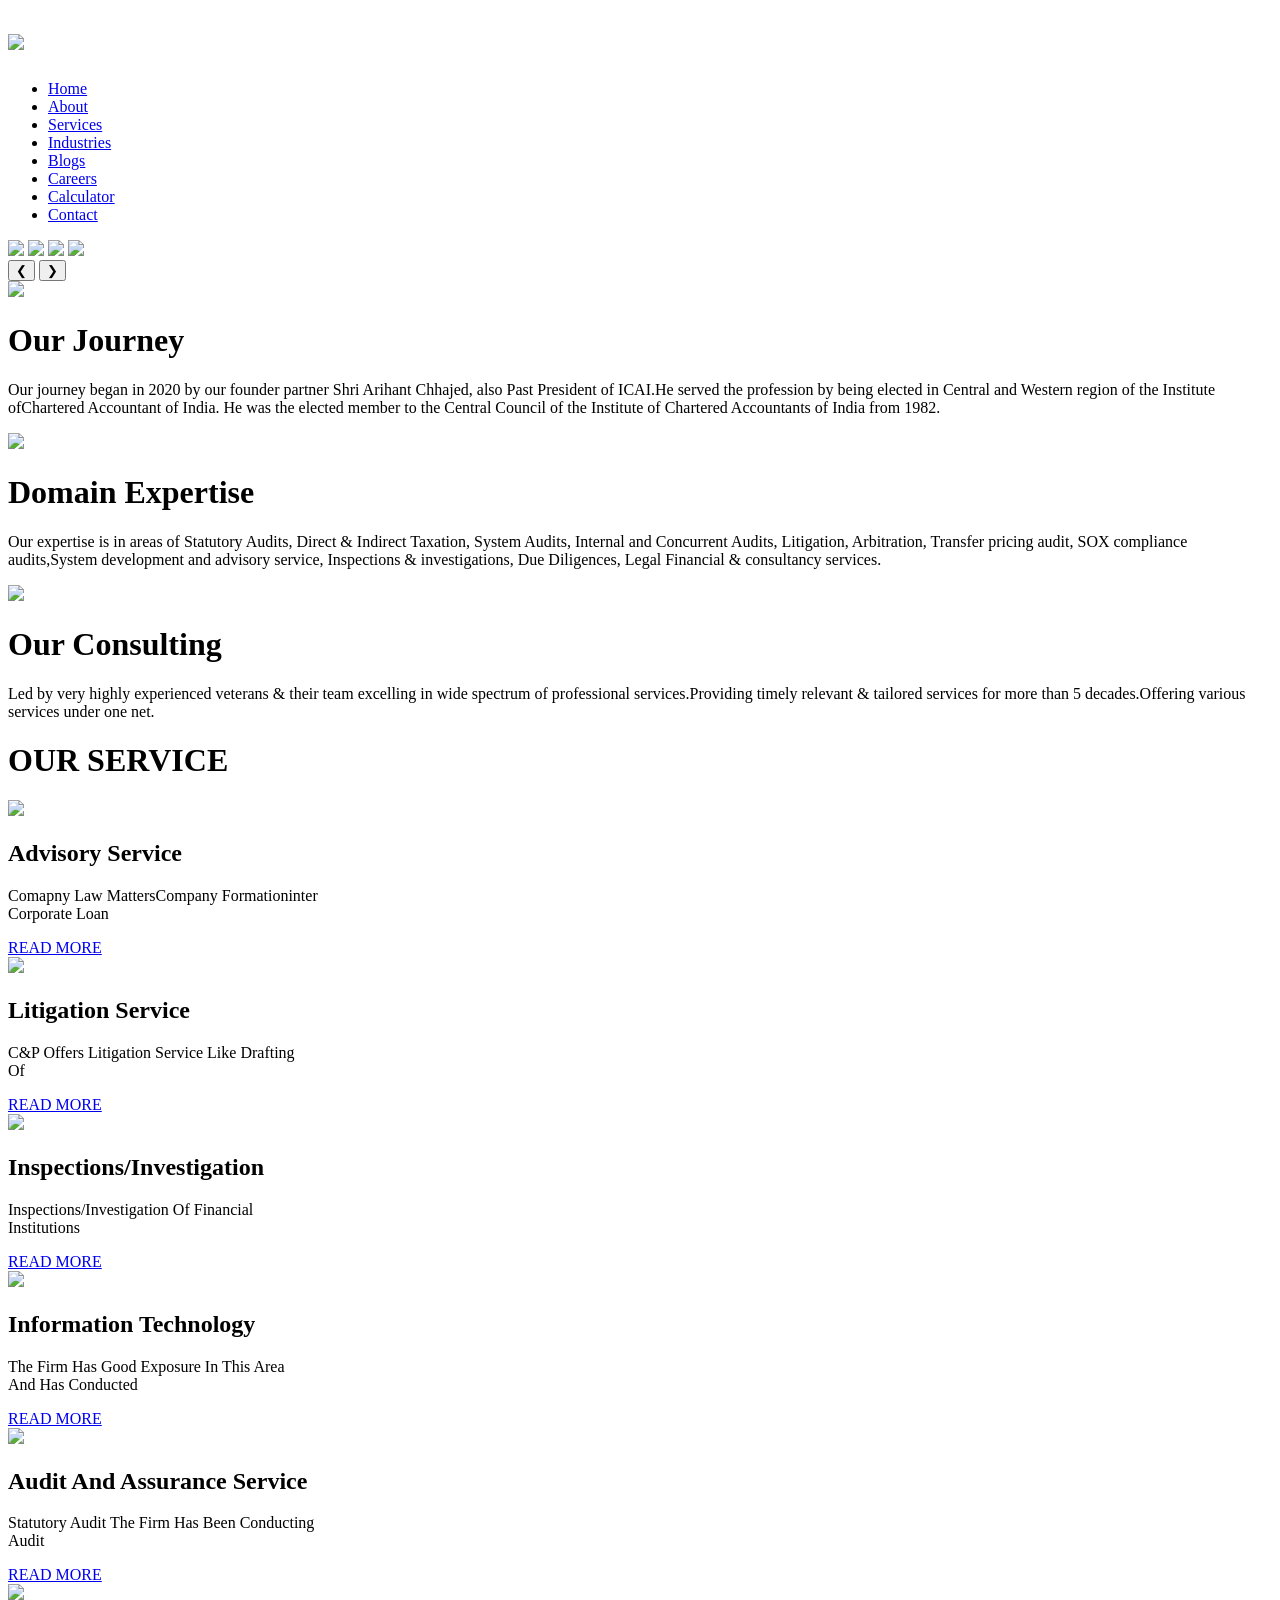
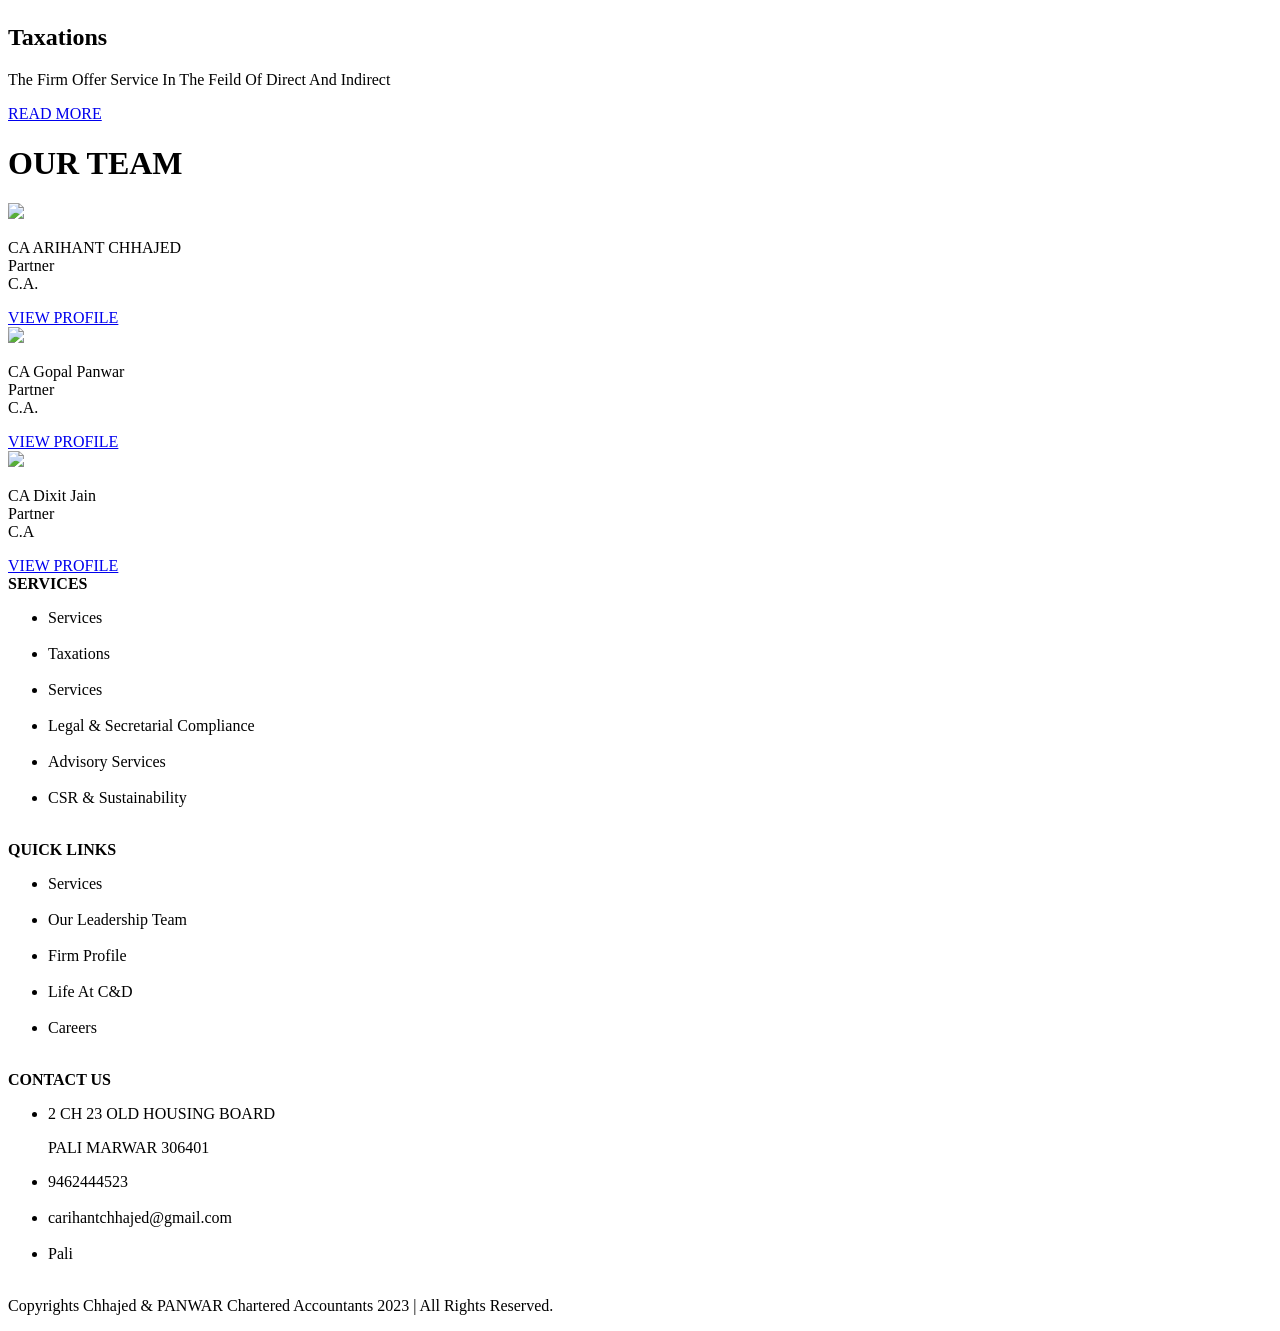
==== index.html @ 99d384ca "updated" ====
<!DOCTYPE html>
<html lang="en">

<head>
    <!-- Google Tag Manager -->
    <script>(function (w, d, s, l, i) {
            w[l] = w[l] || []; w[l].push({
                'gtm.start':
                    new Date().getTime(), event: 'gtm.js'
            }); var f = d.getElementsByTagName(s)[0],
                j = d.createElement(s), dl = l != 'dataLayer' ? '&l=' + l : ''; j.async = true; j.src =
                    'https://www.googletagmanager.com/gtm.js?id=' + i + dl; f.parentNode.insertBefore(j, f);
        })(window, document, 'script', 'dataLayer', 'GTM-W5WLTXLK');</script>
    <!-- End Google Tag Manager -->
    <meta charset="UTF-8">
    <meta http-equiv="X-UA-Compatible" content="IE=edge">
    <meta name="viewport" content="width=device-width, initial-scale=1.0">
    <link rel="stylesheet" href="index.css">
    <title>CHHAJED AND PANWAR</title>
</head>

<!-- Google tag (gtag.js) -->
<script async src="https://www.googletagmanager.com/gtag/js?id=G-MYN3XR6TM4"></script>
<script>
    window.dataLayer = window.dataLayer || [];
    function gtag() { dataLayer.push(arguments); }
    gtag('js', new Date());

    gtag('config', 'G-MYN3XR6TM4');
</script>

<body>
    <!-- Google Tag Manager (noscript) -->
    <noscript><iframe src="https://www.googletagmanager.com/ns.html?id=GTM-W5WLTXLK" height="0" width="0"
            style="display:none;visibility:hidden"></iframe></noscript>
    <!-- End Google Tag Manager (noscript) -->
    <div class="heading h-nav-resp">
        <h1 class="tag"> <img src="IMG-20210223-WA0020.jpg" id="t1"> </h1>
        <ul class="nav v-class-resp">
            <li><a href="index.html">Home</a></li>
            <li><a href="#contain">About </a></li>
            <li><a href="#our">Services</a></li>
            <li><a href="#">Industries</a></li>
            <li><a href="#">Blogs</a></li>
            <li><a href="#">Careers</a></li>
            <li><a href="#">Calculator</a></li>
            <li><a href="#footer">Contact </a> </li>
        </ul>
        <div class="burger">
            <div class="line"></div>
            <div class="line"></div>
            <div class="line"></div>
        </div>
    </div>
    <div class="mp">
        <img src="gst.webp" class="mp1">
        <img src="income.jpg" class="mp1">
        <img src="Types-of-GST-in-India-CGST-SGST-IGST.jpg" class="mp1"></img>
        <img src="What-is-AUDIT.jpg" class="mp1"></img>
    </div>
    <button class="left" onclick="plusDivs(-1)">&#10094;</button>
    <button class="right" onclick="plusDivs(1)">&#10095;</button>


    <div id="contain">
        <div class="c1">
            <img src="download.jpg">
            <h1 class="ch">Our Journey</h1>
            <p class="cp">Our journey began in 2020 by our founder partner Shri Arihant Chhajed, also Past President of
                ICAI.He served the profession by being elected in Central and Western region of the Institute
                ofChartered Accountant of India. He was the elected member to the Central Council of the Institute of
                Chartered Accountants of India from 1982.
            </p>
        </div>
        <div class="c2"> <img src="download (3).jpg">
            <h1 class="ch">Domain Expertise</h1>
            <p class="cp">Our expertise is in areas of Statutory Audits, Direct & Indirect Taxation, System
                Audits, Internal and Concurrent Audits, Litigation, Arbitration, Transfer pricing audit, SOX compliance
                audits,System development and advisory service, Inspections & investigations, Due Diligences, Legal
                Financial & consultancy services.</p>
        </div>
        <div class="c3">
            <img src="download (2).jpg">
            <h1 class="ch">Our Consulting</h1>
            <p class="cp">Led by very highly experienced veterans & their team excelling in wide spectrum of
                professional services.Providing timely relevant & tailored services for more than 5 decades.Offering
                various services under one net.</p>
        </div>
    </div>
    <div id="our">
        <h1>OUR SERVICE</h1>
    </div>
    <div class="service">
        <div class="ad">
            <img src="adversory (3).jpg">
            <h2 class="as">Advisory Service</h2>
            <p class="p">Comapny Law MattersCompany Formationinter<br> Corporate Loan</p>
            <a href="#" class="rm">READ MORE</a>
        </div>
        <div class="ad">
            <img src="litigation (1) (8).jpg">
            <h2 class="as">Litigation Service</h2>
            <p class="p">C&P Offers Litigation Service Like Drafting <br>Of </p>
            <a href="#" class="rm">READ MORE</a>
        </div>
        <div class="ad">
            <img src="inspection (1).jpg">
            <h2 class="as1">Inspections/Investigation</h2>
            <p class="p">Inspections/Investigation Of Financial <br>Institutions</p>
            <a href="#" class="rm">READ MORE</a>
        </div>
    </div>
    <div class="service">
        <div class="ad1">
            <img src="it (1).jpg">
            <h2 class="as2">Information Technology</h2>
            <p class="p">The Firm Has Good Exposure In This Area<br> And Has Conducted </p>
            <a href="#" class="rm">READ MORE</a>
        </div>
        <div class="ad">
            <img src="audit.jpg">
            <h2 class="as3">Audit And Assurance Service</h2>
            <p class="p1">Statutory Audit The Firm Has Been Conducting <br>Audit </p>
            <a href="#" class="rm">READ MORE</a>
        </div>
        <div class="ad">
            <img src="tax.jpg">
            <h2 class="as3">Taxations</h2>
            <p class="p2">The Firm Offer Service In The Feild Of Direct And Indirect </p>
            <a href="#" class="rm">READ MORE</a>
        </div>
    </div>
    <h1 class="team">OUR TEAM</h1>
    <div class="t1">
        <div class="ac">
            <img src="mudit (3).jpg" class="m1">
            <p class="cap">CA ARIHANT CHHAJED <BR>Partner<br>C.A.</p>
            <a href="#" class="cam">VIEW PROFILE</a>
        </div>
        <div class="ac">
            <img src="mudit (3).jpg" class="m1">
            <p class="cap">CA Gopal Panwar<BR>Partner<br>C.A.</p>
            <a href="#" class="cam">VIEW PROFILE</a>
        </div>
        <div class="ac">
            <img src="mudit (3).jpg" class="m1">
            <p class="cap">CA Dixit Jain<BR>Partner<br>C.A</p>
            <a href="#" class="cam">VIEW PROFILE</a>
        </div>
    </div>

    <div id="footer">
        <div class="fserv">
            <B class="lse">SERVICES </B>
            <P class="line1"></P>
            <ul>
                <li> Services</li><br>
                <li> Taxations</li><br>
                <li> Services</li><br>
                <li>Legal & Secretarial Compliance</li><br>
                <li> Advisory Services</li><br>
                <li>CSR & Sustainability</li><br>
            </ul>
        </div>
        <div class="ql">
            <B class="lse">QUICK LINKS</B>
            <P class="line1"></P>
            <ul>
                <li>Services</li><br>
                <li>Our Leadership Team</li><br>
                <li>Firm Profile</li><br>
                <li>Life At C&D</li><br>
                <li>Careers</li><br>
            </ul>
        </div>
        <div class="cus">
            <B class="lse">CONTACT US</B>
            <P class="line1"></P>
            <ul>
                <li>2 CH 23 OLD HOUSING BOARD</li>
                <p class="lj">PALI MARWAR 306401</p>
                <li>9462444523</li><br>
                <li>carihantchhajed@gmail.com</li><br>
                <li>Pali</li><br>
            </ul>
        </div>
    </div>
    <div class="copy">
        <p CLASS="eline"></p>
        <p class="cop">Copyrights Chhajed & PANWAR Chartered Accountants 2023 | All Rights Reserved.</p>
    </div>
    <script src="index.js"></script>

</body>

</html>
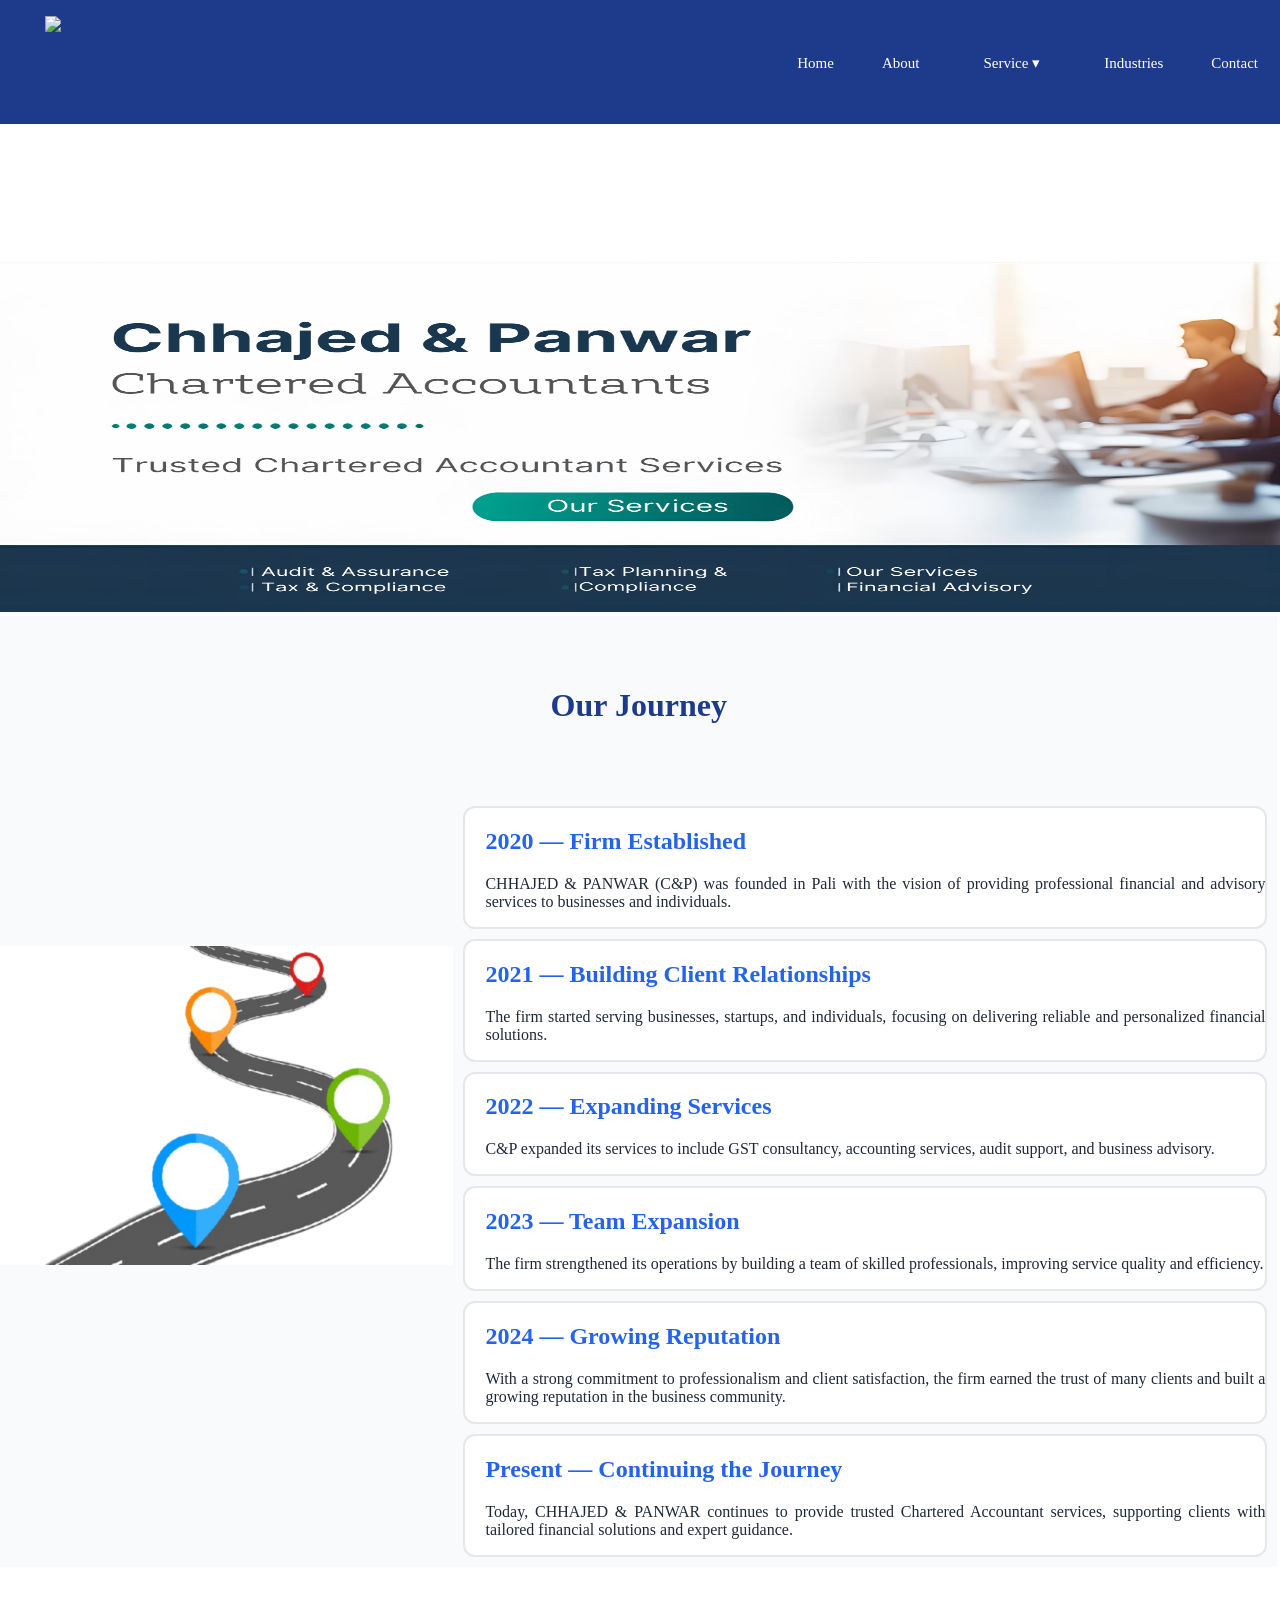
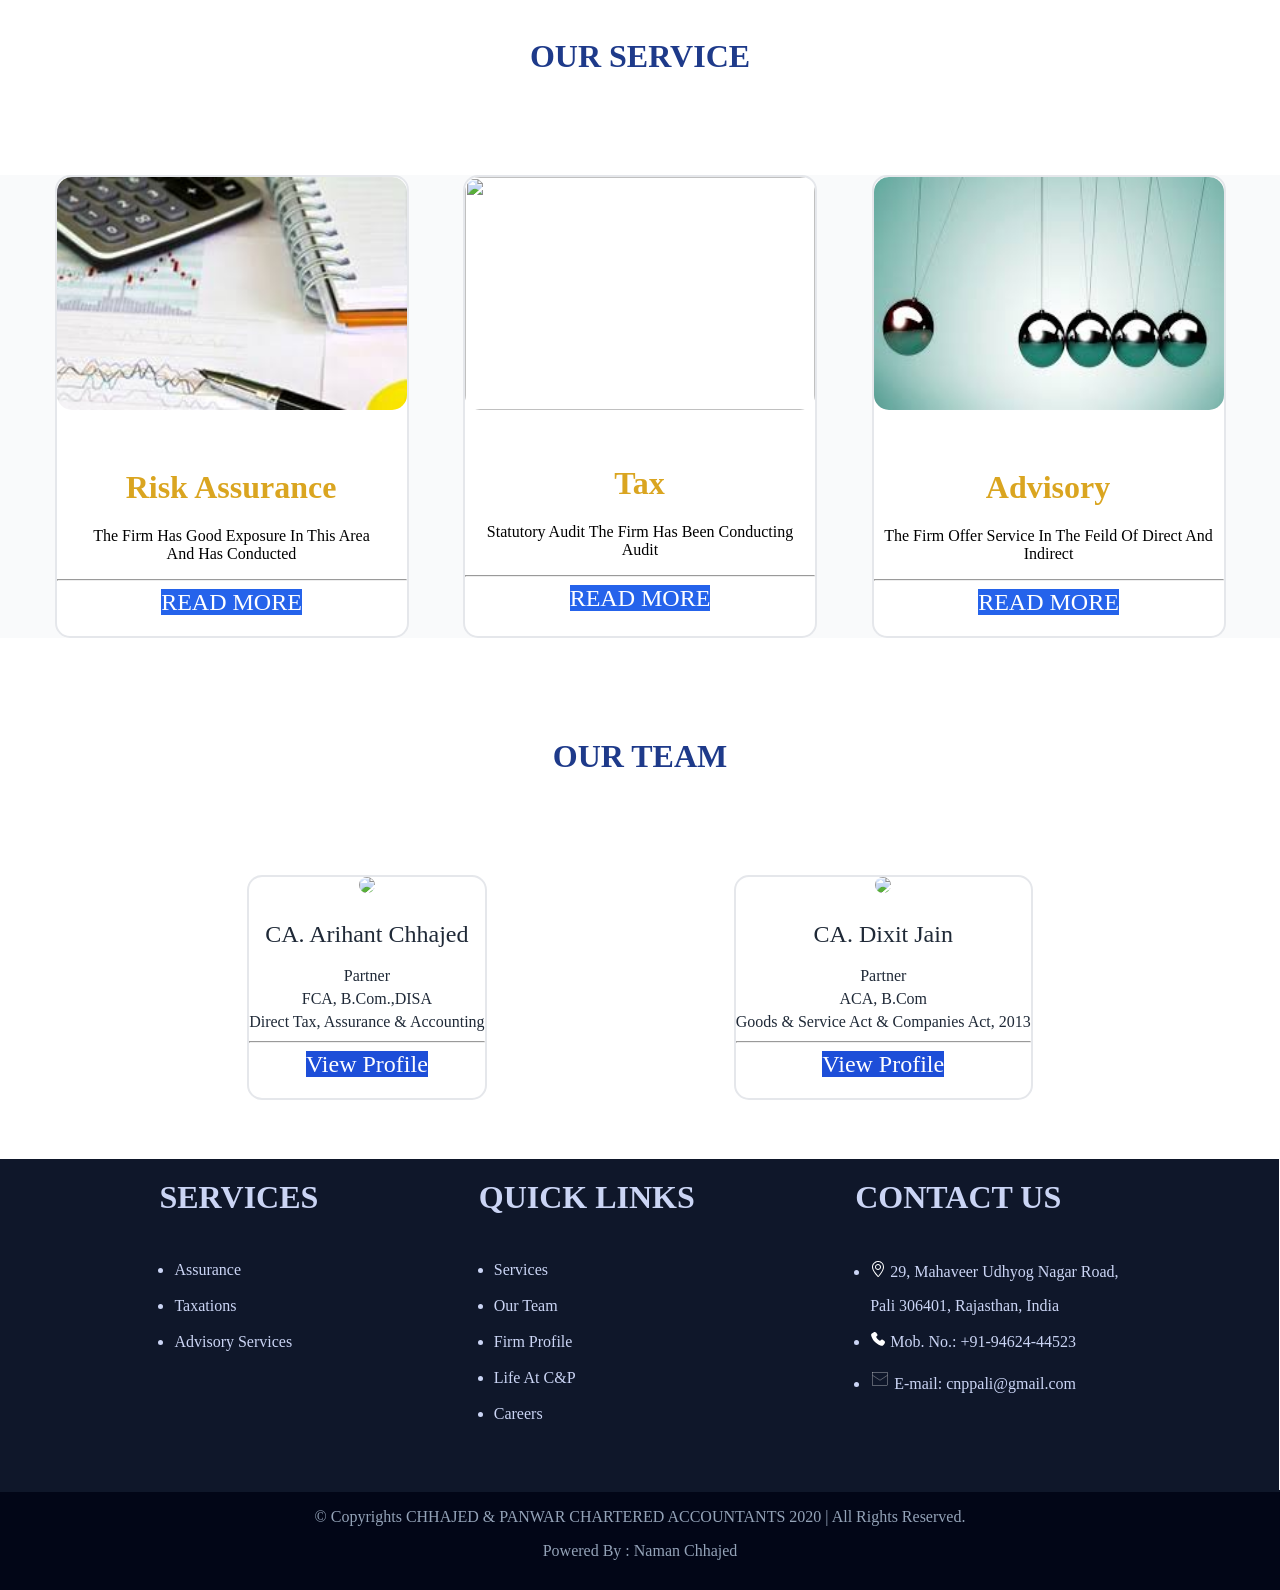
==== commit 54e52374: "Latesh updation" ====
--- a/index.html
+++ b/index.html
@@ -25,7 +25,6 @@
     window.dataLayer = window.dataLayer || [];
     function gtag() { dataLayer.push(arguments); }
     gtag('js', new Date());
-
     gtag('config', 'G-MYN3XR6TM4');
 </script>
 
@@ -34,163 +33,183 @@
     <noscript><iframe src="https://www.googletagmanager.com/ns.html?id=GTM-W5WLTXLK" height="0" width="0"
             style="display:none;visibility:hidden"></iframe></noscript>
     <!-- End Google Tag Manager (noscript) -->
+
     <div class="heading h-nav-resp">
         <h1 class="tag"> <img src="IMG-20210223-WA0020.jpg" id="t1"> </h1>
-        <ul class="nav v-class-resp">
+        <ul class="nav v-class-resp" id="nav-menu">
             <li><a href="index.html">Home</a></li>
-            <li><a href="#contain">About </a></li>
-            <li><a href="#our">Services</a></li>
-            <li><a href="#">Industries</a></li>
-            <li><a href="#">Blogs</a></li>
-            <li><a href="#">Careers</a></li>
-            <li><a href="#">Calculator</a></li>
-            <li><a href="#footer">Contact </a> </li>
+            <li><a href="about.html">About</a></li>
+            <li class="dropdown">
+                <a href="javascript:void(0)" class="dropbtn">Service ▾</a>
+                <div class="dropdown-content">
+                    <a href="assuranceService.html">Assurance</a>
+                    <a href="taxService.html">Tax</a>
+                    <a href="advisoryService.html">Advisory</a>
+                </div>
+            </li>
+            <li><a href="industries.html">Industries</a></li>
+            <li><a href="#footer">Contact</a></li>
         </ul>
-        <div class="burger">
+        <div class="burger" id="burger-btn">
             <div class="line"></div>
             <div class="line"></div>
             <div class="line"></div>
         </div>
     </div>
-    <div class="mp">
-        <img src="gst.webp" class="mp1">
-        <img src="income.jpg" class="mp1">
-        <img src="Types-of-GST-in-India-CGST-SGST-IGST.jpg" class="mp1"></img>
-        <img src="What-is-AUDIT.jpg" class="mp1"></img>
-    </div>
-    <button class="left" onclick="plusDivs(-1)">&#10094;</button>
-    <button class="right" onclick="plusDivs(1)">&#10095;</button>
-
-
-    <div id="contain">
-        <div class="c1">
-            <img src="download.jpg">
-            <h1 class="ch">Our Journey</h1>
-            <p class="cp">Our journey began in 2020 by our founder partner Shri Arihant Chhajed, also Past President of
-                ICAI.He served the profession by being elected in Central and Western region of the Institute
-                ofChartered Accountant of India. He was the elected member to the Central Council of the Institute of
-                Chartered Accountants of India from 1982.
-            </p>
-        </div>
-        <div class="c2"> <img src="download (3).jpg">
-            <h1 class="ch">Domain Expertise</h1>
-            <p class="cp">Our expertise is in areas of Statutory Audits, Direct & Indirect Taxation, System
-                Audits, Internal and Concurrent Audits, Litigation, Arbitration, Transfer pricing audit, SOX compliance
-                audits,System development and advisory service, Inspections & investigations, Due Diligences, Legal
-                Financial & consultancy services.</p>
-        </div>
-        <div class="c3">
-            <img src="download (2).jpg">
-            <h1 class="ch">Our Consulting</h1>
-            <p class="cp">Led by very highly experienced veterans & their team excelling in wide spectrum of
-                professional services.Providing timely relevant & tailored services for more than 5 decades.Offering
-                various services under one net.</p>
-        </div>
-    </div>
+
+    <!-- FIX 1: Added id="hero-banner" so JS can push it below the navbar dynamically -->
+    <div class="mp" id="hero-banner">
+        <img src="Crisp Corporate Banner for Chhajed & Panwar.png" class="mp1" width="100%">
+    </div>
+
+    <div id="journey">
+        <h1 class="ch">Our Journey</h1>
+        <div id="journey-tabular">
+            <div>
+                <img src="Untitled design.png" alt="Journey" width="100%">
+            </div>
+            <div id="c1">
+                <div class="card">
+                    <h2>2020 — Firm Established</h2>
+                    <p class="cpa">
+                        CHHAJED & PANWAR (C&P) was founded in Pali with the vision of providing professional financial and
+                        advisory services to businesses and individuals.
+                    </p>
+                </div>
+                <div class="card">
+                    <h2>2021 — Building Client Relationships</h2>
+                    <p class="cpa">
+                        The firm started serving businesses, startups, and individuals, focusing on delivering reliable and
+                        personalized financial solutions.
+                    </p>
+                </div>
+                <div class="card">
+                    <h2>2022 — Expanding Services</h2>
+                    <p class="cpa">
+                        C&P expanded its services to include GST consultancy, accounting services, audit support, and
+                        business advisory.
+                    </p>
+                </div>
+                <div class="card">
+                    <h2>2023 — Team Expansion</h2>
+                    <p class="cpa">
+                        The firm strengthened its operations by building a team of skilled professionals, improving service
+                        quality and efficiency.
+                    </p>
+                </div>
+                <div class="card">
+                    <h2>2024 — Growing Reputation</h2>
+                    <p class="cpa">
+                        With a strong commitment to professionalism and client satisfaction, the firm earned the trust of
+                        many clients and built a growing reputation in the business community.
+                    </p>
+                </div>
+                <div class="card">
+                    <h2>Present — Continuing the Journey</h2>
+                    <p class="cpa">
+                        Today, CHHAJED & PANWAR continues to provide trusted Chartered Accountant services, supporting
+                        clients with tailored financial solutions and expert guidance.
+                    </p>
+                </div>
+            </div>
+        </div>
+    </div>
+
     <div id="our">
         <h1>OUR SERVICE</h1>
     </div>
     <div class="service">
         <div class="ad">
-            <img src="adversory (3).jpg">
-            <h2 class="as">Advisory Service</h2>
-            <p class="p">Comapny Law MattersCompany Formationinter<br> Corporate Loan</p>
-            <a href="#" class="rm">READ MORE</a>
+            <img src="Risk.jpeg">
+            <h1 class="as3">Risk Assurance</h1>
+            <p class="p">The Firm Has Good Exposure In This Area<br> And Has Conducted</p><hr>
+            <a href="assuranceService.html" class="rm">READ MORE</a>
         </div>
         <div class="ad">
-            <img src="litigation (1) (8).jpg">
-            <h2 class="as">Litigation Service</h2>
-            <p class="p">C&P Offers Litigation Service Like Drafting <br>Of </p>
-            <a href="#" class="rm">READ MORE</a>
+            <img src="tax.jpg" height="232.4px">
+            <h1 class="as3">Tax</h1>
+            <p class="p">Statutory Audit The Firm Has Been Conducting <br>Audit</p><hr>
+            <a href="taxService.html" class="rm">READ MORE</a>
         </div>
         <div class="ad">
-            <img src="inspection (1).jpg">
-            <h2 class="as1">Inspections/Investigation</h2>
-            <p class="p">Inspections/Investigation Of Financial <br>Institutions</p>
-            <a href="#" class="rm">READ MORE</a>
-        </div>
-    </div>
-    <div class="service">
-        <div class="ad1">
-            <img src="it (1).jpg">
-            <h2 class="as2">Information Technology</h2>
-            <p class="p">The Firm Has Good Exposure In This Area<br> And Has Conducted </p>
-            <a href="#" class="rm">READ MORE</a>
-        </div>
-        <div class="ad">
-            <img src="audit.jpg">
-            <h2 class="as3">Audit And Assurance Service</h2>
-            <p class="p1">Statutory Audit The Firm Has Been Conducting <br>Audit </p>
-            <a href="#" class="rm">READ MORE</a>
-        </div>
-        <div class="ad">
-            <img src="tax.jpg">
-            <h2 class="as3">Taxations</h2>
-            <p class="p2">The Firm Offer Service In The Feild Of Direct And Indirect </p>
-            <a href="#" class="rm">READ MORE</a>
-        </div>
-    </div>
+            <img src="adversory.jpeg" height="232.4px">
+            <h1 class="as3">Advisory</h1>
+            <p class="p">The Firm Offer Service In The Feild Of Direct And Indirect</p><hr>
+            <a href="advisoryService.html" class="rm">READ MORE</a>
+        </div>
+    </div>
+
     <h1 class="team">OUR TEAM</h1>
     <div class="t1">
         <div class="ac">
             <img src="mudit (3).jpg" class="m1">
-            <p class="cap">CA ARIHANT CHHAJED <BR>Partner<br>C.A.</p>
-            <a href="#" class="cam">VIEW PROFILE</a>
+            <p class="cap">CA. Arihant Chhajed</p>
+            <p class="cap-d">Partner</p>
+            <p class="cap-d">FCA, B.Com.,DISA</p>
+            <p class="cap-d">Direct Tax, Assurance & Accounting</p>
+            <hr>
+            <a href="arihant.html" class="cam">View Profile</a>
         </div>
         <div class="ac">
             <img src="mudit (3).jpg" class="m1">
-            <p class="cap">CA Gopal Panwar<BR>Partner<br>C.A.</p>
-            <a href="#" class="cam">VIEW PROFILE</a>
-        </div>
-        <div class="ac">
-            <img src="mudit (3).jpg" class="m1">
-            <p class="cap">CA Dixit Jain<BR>Partner<br>C.A</p>
-            <a href="#" class="cam">VIEW PROFILE</a>
+            <p class="cap">CA. Dixit Jain</p>
+            <p class="cap-d">Partner</p>
+            <p class="cap-d">ACA, B.Com</p>
+            <p class="cap-d">Goods & Service Act & Companies Act, 2013</p>
+            <hr>
+            <a href="shubham.html" class="cam">View Profile</a>
         </div>
     </div>
 
     <div id="footer">
         <div class="fserv">
-            <B class="lse">SERVICES </B>
-            <P class="line1"></P>
+            <b class="lse">SERVICES</b>
+            <p class="line1"></p>
             <ul>
-                <li> Services</li><br>
-                <li> Taxations</li><br>
-                <li> Services</li><br>
-                <li>Legal & Secretarial Compliance</li><br>
-                <li> Advisory Services</li><br>
-                <li>CSR & Sustainability</li><br>
+                <li>Assurance</li><br>
+                <li>Taxations</li><br>
+                <li>Advisory Services</li><br>
             </ul>
         </div>
         <div class="ql">
-            <B class="lse">QUICK LINKS</B>
-            <P class="line1"></P>
+            <b class="lse">QUICK LINKS</b>
+            <p class="line1"></p>
             <ul>
                 <li>Services</li><br>
-                <li>Our Leadership Team</li><br>
+                <li>Our Team</li><br>
                 <li>Firm Profile</li><br>
-                <li>Life At C&D</li><br>
+                <li>Life At C&P</li><br>
                 <li>Careers</li><br>
             </ul>
         </div>
         <div class="cus">
-            <B class="lse">CONTACT US</B>
-            <P class="line1"></P>
+            <b class="lse">CONTACT US</b>
+            <p class="line1"></p>
             <ul>
-                <li>2 CH 23 OLD HOUSING BOARD</li>
-                <p class="lj">PALI MARWAR 306401</p>
-                <li>9462444523</li><br>
-                <li>carihantchhajed@gmail.com</li><br>
-                <li>Pali</li><br>
+                <li>
+                    <svg fill="#ffffff" width="16px" height="16px" viewBox="0 0 1024 1024" xmlns="http://www.w3.org/2000/svg"><path d="M515.664-.368C305.76-.368 128 178.4 128 390.176c0 221.76 206.032 448.544 344.624 607.936.528.64 22.929 25.52 50.528 25.52h2.449c27.6 0 49.84-24.88 50.399-25.52 130.064-149.52 320-396.048 320-607.936C896 178.4 757.344-.368 515.664-.368zm12.832 955.552c-1.12 1.12-2.753 2.369-4.193 3.409-1.472-1.008-3.072-2.288-4.255-3.408l-16.737-19.248C371.92 785.2 192 578.785 192 390.176c0-177.008 148.224-326.56 323.664-326.56 218.528 0 316.336 164 316.336 326.56 0 143.184-102.128 333.296-303.504 565.008zm-15.377-761.776c-106.032 0-192 85.968-192 192s85.968 192 192 192 192-85.968 192-192-85.968-192-192-192zm0 320c-70.576 0-129.473-58.816-129.473-129.408 0-70.576 57.424-128 128-128 70.624 0 128 57.424 128 128 .032 70.592-55.903 129.408-126.527 129.408z"></path></svg>
+                    29, Mahaveer Udhyog Nagar Road,
+                </li>
+                <p class="lj">Pali 306401, Rajasthan, India</p>
+                <li>
+                    <svg fill="#ffffff" width="16px" height="16px" viewBox="0 0 24 24" xmlns="http://www.w3.org/2000/svg"><path fill-rule="evenodd" clip-rule="evenodd" d="M17.3545 22.2323C15.3344 21.7262 11.1989 20.2993 7.44976 16.5502C3.70065 12.8011 2.2738 8.66559 1.76767 6.6455C1.47681 5.48459 2.00058 4.36434 2.88869 3.72997L5.21694 2.06693C6.57922 1.09388 8.47432 1.42407 9.42724 2.80051L10.893 4.91776C11.5152 5.8165 11.3006 7.0483 10.4111 7.68365L9.24234 8.51849C9.41923 9.1951 9.96939 10.5846 11.6924 12.3076C13.4154 14.0306 14.8049 14.5807 15.4815 14.7576L16.3163 13.5888C16.9517 12.6994 18.1835 12.4847 19.0822 13.1069L21.1995 14.5727C22.5759 15.5257 22.9061 17.4207 21.933 18.783L20.27 21.1113C19.6356 21.9994 18.5154 22.5232 17.3545 22.2323Z" fill="#ffffff"></path></svg>
+                    Mob. No.: +91-94624-44523
+                </li><br>
+                <li>
+                    <svg width="20px" height="20px" viewBox="0 0 64 64" xmlns="http://www.w3.org/2000/svg" fill="none" stroke="#ffffff"><rect x="8" y="12" width="48" height="40"></rect><polyline points="56 20 32 36 8 20"></polyline></svg>
+                    E-mail: cnppali@gmail.com
+                </li><br>
             </ul>
         </div>
     </div>
+
     <div class="copy">
-        <p CLASS="eline"></p>
-        <p class="cop">Copyrights Chhajed & PANWAR Chartered Accountants 2023 | All Rights Reserved.</p>
-    </div>
+        <p class="eline"></p>
+        <p class="cop">&copy; Copyrights CHHAJED & PANWAR CHARTERED ACCOUNTANTS 2020 | All Rights Reserved.</p>
+        <p class="cop">Powered By : Naman Chhajed</p>
+    </div>
+
     <script src="index.js"></script>
-
 </body>
 
 </html>
--- a/index.css
+++ b/index.css
@@ -0,0 +1,901 @@
+body {
+    margin: 0;
+    padding: 0;
+    width: 100%;
+}
+
+.tag {
+    /* margin: 35px; */
+    margin-left: 45px;
+    /* padding: 57px; */
+}
+
+.heading {
+    position: fixed;
+    z-index: 1;
+
+    width: 100%;
+
+    margin-top: -160px;
+    padding: 0px;
+    justify-content: space-between;
+    display: flex;
+    background-color: #1E3A8A;
+    text-decoration: none;
+
+    /* border: 2PX SOLID black; */
+}
+
+.heading ul li {
+    position: relative;
+    display: inline-block;
+    margin: 0px;
+    font-size: 15px;
+    padding: 22px;
+    margin-top: 20px;
+
+    /* user-select: none; */
+
+}
+
+.heading ul li::after {
+    width: 0;
+    transition: 0.5s;
+    height: 3px;
+    content: " ";
+    position: absolute;
+    left: 0;
+    bottom: -10px;
+}
+
+.heading ul li a {
+    color: #FFFFFF;
+    text-decoration: none;
+
+}
+
+.heading li:hover::after {
+    background-color: brown;
+    width: 100%;
+}
+
+.navbar li a, .dropbtn {
+        display: inline-block;
+        color: black;
+        text-align: center;
+        padding: 14px 16px;
+        text-decoration: none; /* Removes underlines from links */
+    }
+
+    heading li a:hover, .dropdown:hover .dropbtn {
+        background-color: red; /* Hover effect for links and button */
+    }
+
+    /* Dropdown specific styling */
+    li.dropdown {
+        display: inline-block;
+    }
+
+    .dropdown-content {
+        display: none; /* Hides the dropdown content by default */
+        position: absolute; /* Positions dropdown relative to the parent dropdown item */
+        background-color: black;
+        min-width: 160px;
+        box-shadow: 0px 8px 16px 0px rgba(0,0,0,0.2);
+        z-index: 1; /* Ensures dropdown appears above other elements */
+    }
+
+    .dropdown-content a {
+        color: white;
+        padding: 12px 16px;
+        text-decoration: none;
+        display: block; /* Makes links take the full width of the dropdown container */
+        text-align: left;
+    }
+
+    .dropdown-content a:hover {
+        background-color: #f1f1f1; /* Hover effect for dropdown links */
+        color: black;
+    }
+
+    /* Shows the dropdown menu on hover */
+    .dropdown:hover .dropdown-content {
+        display: block;
+    }
+.mp1 {
+    /* border: 2px solid black; */
+    height: 350px;
+    background-color: black;
+    margin-top: 120px;
+    width: 100%;
+}
+
+#journey {
+    /* border: 2px solid black; */
+    color: blue;
+    width: 99.8%;
+    padding-top: 50px;
+    background-color: #F8FAFC;
+
+}
+
+#journey img {
+    padding-top: 150px;
+    padding-bottom: 150px;
+}
+
+#journey-tabular {
+    display: flex;
+    justify-content: space-evenly;
+    padding-top: 50px;
+
+}
+
+.ch {
+    color: #1E3A8A;
+    text-align: center;
+}
+
+.cpa {
+    /* font-size: x-large; */
+    margin-left: 20px;
+    text-align: justify;
+    color: #1F2937;
+}
+
+.card {
+    border: 2px solid #E5E7EB;
+    width: 800px;
+    border-radius: 12px;
+    background-color: #FFFFFF;
+    color: #1F2937;
+    margin: 10px;
+}
+
+#c1 h2 {
+    padding-left: 20px;
+    color: #2563EB;
+}
+
+.service {
+    width: 100%;
+    margin-top: 100px;
+    justify-content: space-evenly;
+    display: flex;
+    background-color: #F9FAFB;
+    /* border: 2px solid black; */
+}
+
+.service img {
+    margin-bottom: 180px;
+    width: 350px;
+    position: relative;
+    display: inline-block;
+    border-radius: 15px;
+}
+
+.ad {
+    border: 2px solid #E5E7EB;
+    border-radius: 15px;
+    background-color: #FFFFFF;
+
+    color: #1F2937;
+    padding-bottom: 20px;
+    height: auto;
+    text-align: center;
+}
+
+
+.as3 {
+    width: 349px;
+
+    color: goldenrod;
+    margin-top: -125px;
+}
+
+.rm {
+
+    font-size: x-large;
+    color: #FFFFFF;
+    background-color: #2563EB;
+    text-decoration: none;
+}
+
+.rm:hover {
+    background-color: #1D4ED8;
+}
+
+.p {
+    width: 350px;
+    color: black;
+}
+
+#our {
+
+    width: 100%;
+    padding-top: 50px;
+    text-align: center;
+    color: #1E3A8A;
+}
+
+.team {
+    padding-top: 50px;
+    width: 100%;
+    margin-top: 50px;
+    color: #1E3A8A;
+    text-align: center;
+}
+
+.t1 {
+    width: 100%;
+    margin-top: 100px;
+    justify-content: space-evenly;
+    display: flex;
+    align-items: center;
+    margin-bottom: 60px;
+    background-color: #FFFFFF;
+    /* border: 2px solid black; */
+}
+
+.t1 img {
+    margin-bottom: 180px;
+    position: relative;
+    display: inline-block;
+    margin: 0 35px;
+}
+
+.ac {
+    border: 2px solid #E5E7EB;
+    border-radius: 15px;
+    background-color: #FFFFFF;
+    color: #1F2937;
+    height: auto;
+    text-align: center;
+    padding-bottom: 20px;
+
+}
+
+
+.m1 {
+    border-radius: 250px;
+}
+
+.cap {
+    text-align: center;
+    font-size: x-large;
+    color: #1F2937;
+}
+
+.cap-d {
+    line-height: 7px;
+
+}
+
+.cam {
+    /* margin-left: 80px; */
+    font-size: x-large;
+    color: #0f294a;
+    text-decoration: none;
+    background-color: #2563EB;
+    color: #FFFFFF;
+}
+
+.cam {
+    background-color: #1D4ED8;
+}
+
+#aboutus{
+    /* border:2px solid #E5E7EB; */
+    border-radius: 10px;
+    margin:40px;
+    padding: 20px;
+    background-color: #FFFFFF;
+    
+}
+#aboutus h1{
+    text-align: center;
+    color: #1E3A8A;
+}
+#aboutus h2{
+    color: #1E3A8A;
+}
+#synopsis{
+    border: 2px solid #E5E7EB;
+    border-radius: 15px;
+    padding: 20px;    
+    background-color: #F8FAFC;
+}
+#ourValues{
+    border: 2px solid #E5E7EB;
+    border-radius: 15px;
+    padding: 20px;
+    margin-top: 30px;
+}
+#values{
+    display:flex;
+    justify-content: space-evenly;
+}
+#partnership{
+    border: 2px solid #E5E7EB;
+    border-radius: 15px;
+    padding: 20px;
+    width: 50%;
+    margin: 20px;
+    background-color: #F8FAFC;
+}
+#integrity{
+    border: 2px solid #E5E7EB;
+    border-radius: 15px;
+    padding: 20px;
+    width:50%;
+    margin: 20px;
+    background-color: #F8FAFC;
+}
+#passion{
+    border: 2px solid #E5E7EB;
+    border-radius: 15px;
+    padding: 20px;
+    width:50%;
+    margin: 20px;
+    background-color: #F8FAFC;
+}
+#excellence{
+    border: 2px solid #E5E7EB;
+    border-radius: 15px;
+    padding: 20px;
+    width:50%;
+    margin: 20px;
+    background-color: #F8FAFC;
+}
+
+#assurance{
+    border:2px solid #E5E7EB;
+    background-color:#F8FAFC;
+    border-radius:15px;
+    margin:40px 20px;
+    padding: 20px;
+}
+#assurance h1{
+    text-align:center;
+}
+
+#partner{
+    border: 2px solid #E5E7EB;
+    border-radius: 15px;
+    padding: 20px;
+    margin: 50px;
+}
+#m1{
+    display: flex;
+}
+.detail{
+    /* border:2px solid #E5E7EB; */
+    border-radius:15px;
+    margin-left:40px;
+    padding-left: 30px;
+    padding-top:100px;
+    width:1200px;
+    
+}
+#footer {
+    height: 300px;
+    width: 100%;
+    margin: -1px;
+    padding: 20px 0;
+    justify-content: space-evenly;
+    display: flex;
+    background-color: #0F172A;
+    color: #CBD5F5;
+    /* border: 2px solid black; */
+
+}
+
+
+#footer li {
+    color: #CBD5F5;
+
+}
+
+.lse {
+    font-size: xx-large;
+    margin-top: 250px;
+    margin-left: 25px;
+}
+
+.line1 {
+    border: 2px solid #0F172A;
+    margin-top: 25px;
+    margin-left: 30px;
+
+}
+
+.cus {
+    margin-right: 25px;
+}
+
+.lj {
+    color: #CBD5F5;
+}
+
+.eline {
+    border: 1px solid #0F172A;
+    /* width: 100%; */
+}
+
+.copy {
+    margin-top: -25px;
+    height: 100px;
+    background-color: #020617;
+    width: 100%;
+}
+
+.cop {
+    color: #94A3B8;
+    /* margin-left: 120px; */
+    text-align: center;
+}
+
+.burger {
+    display: none;
+    position: absolute;
+    cursor: pointer;
+    right: 1%;
+    top: 45px;
+}
+
+.line {
+    width: 33px;
+    /* background-color: black; */
+    border-color: black;
+
+    height: 4px;
+    margin: 5px 3px;
+}
+
+
+/* ============================================================
+   BURGER ACTIVE STATE — animated X icon
+   ============================================================ */
+.burger .line {
+    background-color: #FFFFFF;
+    border-radius: 3px;
+    transition: transform 0.3s ease, opacity 0.3s ease;
+}
+
+.burger.active .line:nth-child(1) {
+    transform: translateY(9px) rotate(45deg);
+}
+
+.burger.active .line:nth-child(2) {
+    opacity: 0;
+}
+
+.burger.active .line:nth-child(3) {
+    transform: translateY(-9px) rotate(-45deg);
+}
+
+
+/* ============================================================
+   MEDIA QUERIES — RESPONSIVE DESIGN
+   ============================================================ */
+
+/* ---------- Large Tablets & Small Laptops (max-width: 1024px) ---------- */
+@media (max-width: 1024px) {
+
+    .card {
+        width: 90%;
+    }
+
+    .service {
+        flex-wrap: wrap;
+        margin-top: 60px;
+    }
+
+    .service img {
+        width: 280px;
+        margin-bottom: 120px;
+    }
+
+    .as3 {
+        width: 279px;
+    }
+
+    .p {
+        width: 280px;
+    }
+
+    .t1 {
+        flex-wrap: wrap;
+        margin-top: 60px;
+    }
+
+    .detail {
+        width: 90%;
+        padding-top: 60px;
+        margin-left: 20px;
+        padding-left: 15px;
+    }
+
+    #journey-tabular {
+        flex-wrap: wrap;
+    }
+
+    #values {
+        flex-wrap: wrap;
+    }
+
+    #partnership,
+    #integrity,
+    #passion,
+    #excellence {
+        width: 80%;
+        margin: 15px auto;
+    }
+
+    #partner {
+        margin: 30px;
+    }
+
+    #m1 {
+        flex-direction: column;
+    }
+
+    #footer {
+        flex-wrap: wrap;
+        height: auto;
+        padding: 30px 10px;
+    }
+
+    .lse {
+        margin-top: 30px;
+        font-size: x-large;
+    }
+}
+
+
+/* ---------- Tablets (max-width: 768px) ---------- */
+@media (max-width: 768px) {
+
+    /* Navbar — show burger, hide links */
+    .heading {
+        flex-direction: row;
+        flex-wrap: wrap;
+        margin-top: 0;
+        position: fixed;
+        top: 0;
+        left: 0;
+    }
+
+    /* Hero image — JS sets margin-top dynamically,
+       but this is a safe fallback */
+    .mp1 {
+        margin-top: 0 !important;
+        height: auto;
+    }
+
+    .heading ul {
+        display: none;
+        flex-direction: column;
+        padding: 0;
+        margin: 0;
+        width: 100%;
+        background-color: #1E3A8A;
+        list-style: none;
+    }
+
+    /* JS adds .open to show the menu */
+    .heading ul.open {
+        display: flex;
+    }
+
+    .heading ul li {
+        display: block;
+        padding: 15px 20px;
+        margin-top: 0;
+        border-bottom: 1px solid rgba(255, 255, 255, 0.1);
+    }
+
+    .burger {
+        display: block;
+        position: relative;
+        top: auto;
+        right: auto;
+        margin: auto 15px auto auto;
+        align-self: center;
+    }
+
+    /* Dropdown on mobile — static positioning */
+    .dropdown-content {
+        position: static;
+        box-shadow: none;
+        min-width: 100%;
+        background-color: #162d6e;
+    }
+
+    li.dropdown {
+        display: block;
+    }
+
+    /* Journey section */
+    #journey {
+        width: 100%;
+        padding-top: 30px;
+    }
+
+    #journey img {
+        width: 100%;
+        padding-top: 40px;
+        padding-bottom: 40px;
+    }
+
+    #journey-tabular {
+        flex-direction: column;
+        align-items: center;
+        padding-top: 20px;
+    }
+
+    /* Cards */
+    .card {
+        width: 95%;
+        margin: 10px auto;
+    }
+
+    /* Services */
+    .service {
+        flex-direction: column;
+        align-items: center;
+        margin-top: 40px;
+    }
+
+    .service img {
+        width: 90%;
+        margin-bottom: 0;
+    }
+
+    .ad {
+        width: 90%;
+        margin: 0 auto 30px;
+    }
+
+    .as3 {
+        width: 90%;
+        margin-top: 0;
+    }
+
+    .p {
+        width: 90%;
+    }
+
+    /* Team */
+    .t1 {
+        flex-direction: column;
+        align-items: center;
+        margin-top: 40px;
+        margin-bottom: 30px;
+    }
+
+    .t1 img {
+        margin: 20px auto;
+    }
+
+    .ac {
+        width: 80%;
+        margin: 10px auto;
+    }
+
+    /* About us */
+    #aboutus {
+        margin: 20px;
+        padding: 15px;
+    }
+
+    #values {
+        flex-direction: column;
+        align-items: center;
+    }
+
+    #partnership,
+    #integrity,
+    #passion,
+    #excellence {
+        width: 90%;
+        margin: 10px auto;
+    }
+
+    #assurance {
+        margin: 20px 10px;
+    }
+
+    #partner {
+        margin: 20px;
+    }
+
+    /* Partner / detail section */
+    #m1 {
+        flex-direction: column;
+    }
+
+    .detail {
+        width: 90%;
+        margin-left: 0;
+        padding-left: 15px;
+        padding-top: 30px;
+    }
+
+    /* Footer */
+    #footer {
+        flex-direction: column;
+        height: auto;
+        align-items: flex-start;
+        padding: 20px;
+    }
+
+    .lse {
+        margin-top: 20px;
+        font-size: large;
+        margin-left: 10px;
+    }
+
+    .line1 {
+        margin-left: 10px;
+    }
+
+    .cus {
+        margin-right: 0;
+    }
+
+    .copy {
+        height: auto;
+        padding: 15px 0;
+    }
+
+    .tag {
+        margin-left: 15px;
+    }
+}
+
+
+/* ---------- Mobile Phones (max-width: 480px) ---------- */
+@media (max-width: 480px) {
+
+    .heading ul li {
+        font-size: 13px;
+        padding: 12px 15px;
+    }
+
+    .ch {
+        font-size: 1.2rem;
+    }
+
+    .cpa {
+        margin-left: 10px;
+        font-size: 0.95rem;
+    }
+
+    .card {
+        width: 95%;
+        margin: 8px auto;
+    }
+
+    .service img {
+        width: 95%;
+    }
+
+    .as3 {
+        width: 95%;
+    }
+
+    .p {
+        width: 95%;
+    }
+
+    .rm {
+        font-size: large;
+    }
+
+    .cam {
+        font-size: large;
+    }
+
+    .ac {
+        width: 90%;
+    }
+
+    .cap {
+        font-size: large;
+    }
+
+    #aboutus {
+        margin: 10px;
+        padding: 10px;
+    }
+
+    #partnership,
+    #integrity,
+    #passion,
+    #excellence {
+        width: 95%;
+        margin: 8px auto;
+    }
+
+    #assurance {
+        margin: 10px 5px;
+        padding: 15px;
+    }
+
+    #partner {
+        margin: 10px;
+        padding: 15px;
+    }
+
+    .detail {
+        width: 95%;
+        padding-left: 10px;
+        padding-top: 20px;
+        margin-left: 0;
+    }
+
+    #footer {
+        padding: 15px 10px;
+    }
+
+    #footer li {
+        font-size: 0.9rem;
+    }
+
+    .lse {
+        font-size: medium;
+        margin-left: 5px;
+    }
+
+    .cop {
+        font-size: 0.85rem;
+        padding: 0 10px;
+    }
+
+    .burger {
+        margin-right: 10px;
+    }
+
+    .tag {
+        margin-left: 8px;
+    }
+
+    .t1 img {
+        width: 80%;
+        max-width: 250px;
+    }
+}
+
+
+/* ---------- Very Small Phones (max-width: 360px) ---------- */
+@media (max-width: 360px) {
+
+    .heading ul li {
+        font-size: 12px;
+        padding: 10px 12px;
+    }
+
+    .card {
+        width: 98%;
+    }
+
+    .service img,
+    .as3,
+    .p {
+        width: 98%;
+    }
+
+    #partnership,
+    #integrity,
+    #passion,
+    #excellence {
+        width: 98%;
+        margin: 6px auto;
+    }
+
+    .detail {
+        width: 98%;
+        padding-left: 8px;
+    }
+}
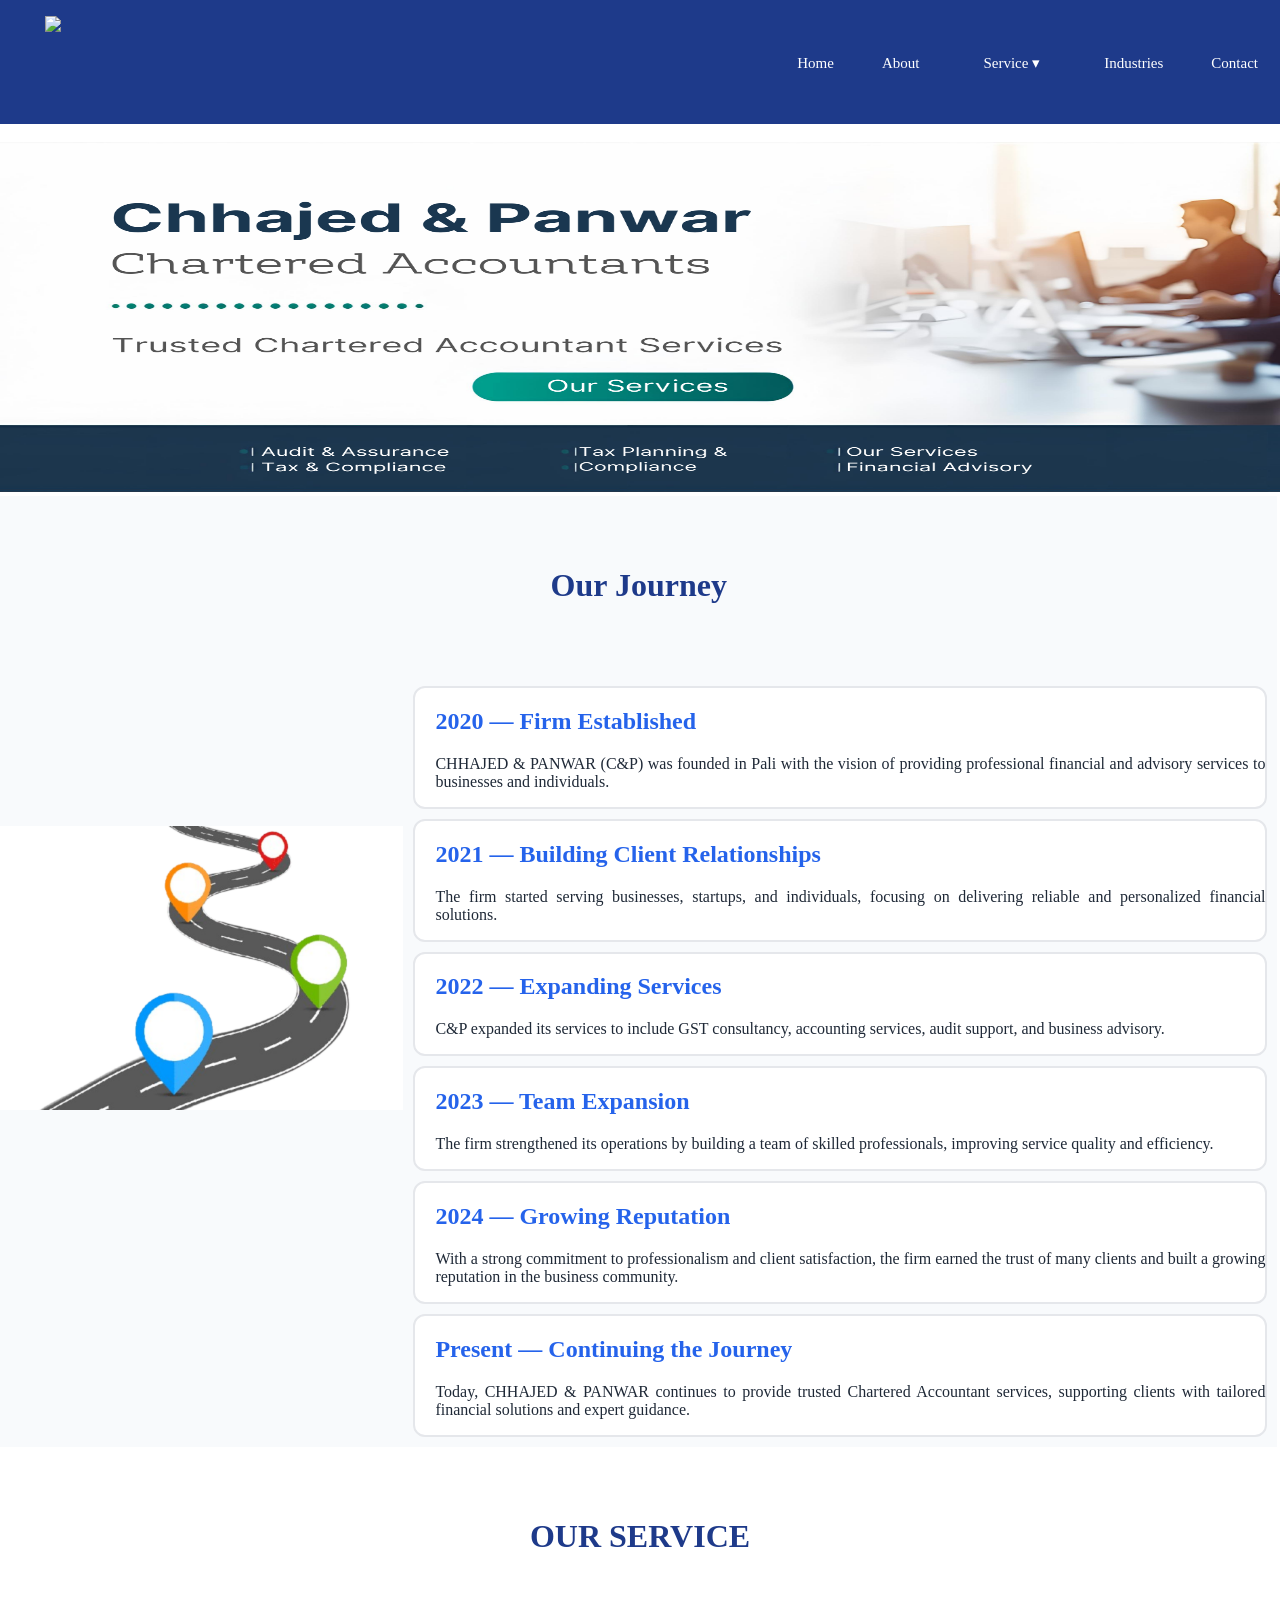
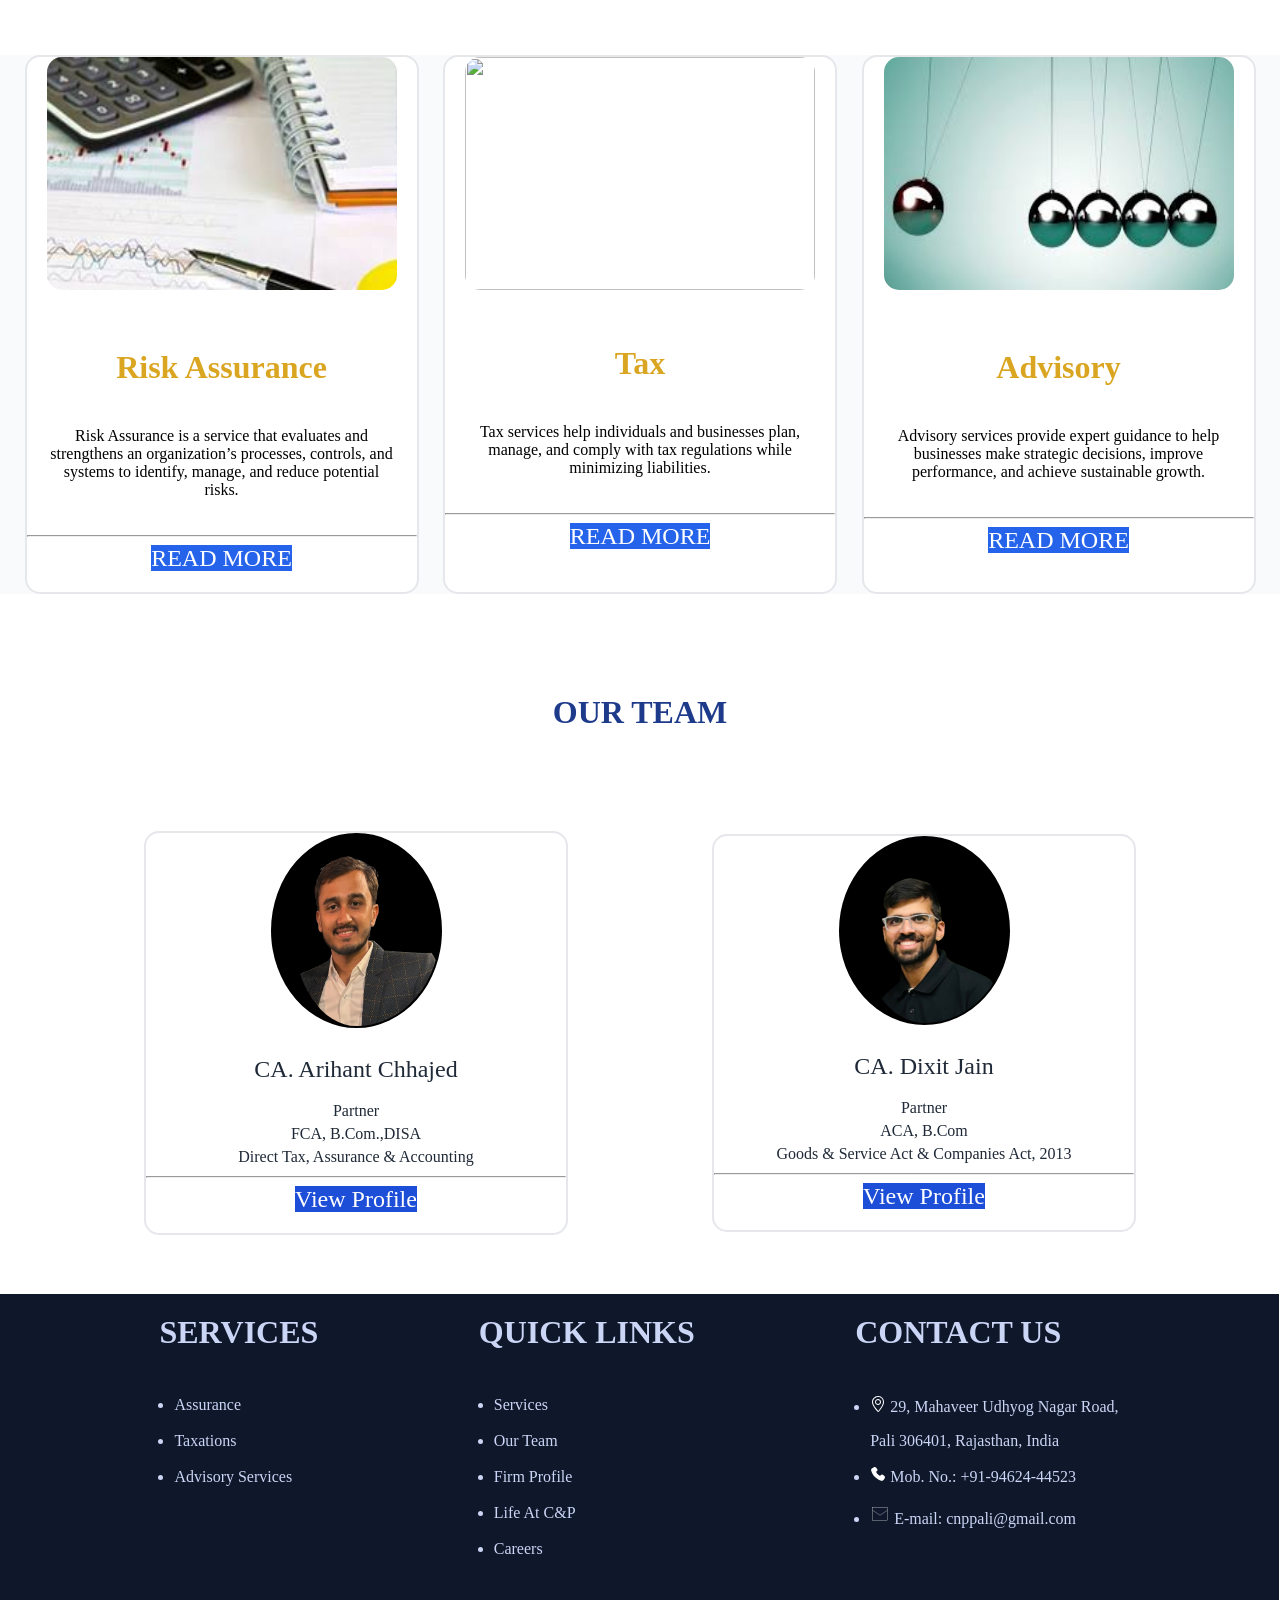
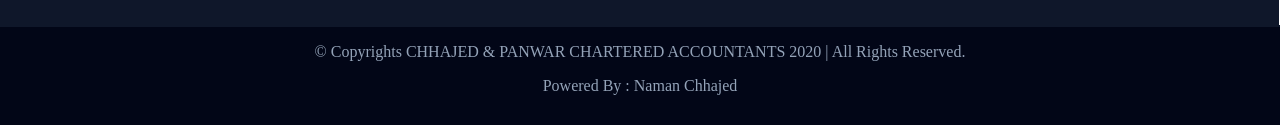
==== commit 472bba67: "final update" ====
--- a/index.html
+++ b/index.html
@@ -72,14 +72,16 @@
                 <div class="card">
                     <h2>2020 — Firm Established</h2>
                     <p class="cpa">
-                        CHHAJED & PANWAR (C&P) was founded in Pali with the vision of providing professional financial and
+                        CHHAJED & PANWAR (C&P) was founded in Pali with the vision of providing professional financial
+                        and
                         advisory services to businesses and individuals.
                     </p>
                 </div>
                 <div class="card">
                     <h2>2021 — Building Client Relationships</h2>
                     <p class="cpa">
-                        The firm started serving businesses, startups, and individuals, focusing on delivering reliable and
+                        The firm started serving businesses, startups, and individuals, focusing on delivering reliable
+                        and
                         personalized financial solutions.
                     </p>
                 </div>
@@ -93,14 +95,16 @@
                 <div class="card">
                     <h2>2023 — Team Expansion</h2>
                     <p class="cpa">
-                        The firm strengthened its operations by building a team of skilled professionals, improving service
+                        The firm strengthened its operations by building a team of skilled professionals, improving
+                        service
                         quality and efficiency.
                     </p>
                 </div>
                 <div class="card">
                     <h2>2024 — Growing Reputation</h2>
                     <p class="cpa">
-                        With a strong commitment to professionalism and client satisfaction, the firm earned the trust of
+                        With a strong commitment to professionalism and client satisfaction, the firm earned the trust
+                        of
                         many clients and built a growing reputation in the business community.
                     </p>
                 </div>
@@ -122,19 +126,25 @@
         <div class="ad">
             <img src="Risk.jpeg">
             <h1 class="as3">Risk Assurance</h1>
-            <p class="p">The Firm Has Good Exposure In This Area<br> And Has Conducted</p><hr>
+            <p class="servicep">Risk Assurance is a service that evaluates and strengthens an organization’s processes,
+                controls, and systems to identify, manage, and reduce potential risks.</p>
+            <hr>
             <a href="assuranceService.html" class="rm">READ MORE</a>
         </div>
         <div class="ad">
             <img src="tax.jpg" height="232.4px">
             <h1 class="as3">Tax</h1>
-            <p class="p">Statutory Audit The Firm Has Been Conducting <br>Audit</p><hr>
+            <p class="servicep">Tax services help individuals and businesses plan, manage, and comply with tax regulations
+                while minimizing liabilities.</p>
+            <hr>
             <a href="taxService.html" class="rm">READ MORE</a>
         </div>
         <div class="ad">
             <img src="adversory.jpeg" height="232.4px">
             <h1 class="as3">Advisory</h1>
-            <p class="p">The Firm Offer Service In The Feild Of Direct And Indirect</p><hr>
+            <p class="servicep">Advisory services provide expert guidance to help businesses make strategic decisions, improve
+                performance, and achieve sustainable growth.</p>
+            <hr>
             <a href="advisoryService.html" class="rm">READ MORE</a>
         </div>
     </div>
@@ -142,7 +152,7 @@
     <h1 class="team">OUR TEAM</h1>
     <div class="t1">
         <div class="ac">
-            <img src="mudit (3).jpg" class="m1">
+            <img src="arihant-removebg-preview.png" class="m1" width="35%" height="35%">
             <p class="cap">CA. Arihant Chhajed</p>
             <p class="cap-d">Partner</p>
             <p class="cap-d">FCA, B.Com.,DISA</p>
@@ -151,7 +161,7 @@
             <a href="arihant.html" class="cam">View Profile</a>
         </div>
         <div class="ac">
-            <img src="mudit (3).jpg" class="m1">
+            <img src="shubham-removebg-preview.png" class="m1" width="35%" height="35%">
             <p class="cap">CA. Dixit Jain</p>
             <p class="cap-d">Partner</p>
             <p class="cap-d">ACA, B.Com</p>
@@ -187,16 +197,30 @@
             <p class="line1"></p>
             <ul>
                 <li>
-                    <svg fill="#ffffff" width="16px" height="16px" viewBox="0 0 1024 1024" xmlns="http://www.w3.org/2000/svg"><path d="M515.664-.368C305.76-.368 128 178.4 128 390.176c0 221.76 206.032 448.544 344.624 607.936.528.64 22.929 25.52 50.528 25.52h2.449c27.6 0 49.84-24.88 50.399-25.52 130.064-149.52 320-396.048 320-607.936C896 178.4 757.344-.368 515.664-.368zm12.832 955.552c-1.12 1.12-2.753 2.369-4.193 3.409-1.472-1.008-3.072-2.288-4.255-3.408l-16.737-19.248C371.92 785.2 192 578.785 192 390.176c0-177.008 148.224-326.56 323.664-326.56 218.528 0 316.336 164 316.336 326.56 0 143.184-102.128 333.296-303.504 565.008zm-15.377-761.776c-106.032 0-192 85.968-192 192s85.968 192 192 192 192-85.968 192-192-85.968-192-192-192zm0 320c-70.576 0-129.473-58.816-129.473-129.408 0-70.576 57.424-128 128-128 70.624 0 128 57.424 128 128 .032 70.592-55.903 129.408-126.527 129.408z"></path></svg>
+                    <svg fill="#ffffff" width="16px" height="16px" viewBox="0 0 1024 1024"
+                        xmlns="http://www.w3.org/2000/svg">
+                        <path
+                            d="M515.664-.368C305.76-.368 128 178.4 128 390.176c0 221.76 206.032 448.544 344.624 607.936.528.64 22.929 25.52 50.528 25.52h2.449c27.6 0 49.84-24.88 50.399-25.52 130.064-149.52 320-396.048 320-607.936C896 178.4 757.344-.368 515.664-.368zm12.832 955.552c-1.12 1.12-2.753 2.369-4.193 3.409-1.472-1.008-3.072-2.288-4.255-3.408l-16.737-19.248C371.92 785.2 192 578.785 192 390.176c0-177.008 148.224-326.56 323.664-326.56 218.528 0 316.336 164 316.336 326.56 0 143.184-102.128 333.296-303.504 565.008zm-15.377-761.776c-106.032 0-192 85.968-192 192s85.968 192 192 192 192-85.968 192-192-85.968-192-192-192zm0 320c-70.576 0-129.473-58.816-129.473-129.408 0-70.576 57.424-128 128-128 70.624 0 128 57.424 128 128 .032 70.592-55.903 129.408-126.527 129.408z">
+                        </path>
+                    </svg>
                     29, Mahaveer Udhyog Nagar Road,
                 </li>
                 <p class="lj">Pali 306401, Rajasthan, India</p>
                 <li>
-                    <svg fill="#ffffff" width="16px" height="16px" viewBox="0 0 24 24" xmlns="http://www.w3.org/2000/svg"><path fill-rule="evenodd" clip-rule="evenodd" d="M17.3545 22.2323C15.3344 21.7262 11.1989 20.2993 7.44976 16.5502C3.70065 12.8011 2.2738 8.66559 1.76767 6.6455C1.47681 5.48459 2.00058 4.36434 2.88869 3.72997L5.21694 2.06693C6.57922 1.09388 8.47432 1.42407 9.42724 2.80051L10.893 4.91776C11.5152 5.8165 11.3006 7.0483 10.4111 7.68365L9.24234 8.51849C9.41923 9.1951 9.96939 10.5846 11.6924 12.3076C13.4154 14.0306 14.8049 14.5807 15.4815 14.7576L16.3163 13.5888C16.9517 12.6994 18.1835 12.4847 19.0822 13.1069L21.1995 14.5727C22.5759 15.5257 22.9061 17.4207 21.933 18.783L20.27 21.1113C19.6356 21.9994 18.5154 22.5232 17.3545 22.2323Z" fill="#ffffff"></path></svg>
+                    <svg fill="#ffffff" width="16px" height="16px" viewBox="0 0 24 24"
+                        xmlns="http://www.w3.org/2000/svg">
+                        <path fill-rule="evenodd" clip-rule="evenodd"
+                            d="M17.3545 22.2323C15.3344 21.7262 11.1989 20.2993 7.44976 16.5502C3.70065 12.8011 2.2738 8.66559 1.76767 6.6455C1.47681 5.48459 2.00058 4.36434 2.88869 3.72997L5.21694 2.06693C6.57922 1.09388 8.47432 1.42407 9.42724 2.80051L10.893 4.91776C11.5152 5.8165 11.3006 7.0483 10.4111 7.68365L9.24234 8.51849C9.41923 9.1951 9.96939 10.5846 11.6924 12.3076C13.4154 14.0306 14.8049 14.5807 15.4815 14.7576L16.3163 13.5888C16.9517 12.6994 18.1835 12.4847 19.0822 13.1069L21.1995 14.5727C22.5759 15.5257 22.9061 17.4207 21.933 18.783L20.27 21.1113C19.6356 21.9994 18.5154 22.5232 17.3545 22.2323Z"
+                            fill="#ffffff"></path>
+                    </svg>
                     Mob. No.: +91-94624-44523
                 </li><br>
                 <li>
-                    <svg width="20px" height="20px" viewBox="0 0 64 64" xmlns="http://www.w3.org/2000/svg" fill="none" stroke="#ffffff"><rect x="8" y="12" width="48" height="40"></rect><polyline points="56 20 32 36 8 20"></polyline></svg>
+                    <svg width="20px" height="20px" viewBox="0 0 64 64" xmlns="http://www.w3.org/2000/svg" fill="none"
+                        stroke="#ffffff">
+                        <rect x="8" y="12" width="48" height="40"></rect>
+                        <polyline points="56 20 32 36 8 20"></polyline>
+                    </svg>
                     E-mail: cnppali@gmail.com
                 </li><br>
             </ul>
--- a/index.css
+++ b/index.css
@@ -106,7 +106,7 @@
     /* border: 2px solid black; */
     height: 350px;
     background-color: black;
-    margin-top: 120px;
+    /* margin-top: 20px; */
     width: 100%;
 }
 
@@ -187,8 +187,8 @@
 
 
 .as3 {
-    width: 349px;
-
+    /* width: 350px; */
+    /* text-align: center; */
     color: goldenrod;
     margin-top: -125px;
 }
@@ -205,9 +205,10 @@
     background-color: #1D4ED8;
 }
 
-.p {
+.servicep {
     width: 350px;
     color: black;
+    padding: 20px;
 }
 
 #our {
@@ -242,6 +243,7 @@
     position: relative;
     display: inline-block;
     margin: 0 35px;
+    border: 2px solid black;
 }
 
 .ac {
@@ -250,14 +252,19 @@
     background-color: #FFFFFF;
     color: #1F2937;
     height: auto;
+    width: 400px;
     text-align: center;
+
     padding-bottom: 20px;
 
 }
 
 
 .m1 {
-    border-radius: 250px;
+    border-radius: 100%;
+    padding-left: 20px;
+    padding-top: 20px;
+    background-color: black;
 }
 
 .cap {
@@ -373,9 +380,43 @@
     border-radius:15px;
     margin-left:40px;
     padding-left: 30px;
-    padding-top:100px;
+    padding-top:50px;
     width:1200px;
     
+}
+.p{
+    /* border-radius: 100%; */
+    padding-left: 20px;
+    padding-top: 20px;
+    background-color: black;
+    height: 250px;
+}
+
+#industries{
+    border:2px solid #E5E7EB;
+    border-radius: 15px;
+    margin:40px;
+    padding:20px;
+
+}
+.ind{
+    text-align: center;
+    color: #1E3A8A;
+}
+.ind1{
+    display: flex;
+    justify-content: space-evenly;
+    padding-top: 10px;
+}
+.ind2{
+    border: 2px solid #E5E7EB;
+    border-radius: 15px;
+    padding: 20px;
+}
+.ind4{
+    font-size: large;
+    text-align: center;
+    font-weight: bold;
 }
 #footer {
     height: 300px;
@@ -479,6 +520,143 @@
    MEDIA QUERIES — RESPONSIVE DESIGN
    ============================================================ */
 
+/* ---------- Extra Large Desktops (min-width: 1920px) ---------- */
+@media (min-width: 1920px) {
+
+    .card {
+        width: 1000px;
+    }
+
+    .service img {
+        width: 420px;
+    }
+
+    .servicep {
+        width: 420px;
+    }
+
+    .as3 {
+        width: 420px;
+    }
+
+    .detail {
+        width: 1400px;
+    }
+
+    .heading ul li {
+        font-size: 17px;
+        padding: 25px 28px;
+    }
+
+    .ch {
+        font-size: 2rem;
+    }
+
+    .cpa {
+        font-size: 1.1rem;
+    }
+
+    .ac {
+        width: 500px;
+    }
+
+    #footer {
+        height: 350px;
+    }
+
+    .lse {
+        margin-top: 300px;
+        font-size: 3rem;
+    }
+
+    #industries {
+        margin: 60px;
+        padding: 30px;
+    }
+
+    .ind4 {
+        font-size: x-large;
+    }
+
+    .ind2 {
+        padding: 30px;
+    }
+}
+
+
+/* ---------- Large Desktops (min-width: 1440px) ---------- */
+@media (min-width: 1440px) and (max-width: 1919px) {
+
+    .card {
+        width: 900px;
+    }
+
+    .service img {
+        width: 380px;
+    }
+
+    .servicep {
+        width: 380px;
+    }
+
+    .as3 {
+        width: 380px;
+    }
+
+    .detail {
+        width: 1300px;
+    }
+
+    .heading ul li {
+        font-size: 16px;
+        padding: 24px 26px;
+    }
+
+    .ac {
+        width: 450px;
+    }
+
+    #footer {
+        height: 320px;
+    }
+
+    .lse {
+        margin-top: 270px;
+    }
+
+    #industries {
+        margin: 50px;
+        padding: 25px;
+    }
+
+    .ind4 {
+        font-size: large;
+    }
+}
+
+
+/* ---------- Standard Desktops / Large Laptops (min-width: 1200px, max-width: 1439px) ---------- */
+@media (min-width: 1200px) and (max-width: 1439px) {
+
+    .card {
+        width: 850px;
+    }
+
+    .detail {
+        width: 1100px;
+    }
+
+    .ac {
+        width: 420px;
+    }
+
+    #industries {
+        margin: 40px;
+        padding: 20px;
+    }
+}
+
+
 /* ---------- Large Tablets & Small Laptops (max-width: 1024px) ---------- */
 @media (max-width: 1024px) {
 
@@ -549,6 +727,72 @@
     .lse {
         margin-top: 30px;
         font-size: x-large;
+    }
+
+    #industries {
+        margin: 25px;
+        padding: 15px;
+    }
+
+    .ind1 {
+        flex-wrap: wrap;
+        gap: 10px;
+    }
+
+    .ind2 {
+        flex: 1 1 45%;
+    }
+}
+
+
+/* ---------- Landscape Tablets & Large Phones (max-width: 900px) ---------- */
+@media (max-width: 900px) {
+
+    .card {
+        width: 92%;
+    }
+
+    .service img {
+        width: 260px;
+    }
+
+    .as3 {
+        width: 260px;
+    }
+
+    .p {
+        width: 260px;
+    }
+
+    .ac {
+        width: 320px;
+    }
+
+    #partnership,
+    #integrity,
+    #passion,
+    #excellence {
+        width: 85%;
+        margin: 12px auto;
+    }
+
+    .detail {
+        width: 92%;
+        margin-left: 10px;
+    }
+
+    #industries {
+        margin: 20px;
+        padding: 15px;
+    }
+
+    .ind1 {
+        flex-wrap: wrap;
+        gap: 10px;
+    }
+
+    .ind2 {
+        flex: 1 1 45%;
     }
 }
 
@@ -752,6 +996,120 @@
     .tag {
         margin-left: 15px;
     }
+
+    #industries {
+        margin: 15px;
+        padding: 15px;
+    }
+
+    .ind1 {
+        flex-direction: column;
+        align-items: center;
+    }
+
+    .ind2 {
+        width: 90%;
+        margin: 8px auto;
+    }
+
+    .ind4 {
+        font-size: medium;
+    }
+}
+
+
+/* ---------- Landscape Mobile Phones (max-width: 600px) ---------- */
+@media (max-width: 600px) {
+
+    .heading ul li {
+        font-size: 14px;
+        padding: 13px 18px;
+    }
+
+    .card {
+        width: 95%;
+        margin: 8px auto;
+    }
+
+    .service img {
+        width: 92%;
+    }
+
+    .as3 {
+        width: 92%;
+    }
+
+    .p {
+        width: 92%;
+    }
+
+    .ac {
+        width: 85%;
+    }
+
+    .ch {
+        font-size: 1.3rem;
+    }
+
+    .cpa {
+        font-size: 0.97rem;
+        margin-left: 12px;
+    }
+
+    #aboutus {
+        margin: 15px;
+        padding: 12px;
+    }
+
+    #partnership,
+    #integrity,
+    #passion,
+    #excellence {
+        width: 92%;
+        margin: 9px auto;
+    }
+
+    #partner {
+        margin: 15px;
+    }
+
+    .detail {
+        width: 92%;
+        padding-left: 12px;
+        padding-top: 25px;
+    }
+
+    #footer {
+        padding: 18px 12px;
+    }
+
+    .lse {
+        font-size: large;
+        margin-left: 8px;
+    }
+
+    .tag {
+        margin-left: 12px;
+    }
+
+    #industries {
+        margin: 12px;
+        padding: 12px;
+    }
+
+    .ind1 {
+        flex-direction: column;
+        align-items: center;
+    }
+
+    .ind2 {
+        width: 92%;
+        margin: 7px auto;
+    }
+
+    .ind4 {
+        font-size: medium;
+    }
 }
 
 
@@ -865,6 +1223,25 @@
         width: 80%;
         max-width: 250px;
     }
+
+    #industries {
+        margin: 10px;
+        padding: 12px;
+    }
+
+    .ind1 {
+        flex-direction: column;
+        align-items: center;
+    }
+
+    .ind2 {
+        width: 95%;
+        margin: 6px auto;
+    }
+
+    .ind4 {
+        font-size: medium;
+    }
 }
 
 
@@ -898,4 +1275,140 @@
         width: 98%;
         padding-left: 8px;
     }
+
+    #industries {
+        margin: 8px;
+        padding: 10px;
+    }
+
+    .ind1 {
+        flex-direction: column;
+        align-items: center;
+    }
+
+    .ind2 {
+        width: 98%;
+        margin: 5px auto;
+    }
+
+    .ind4 {
+        font-size: small;
+    }
+}
+
+
+/* ---------- Ultra Small Devices (max-width: 320px) ---------- */
+@media (max-width: 320px) {
+
+    .heading ul li {
+        font-size: 11px;
+        padding: 9px 10px;
+    }
+
+    .ch {
+        font-size: 1rem;
+    }
+
+    .cpa {
+        font-size: 0.88rem;
+        margin-left: 6px;
+    }
+
+    .card {
+        width: 99%;
+        margin: 5px auto;
+    }
+
+    .service img,
+    .as3,
+    .p {
+        width: 99%;
+    }
+
+    .ac {
+        width: 95%;
+    }
+
+    .cap {
+        font-size: medium;
+    }
+
+    .rm,
+    .cam {
+        font-size: medium;
+    }
+
+    #aboutus {
+        margin: 6px;
+        padding: 8px;
+    }
+
+    #partnership,
+    #integrity,
+    #passion,
+    #excellence {
+        width: 99%;
+        margin: 5px auto;
+    }
+
+    #assurance {
+        margin: 6px 3px;
+        padding: 10px;
+    }
+
+    #partner {
+        margin: 6px;
+        padding: 10px;
+    }
+
+    .detail {
+        width: 99%;
+        padding-left: 6px;
+        padding-top: 15px;
+    }
+
+    #footer {
+        padding: 10px 6px;
+    }
+
+    #footer li {
+        font-size: 0.82rem;
+    }
+
+    .lse {
+        font-size: small;
+        margin-left: 4px;
+    }
+
+    .cop {
+        font-size: 0.78rem;
+    }
+
+    .tag {
+        margin-left: 5px;
+    }
+
+    .t1 img {
+        width: 90%;
+        max-width: 200px;
+    }
+
+    .ind1 {
+        flex-direction: column;
+        align-items: center;
+    }
+
+    .ind2 {
+        width: 95%;
+        margin: 5px auto;
+    }
+
+    #industries {
+        margin: 6px;
+        padding: 8px;
+    }
+
+    .ind4 {
+        font-size: x-small;
+    }
 }
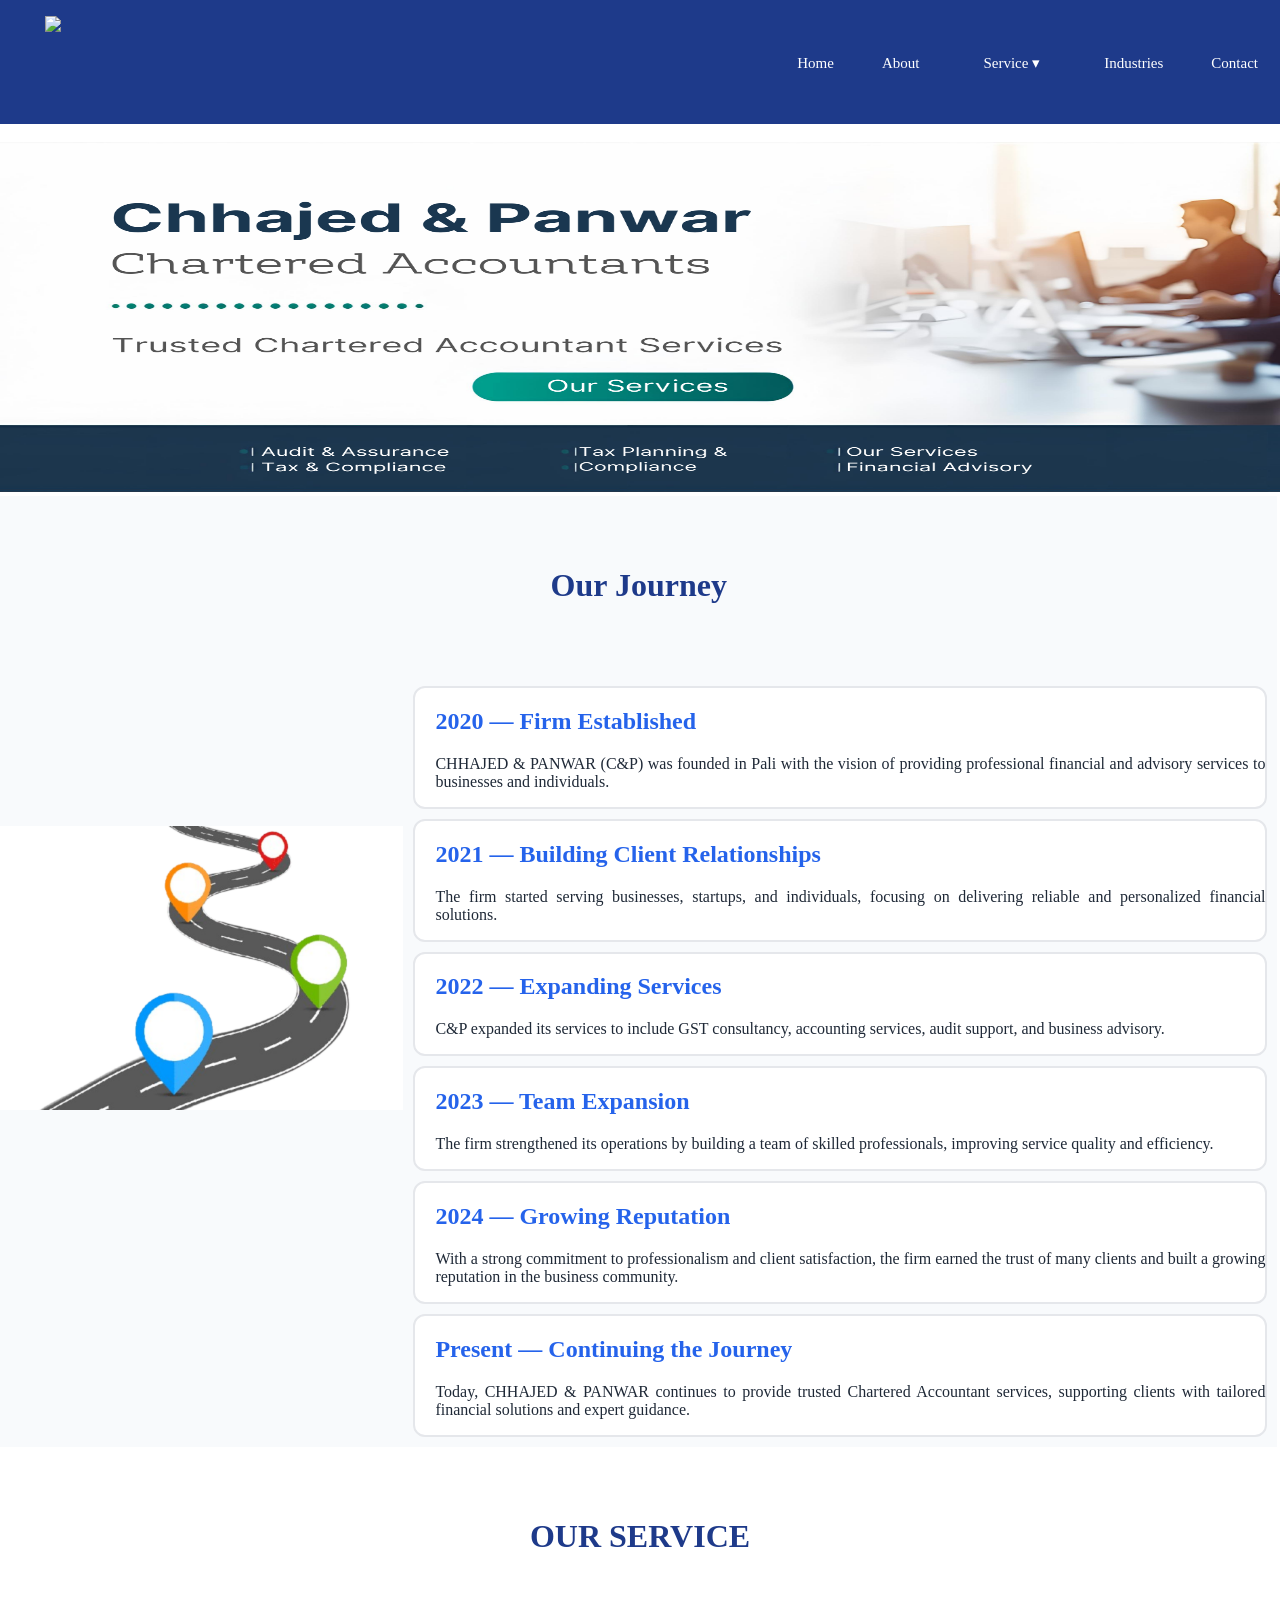
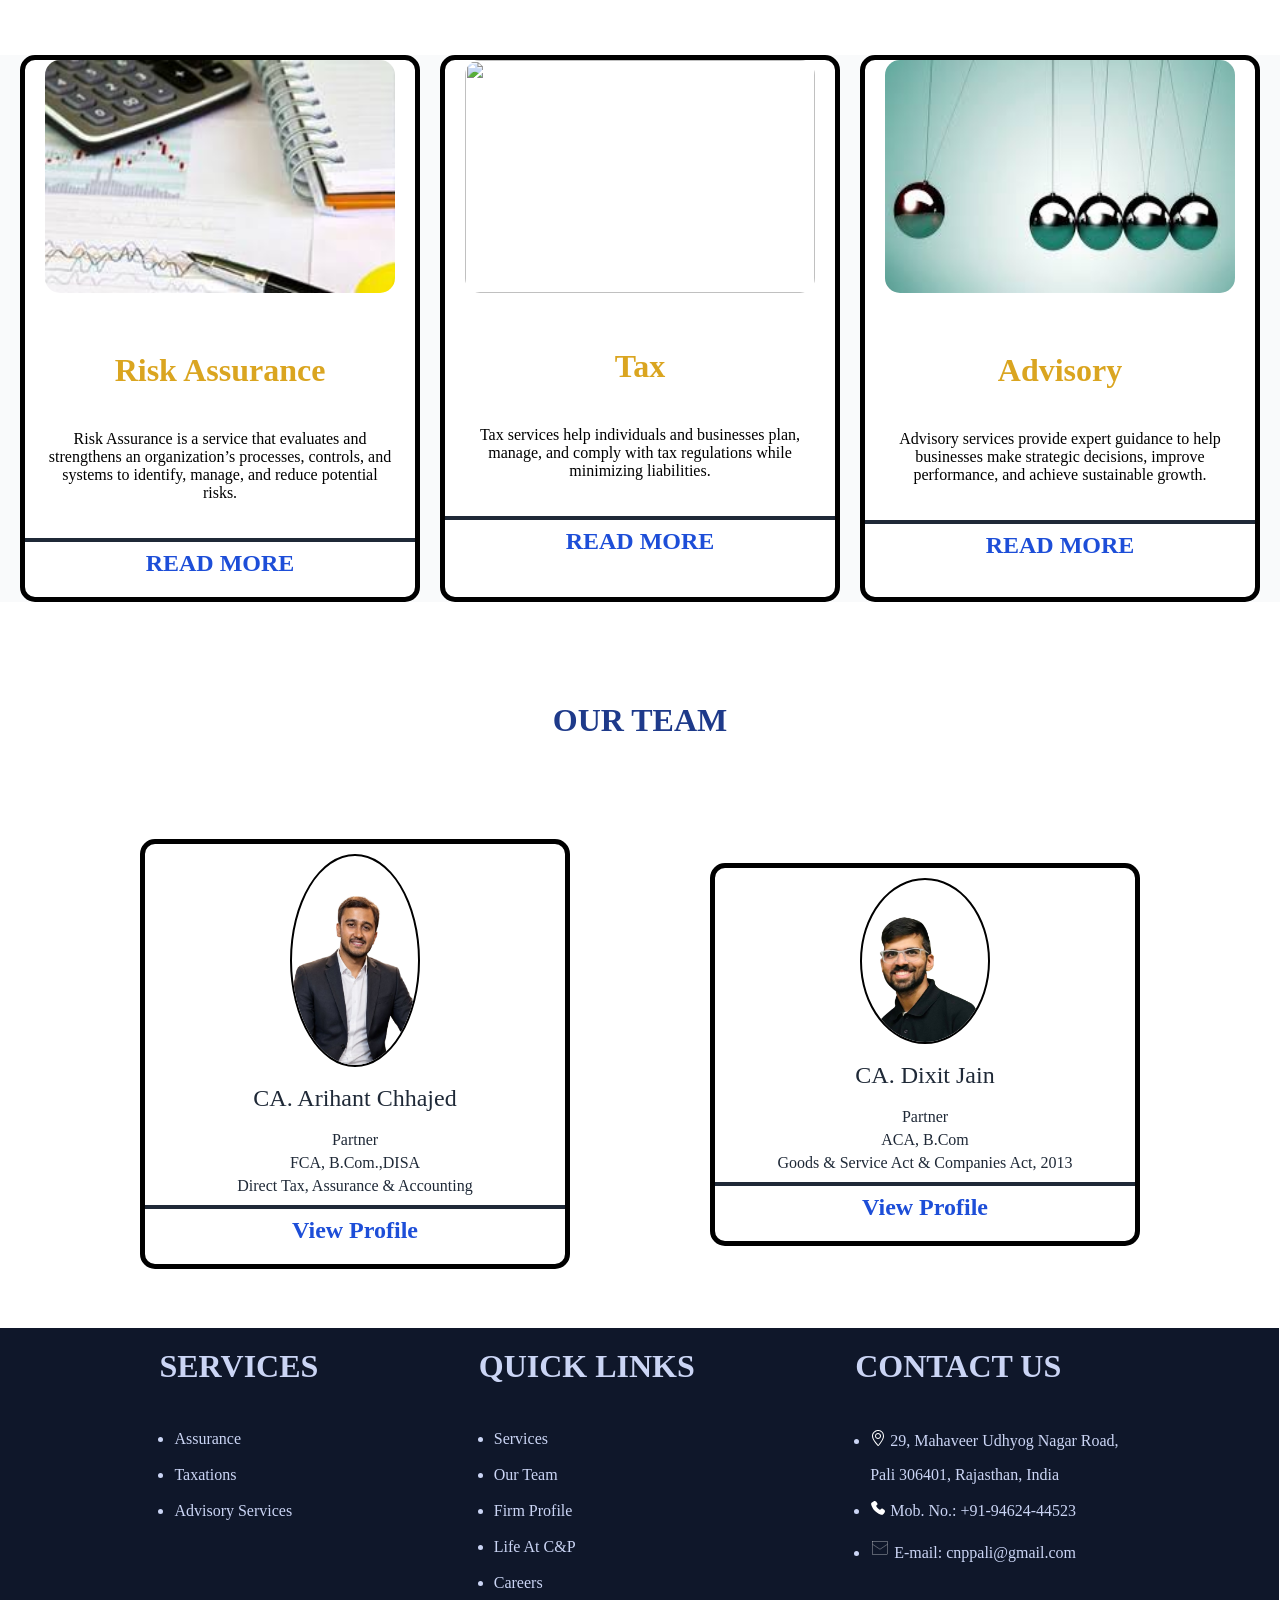
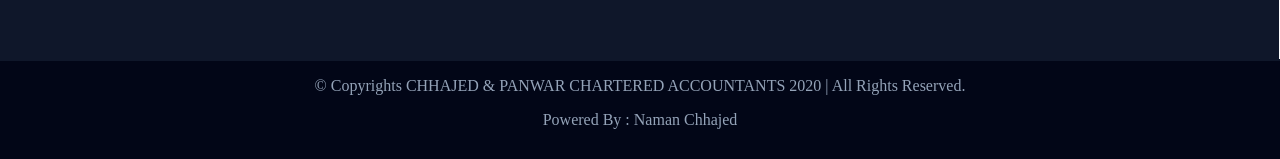
==== commit 66504690: "update photo" ====
--- a/index.html
+++ b/index.html
@@ -152,7 +152,7 @@
     <h1 class="team">OUR TEAM</h1>
     <div class="t1">
         <div class="ac">
-            <img src="arihant-removebg-preview.png" class="m1" width="35%" height="35%">
+            <img src="Arihant_-removebg-preview.png" class="m1" width="50%" height="50%">
             <p class="cap">CA. Arihant Chhajed</p>
             <p class="cap-d">Partner</p>
             <p class="cap-d">FCA, B.Com.,DISA</p>
--- a/index.css
+++ b/index.css
@@ -175,7 +175,7 @@
 }
 
 .ad {
-    border: 2px solid #E5E7EB;
+    border: 5px solid #000;
     border-radius: 15px;
     background-color: #FFFFFF;
 
@@ -185,6 +185,9 @@
     text-align: center;
 }
 
+.ad hr{
+    border: 2px solid ;
+}
 
 .as3 {
     /* width: 350px; */
@@ -196,14 +199,13 @@
 .rm {
 
     font-size: x-large;
-    color: #FFFFFF;
-    background-color: #2563EB;
+    color: #1D4ED8;
+    font-weight: bold;
+    /* background-color: #2563EB; */
     text-decoration: none;
 }
 
-.rm:hover {
-    background-color: #1D4ED8;
-}
+
 
 .servicep {
     width: 350px;
@@ -240,14 +242,17 @@
 
 .t1 img {
     margin-bottom: 180px;
+    top: 10px;
     position: relative;
     display: inline-block;
     margin: 0 35px;
     border: 2px solid black;
+    width: 30%;
+    height: 10%;
 }
 
 .ac {
-    border: 2px solid #E5E7EB;
+    border: 5px solid #000;
     border-radius: 15px;
     background-color: #FFFFFF;
     color: #1F2937;
@@ -258,13 +263,16 @@
     padding-bottom: 20px;
 
 }
+.ac hr{
+    border: 2px solid;
+}
 
 
 .m1 {
     border-radius: 100%;
-    padding-left: 20px;
+    padding-left: 0px;
     padding-top: 20px;
-    background-color: black;
+    background-color: white;
 }
 
 .cap {
@@ -280,15 +288,15 @@
 
 .cam {
     /* margin-left: 80px; */
-    font-size: x-large;
-    color: #0f294a;
+    font-size:x-large;
+    font-weight:bold;
     text-decoration: none;
-    background-color: #2563EB;
-    color: #FFFFFF;
+    /* background-color: #2563EB; */
+    color: #1D4ED8;
 }
 
 .cam {
-    background-color: #1D4ED8;
+    /* background-color: #1D4ED8; */
 }
 
 #aboutus{
@@ -297,6 +305,7 @@
     margin:40px;
     padding: 20px;
     background-color: #FFFFFF;
+    
     
 }
 #aboutus h1{
@@ -386,10 +395,12 @@
 }
 .p{
     /* border-radius: 100%; */
-    padding-left: 20px;
+    /* padding-left: 20px; */
     padding-top: 20px;
-    background-color: black;
-    height: 250px;
+    /* background-color: black; */
+    height: 200px;
+    width: 250px;
+    border: 2px solid black;
 }
 
 #industries{
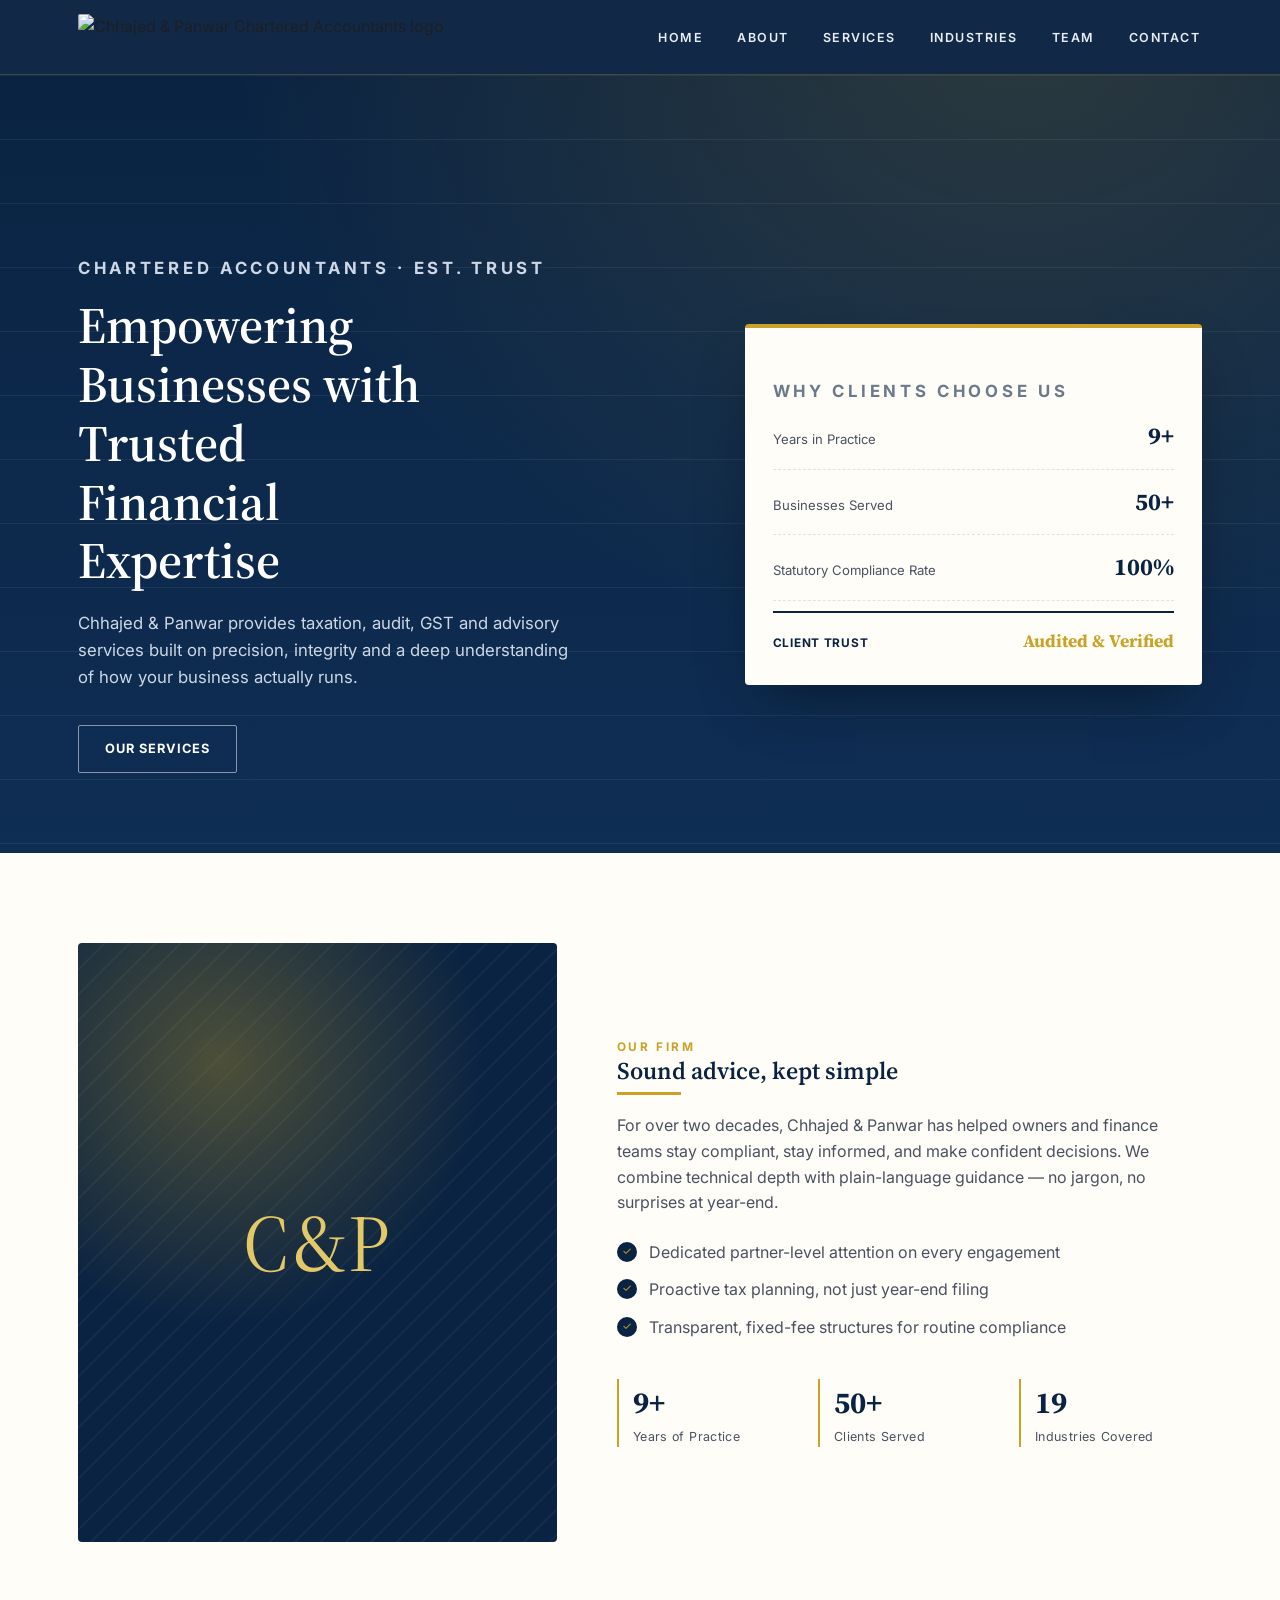
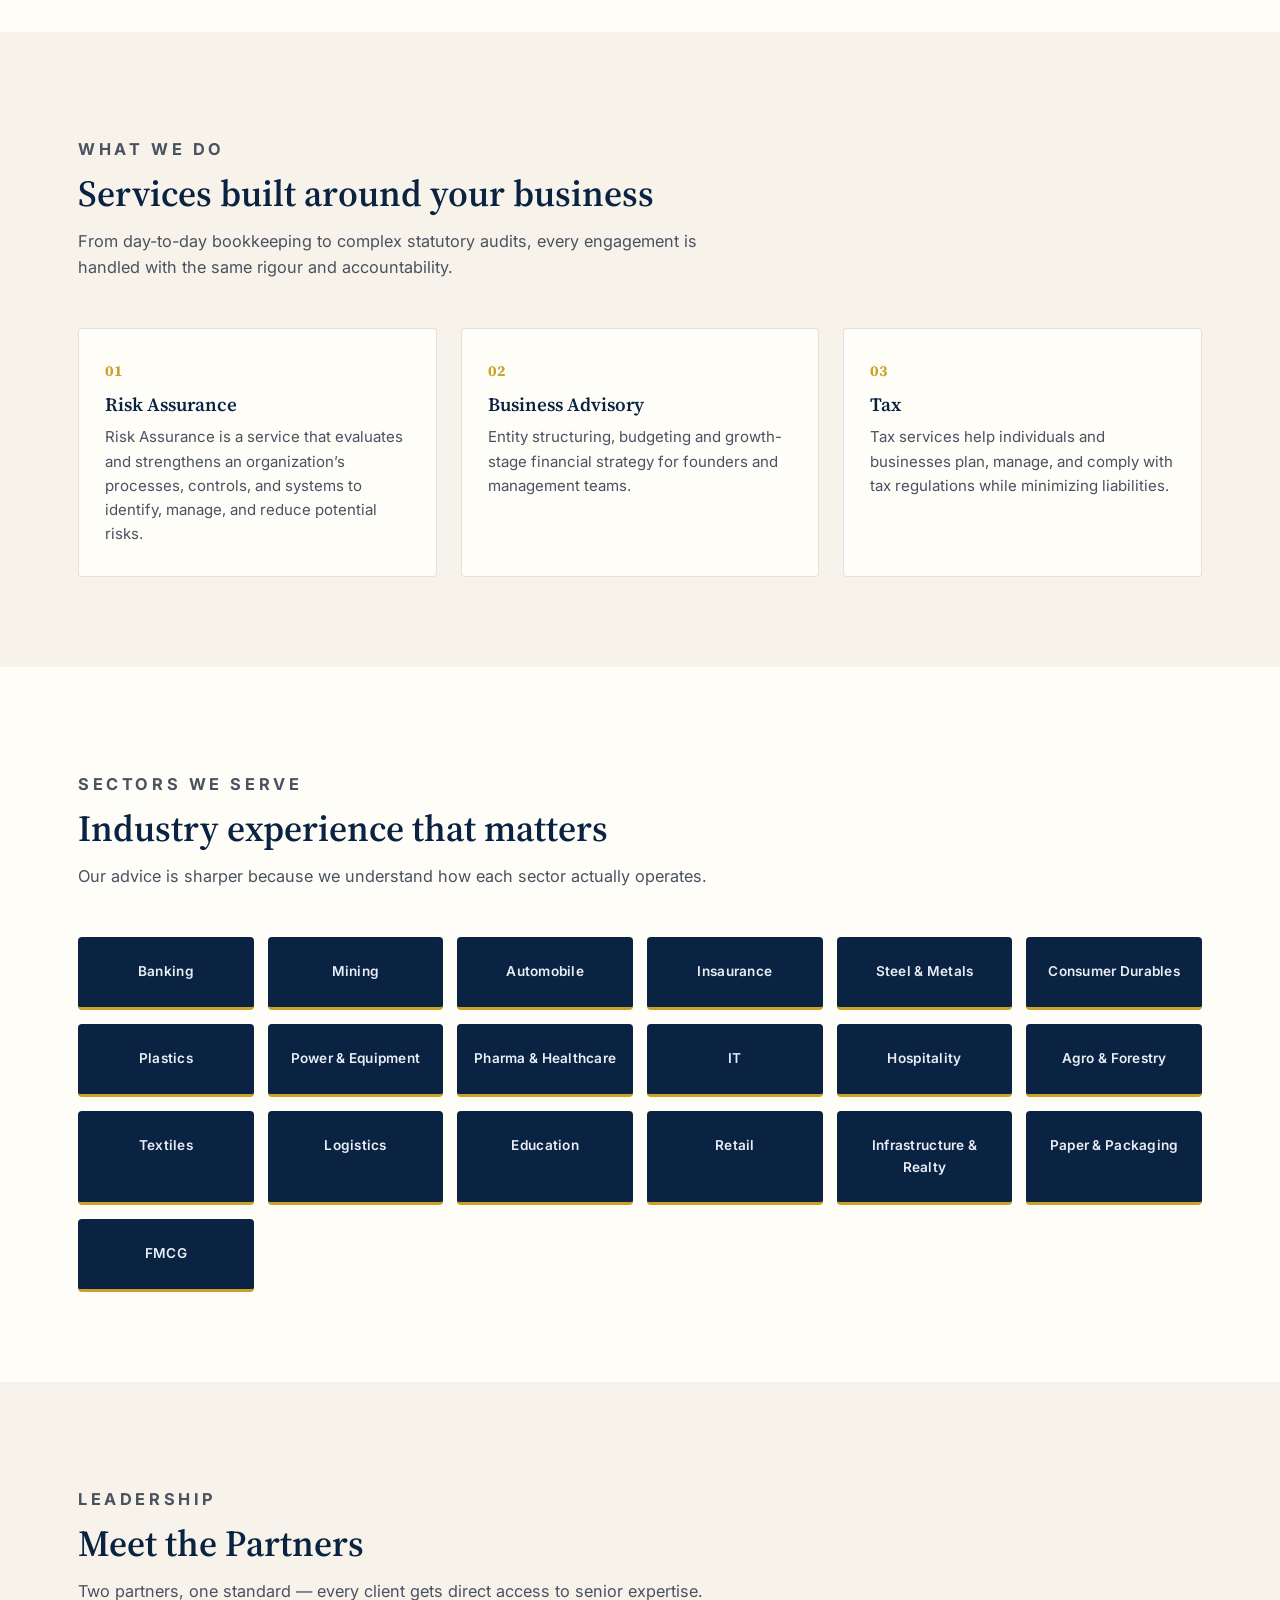
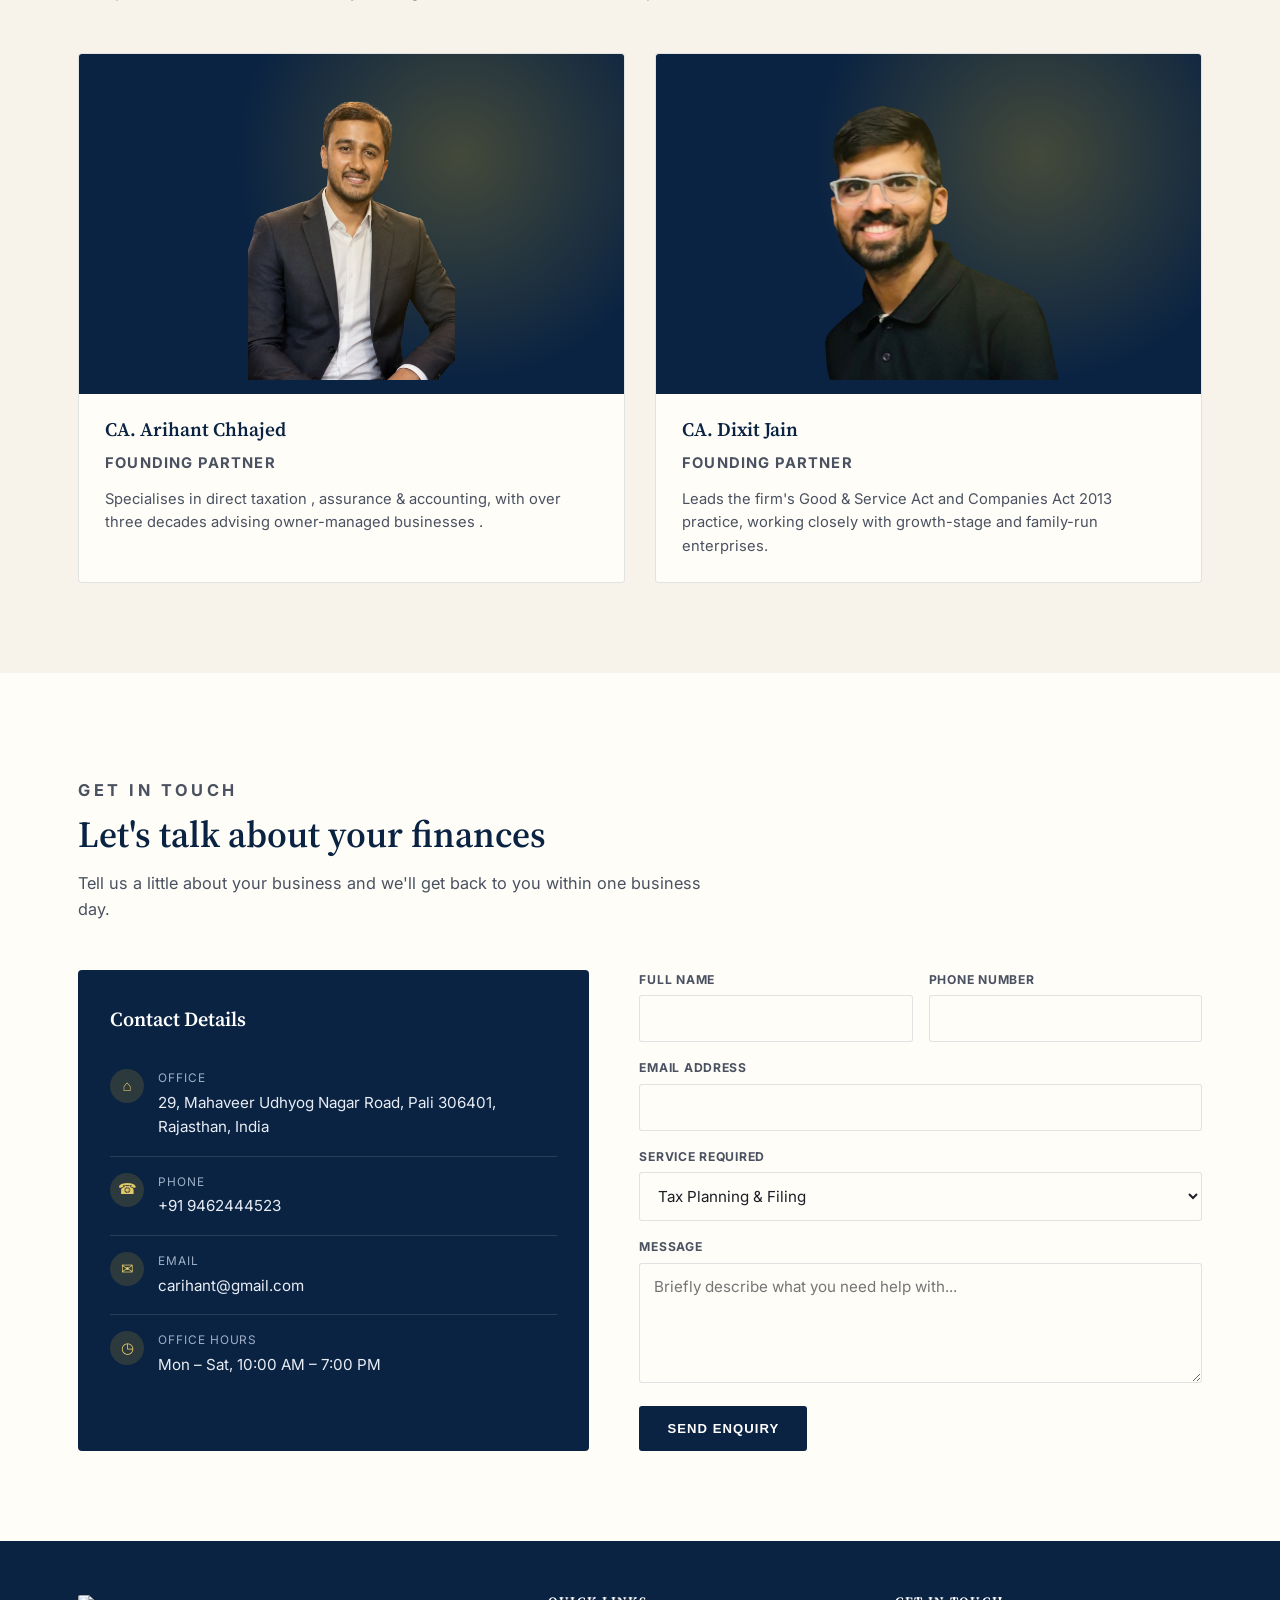
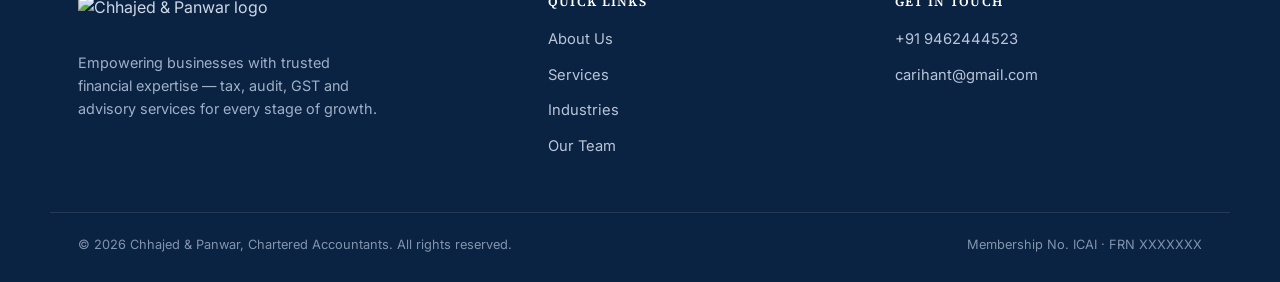
==== commit ec370ec3: "Update index.html" ====
--- a/index.html
+++ b/index.html
@@ -1,6 +1,5 @@
 <!DOCTYPE html>
 <html lang="en">
-
 <head>
     <!-- Google Tag Manager -->
     <script>(function (w, d, s, l, i) {
@@ -12,13 +11,391 @@
                     'https://www.googletagmanager.com/gtm.js?id=' + i + dl; f.parentNode.insertBefore(j, f);
         })(window, document, 'script', 'dataLayer', 'GTM-W5WLTXLK');</script>
     <!-- End Google Tag Manager -->
-    <meta charset="UTF-8">
-    <meta http-equiv="X-UA-Compatible" content="IE=edge">
-    <meta name="viewport" content="width=device-width, initial-scale=1.0">
-    <link rel="stylesheet" href="index.css">
-    <title>CHHAJED AND PANWAR</title>
+<meta charset="UTF-8">
+<meta name="viewport" content="width=device-width, initial-scale=1.0">
+<title>Chhajed & Panwar | Chartered Accountants</title>
+<meta name="description" content="Chhajed & Panwar Chartered Accountants — Empowering Businesses with Trusted Financial Expertise. Tax, Audit, GST, Accounting & Advisory services.">
+<link rel="preconnect" href="https://fonts.googleapis.com">
+<link rel="preconnect" href="https://fonts.gstatic.com" crossorigin>
+<link href="https://fonts.googleapis.com/css2?family=Source+Serif+4:opsz,wght@8..60,400;8..60,500;8..60,600;8..60,700&family=Inter:wght@400;500;600;700&display=swap" rel="stylesheet">
+<style>
+  :root{
+    --navy-deep:#0a2342;
+    --navy:#0f2e54;
+    --navy-light:#1c4170;
+    --gold:#c9a227;
+    --gold-soft:#e3c869;
+    --cream:#f7f3ea;
+    --paper:#fffdf8;
+    --ink:#1c1f26;
+    --ink-soft:#4a5160;
+    --line:rgba(10,35,66,0.12);
+    --max:1180px;
+  }
+  *{box-sizing:border-box; margin:0; padding:0;}
+  html{scroll-behavior:smooth;}
+  body{
+    font-family:'Inter', sans-serif;
+    color:var(--ink);
+    background:var(--paper);
+    line-height:1.6;
+    -webkit-font-smoothing:antialiased;
+  }
+  img{max-width:100%; display:block;}
+  a{color:inherit; text-decoration:none;}
+  ul{list-style:none;}
+
+  h1,h2,h3,h4{
+    font-family:'Source Serif 4', serif;
+    font-weight:600;
+    color:var(--navy-deep);
+    line-height:1.15;
+  }
+
+  .eyebrow{
+    font-family:'Inter', sans-serif;
+    font-size:0.74rem;
+    font-weight:700;
+    letter-spacing:0.22em;
+    text-transform:uppercase;
+    color:var(--gold);
+  }
+
+  .wrap{max-width:var(--max); margin:0 auto; padding:0 28px;}
+
+  /* ledger double-rule signature */
+  .ledger-rule{
+    width:64px;
+    height:0;
+    border-top:2px solid var(--gold);
+    border-bottom:1px solid var(--gold);
+    margin-top:8px;
+  }
+  .ledger-rule.center{margin-left:auto; margin-right:auto;}
+  .ledger-rule.light{border-top-color:rgba(255,255,255,0.85); border-bottom-color:rgba(255,255,255,0.5);}
+
+  /* ---------- Header ---------- */
+  header{
+    position:sticky; top:0; z-index:100;
+    background:rgba(10,35,66,0.97);
+    backdrop-filter:blur(6px);
+    border-bottom:1px solid rgba(201,162,39,0.25);
+  }
+  .nav{
+    display:flex; align-items:center; justify-content:space-between;
+    padding:14px 28px;
+    max-width:var(--max); margin:0 auto;
+  }
+  .brand{display:flex; align-items:center; gap:12px;}
+  .brand img{height:46px; width:auto; border-radius:2px;}
+  .nav-links{display:flex; align-items:center; gap:30px;}
+  .nav-links a{
+    font-size:0.78rem;
+    font-weight:600;
+    letter-spacing:0.12em;
+    text-transform:uppercase;
+    color:#e8edf5;
+    padding:6px 2px;
+    border-bottom:2px solid transparent;
+    transition:border-color .2s, color .2s;
+  }
+  .nav-links a:hover{color:var(--gold-soft); border-color:var(--gold);}
+  .nav-cta{
+    background:var(--gold);
+    color:var(--navy-deep) !important;
+    padding:10px 20px;
+    font-size:0.76rem;
+    font-weight:700;
+    letter-spacing:0.1em;
+    border-radius:2px;
+    border-bottom:none !important;
+  }
+  .nav-cta:hover{background:var(--gold-soft);}
+  .menu-toggle{
+    display:none; flex-direction:column; gap:5px; background:none; border:none; cursor:pointer; padding:6px;
+  }
+  .menu-toggle span{width:24px; height:2px; background:#e8edf5;}
+
+  /* ---------- Hero ---------- */
+  .hero{
+    background:
+      radial-gradient(ellipse at 80% -10%, rgba(201,162,39,0.18), transparent 55%),
+      linear-gradient(180deg, var(--navy-deep) 0%, var(--navy) 100%);
+    color:#fff;
+    position:relative;
+    overflow:hidden;
+    padding:96px 0 0;
+  }
+  .hero-ledger-bg{
+    position:absolute; inset:0; pointer-events:none; opacity:0.06;
+    background-image: repeating-linear-gradient(to bottom, #fff 0, #fff 1px, transparent 1px, transparent 64px);
+  }
+  .hero-inner{
+    display:grid; grid-template-columns:1.15fr 0.85fr; gap:48px; align-items:center;
+    max-width:var(--max); margin:0 auto; padding:64px 28px 80px;
+    position:relative; z-index:1;
+  }
+  .hero h1{
+    color:#fff;
+    font-size:clamp(2.1rem, 4vw, 3.2rem);
+    margin-top:14px;
+    max-width:14ch;
+  }
+  .hero p{
+    margin-top:20px; max-width:46ch;
+    color:#cdd7e6; font-size:1.05rem;
+  }
+  .hero-ctas{display:flex; gap:14px; margin-top:34px; flex-wrap:wrap;}
+  .btn{
+    display:inline-block;
+    padding:13px 26px;
+    font-size:0.8rem;
+    font-weight:700;
+    letter-spacing:0.08em;
+    text-transform:uppercase;
+    border-radius:2px;
+    transition:transform .15s, background .2s, color .2s;
+  }
+  .btn:hover{transform:translateY(-2px);}
+  .btn-gold{background:var(--gold); color:var(--navy-deep);}
+  .btn-gold:hover{background:var(--gold-soft);}
+  .btn-outline{border:1px solid rgba(255,255,255,0.5); color:#fff;}
+  .btn-outline:hover{border-color:var(--gold); color:var(--gold-soft);}
+
+  .ledger-card{
+    background:var(--paper);
+    color:var(--ink);
+    border-radius:4px;
+    padding:30px 28px;
+    box-shadow:0 24px 60px -20px rgba(0,0,0,0.45);
+    border-top:4px solid var(--gold);
+  }
+  .ledger-card .row{
+    display:flex; justify-content:space-between; align-items:baseline;
+    padding:13px 0; border-bottom:1px dashed var(--line);
+  }
+  .ledger-card .row:last-child{border-bottom:none;}
+  .ledger-card .label{font-size:0.82rem; color:var(--ink-soft);}
+  .ledger-card .value{font-family:'Source Serif 4', serif; font-size:1.5rem; font-weight:700; color:var(--navy-deep);}
+  .ledger-card .total{
+    margin-top:10px; padding-top:14px;
+    border-top:2px solid var(--navy-deep);
+    display:flex; justify-content:space-between; align-items:baseline;
+  }
+  .ledger-card .total .label{font-weight:700; color:var(--navy-deep); letter-spacing:0.06em; text-transform:uppercase; font-size:0.74rem;}
+  .ledger-card .total .value{color:var(--gold); font-size:1.1rem;}
+
+  /* ---------- Sections ---------- */
+  section{padding:90px 0;}
+  .section-head{max-width:640px; margin-bottom:48px;}
+  .section-head h2{font-size:clamp(1.7rem, 3vw, 2.3rem); margin-top:10px;}
+  .section-head p{margin-top:14px; color:var(--ink-soft); font-size:1.02rem;}
+  .alt{background:var(--cream);}
+
+  /* About */
+  .about-grid{display:grid; grid-template-columns:0.9fr 1.1fr; gap:60px; align-items:center;}
+  .about-figure{
+    background:var(--navy-deep);
+    aspect-ratio:4/5;
+    border-radius:4px;
+    position:relative;
+    overflow:hidden;
+    display:flex; align-items:center; justify-content:center;
+  }
+  .about-figure::before{
+    content:"";
+    position:absolute; inset:0;
+    background:
+      radial-gradient(circle at 30% 20%, rgba(201,162,39,0.35), transparent 45%),
+      repeating-linear-gradient(135deg, rgba(255,255,255,0.04) 0 2px, transparent 2px 18px);
+  }
+  .about-figure .mark{
+    position:relative; z-index:1;
+    font-family:'Source Serif 4', serif;
+    color:var(--gold-soft);
+    font-size:5rem;
+    letter-spacing:0.03em;
+  }
+  .about-stats{display:grid; grid-template-columns:repeat(3,1fr); gap:18px; margin-top:38px;}
+  .stat{border-left:2px solid var(--gold); padding-left:14px;}
+  .stat .num{font-family:'Source Serif 4', serif; font-size:1.9rem; color:var(--navy-deep); font-weight:700;}
+  .stat .lbl{font-size:0.78rem; color:var(--ink-soft); letter-spacing:0.03em;}
+
+  .about-list{margin-top:24px; display:grid; gap:12px;}
+  .about-list li{display:flex; gap:12px; align-items:flex-start; color:var(--ink-soft);}
+  .about-list .tick{
+    flex:none; width:20px; height:20px; border-radius:50%;
+    background:var(--navy-deep); color:var(--gold);
+    display:flex; align-items:center; justify-content:center;
+    font-size:0.7rem; margin-top:2px;
+  }
+
+  /* Services */
+  .services-grid{display:grid; grid-template-columns:repeat(3,1fr); gap:24px;}
+  .service-card{
+    background:var(--paper);
+    border:1px solid var(--line);
+    border-radius:4px;
+    padding:30px 26px;
+    transition:transform .2s, box-shadow .2s, border-color .2s;
+  }
+  .service-card:hover{transform:translateY(-4px); box-shadow:0 20px 40px -24px rgba(10,35,66,0.35); border-color:var(--gold);}
+  .service-num{font-family:'Source Serif 4', serif; color:var(--gold); font-size:0.95rem; font-weight:700;}
+  .service-card h3{font-size:1.18rem; margin-top:10px;}
+  .service-card p{margin-top:10px; color:var(--ink-soft); font-size:0.94rem;}
+
+  /* Industries */
+  .industries-grid{display:grid; grid-template-columns:repeat(6,1fr); gap:14px;}
+  .industry-chip{
+    background:var(--navy-deep);
+    color:#e8edf5;
+    border-radius:4px;
+    padding:24px 14px;
+    text-align:center;
+    font-size:0.85rem;
+    font-weight:600;
+    letter-spacing:0.02em;
+    border-bottom:3px solid var(--gold);
+    transition:background .2s;
+  }
+  .industry-chip:hover{background:var(--navy-light);}
+
+  /* Team */
+  .team-grid{display:grid; grid-template-columns:repeat(2,1fr); gap:30px;}
+  .team-card{
+    background:var(--paper);
+    border:1px solid var(--line);
+    border-radius:4px;
+    overflow:hidden;
+  }
+  .team-photo{
+    background:var(--navy-deep);
+    aspect-ratio:16/10;
+    display:flex; align-items:center; justify-content:center;
+    position:relative;
+  }
+  .team-photo::before{
+    content:"";
+    position:absolute; inset:0;
+    background:radial-gradient(circle at 70% 30%, rgba(201,162,39,0.3), transparent 50%);
+  }
+  .team-photo .initials{
+    position:relative; z-index:1;
+    font-family:'Source Serif 4', serif;
+    font-size:2.6rem; font-weight:700; color:var(--gold-soft);
+    border:2px solid var(--gold-soft);
+    width:88px; height:88px;
+    border-radius:50%;
+    display:flex; align-items:center; justify-content:center;
+  }
+  .team-body{padding:24px 26px;}
+  .team-body h3{font-size:1.2rem;}
+  .team-role{color:var(--gold); font-size:0.78rem; font-weight:700; letter-spacing:0.08em; text-transform:uppercase; margin-top:4px;}
+  .team-body p{margin-top:12px; color:var(--ink-soft); font-size:0.92rem;}
+
+  /* Contact */
+  .contact-grid{display:grid; grid-template-columns:1fr 1.1fr; gap:50px;}
+  .contact-info-card{
+    background:var(--navy-deep); color:#fff;
+    border-radius:4px; padding:38px 32px;
+  }
+  .contact-info-card h3{color:#fff; font-size:1.25rem; margin-bottom:22px;}
+  .contact-item{display:flex; gap:14px; padding:16px 0; border-bottom:1px solid rgba(255,255,255,0.12); align-items:flex-start;}
+  .contact-item:last-child{border-bottom:none;}
+  .contact-item .ico{
+    width:34px; height:34px; flex:none; border-radius:50%;
+    background:rgba(201,162,39,0.18); color:var(--gold-soft);
+    display:flex; align-items:center; justify-content:center; font-size:0.95rem;
+  }
+  .contact-item .t{font-size:0.74rem; letter-spacing:0.08em; text-transform:uppercase; color:#9fb0c8;}
+  .contact-item .d{margin-top:3px; color:#e8edf5; font-size:0.95rem;}
+
+  form{display:grid; gap:16px;}
+  .form-row{display:grid; grid-template-columns:1fr 1fr; gap:16px;}
+  label{font-size:0.76rem; font-weight:700; letter-spacing:0.06em; text-transform:uppercase; color:var(--ink-soft); margin-bottom:6px; display:block;}
+  input, textarea, select{
+    width:100%;
+    padding:13px 14px;
+    border:1px solid var(--line);
+    border-radius:3px;
+    font-family:'Inter', sans-serif;
+    font-size:0.95rem;
+    background:var(--paper);
+    color:var(--ink);
+  }
+  input:focus, textarea:focus, select:focus{
+    outline:none; border-color:var(--gold);
+    box-shadow:0 0 0 3px rgba(201,162,39,0.18);
+  }
+  textarea{resize:vertical; min-height:120px;}
+  .form-submit{
+    background:var(--navy-deep); color:#fff; border:none; cursor:pointer;
+    padding:15px 28px; font-size:0.82rem; font-weight:700; letter-spacing:0.08em; text-transform:uppercase;
+    border-radius:3px; transition:background .2s; justify-self:start;
+  }
+  .form-submit:hover{background:var(--navy-light);}
+  .form-note{font-size:0.82rem; color:var(--ink-soft); margin-top:-4px;}
+
+  /* Footer */
+  footer{
+    background:var(--navy-deep); color:#cdd7e6;
+    padding:54px 0 26px;
+  }
+  .footer-grid{display:grid; grid-template-columns:1.4fr 1fr 1fr; gap:40px;}
+  .footer-brand img{height:42px; margin-bottom:14px; border-radius:2px;}
+  .footer-brand p{color:#9fb0c8; font-size:0.9rem; max-width:34ch;}
+  footer h4{color:#fff; font-size:0.8rem; letter-spacing:0.1em; text-transform:uppercase; margin-bottom:16px;}
+  footer ul li{margin-bottom:10px;}
+  footer ul a{color:#b9c5d8; font-size:0.92rem; transition:color .2s;}
+  footer ul a:hover{color:var(--gold-soft);}
+  .footer-bottom{
+    margin-top:44px; padding-top:22px; border-top:1px solid rgba(255,255,255,0.1);
+    display:flex; justify-content:space-between; flex-wrap:wrap; gap:10px;
+    font-size:0.8rem; color:#8294ad;
+  }
+
+  /* Reduced motion */
+  @media (prefers-reduced-motion: reduce){
+    html{scroll-behavior:auto;}
+    *{transition:none !important;}
+  }
+
+  /* Focus visibility */
+  a:focus-visible, button:focus-visible, input:focus-visible, textarea:focus-visible{
+    outline:2px solid var(--gold); outline-offset:2px;
+  }
+
+  /* ---------- Responsive ---------- */
+  @media (max-width: 980px){
+    .hero-inner{grid-template-columns:1fr;}
+    .about-grid{grid-template-columns:1fr;}
+    .about-figure{max-width:380px; margin:0 auto;}
+    .services-grid{grid-template-columns:repeat(2,1fr);}
+    .industries-grid{grid-template-columns:repeat(3,1fr);}
+    .team-grid{grid-template-columns:1fr; max-width:480px; margin:0 auto;}
+    .contact-grid{grid-template-columns:1fr;}
+  }
+  @media (max-width: 720px){
+    .nav-links{
+      position:fixed; top:74px; left:0; right:0;
+      background:var(--navy-deep);
+      flex-direction:column; align-items:flex-start;
+      padding:20px 28px 28px; gap:18px;
+      border-bottom:1px solid rgba(201,162,39,0.25);
+      transform:translateY(-12px); opacity:0; pointer-events:none;
+      transition:transform .2s, opacity .2s;
+    }
+    .nav-links.open{transform:translateY(0); opacity:1; pointer-events:auto;}
+    .menu-toggle{display:flex;}
+    .nav-cta{margin-top:4px;}
+    .services-grid{grid-template-columns:1fr;}
+    .industries-grid{grid-template-columns:repeat(2,1fr);}
+    .form-row{grid-template-columns:1fr;}
+    .footer-grid{grid-template-columns:1fr; gap:30px;}
+    section{padding:64px 0;}
+  }
+</style>
 </head>
-
 <!-- Google tag (gtag.js) -->
 <script async src="https://www.googletagmanager.com/gtag/js?id=G-MYN3XR6TM4"></script>
 <script>
@@ -29,211 +406,274 @@
 </script>
 
 <body>
-    <!-- Google Tag Manager (noscript) -->
-    <noscript><iframe src="https://www.googletagmanager.com/ns.html?id=GTM-W5WLTXLK" height="0" width="0"
-            style="display:none;visibility:hidden"></iframe></noscript>
-    <!-- End Google Tag Manager (noscript) -->
-
-    <div class="heading h-nav-resp">
-        <h1 class="tag"> <img src="IMG-20210223-WA0020.jpg" id="t1"> </h1>
-        <ul class="nav v-class-resp" id="nav-menu">
-            <li><a href="index.html">Home</a></li>
-            <li><a href="about.html">About</a></li>
-            <li class="dropdown">
-                <a href="javascript:void(0)" class="dropbtn">Service ▾</a>
-                <div class="dropdown-content">
-                    <a href="assuranceService.html">Assurance</a>
-                    <a href="taxService.html">Tax</a>
-                    <a href="advisoryService.html">Advisory</a>
-                </div>
-            </li>
-            <li><a href="industries.html">Industries</a></li>
-            <li><a href="#footer">Contact</a></li>
-        </ul>
-        <div class="burger" id="burger-btn">
-            <div class="line"></div>
-            <div class="line"></div>
-            <div class="line"></div>
-        </div>
-    </div>
-
-    <!-- FIX 1: Added id="hero-banner" so JS can push it below the navbar dynamically -->
-    <div class="mp" id="hero-banner">
-        <img src="Crisp Corporate Banner for Chhajed & Panwar.png" class="mp1" width="100%">
-    </div>
-
-    <div id="journey">
-        <h1 class="ch">Our Journey</h1>
-        <div id="journey-tabular">
-            <div>
-                <img src="Untitled design.png" alt="Journey" width="100%">
-            </div>
-            <div id="c1">
-                <div class="card">
-                    <h2>2020 — Firm Established</h2>
-                    <p class="cpa">
-                        CHHAJED & PANWAR (C&P) was founded in Pali with the vision of providing professional financial
-                        and
-                        advisory services to businesses and individuals.
-                    </p>
-                </div>
-                <div class="card">
-                    <h2>2021 — Building Client Relationships</h2>
-                    <p class="cpa">
-                        The firm started serving businesses, startups, and individuals, focusing on delivering reliable
-                        and
-                        personalized financial solutions.
-                    </p>
-                </div>
-                <div class="card">
-                    <h2>2022 — Expanding Services</h2>
-                    <p class="cpa">
-                        C&P expanded its services to include GST consultancy, accounting services, audit support, and
-                        business advisory.
-                    </p>
-                </div>
-                <div class="card">
-                    <h2>2023 — Team Expansion</h2>
-                    <p class="cpa">
-                        The firm strengthened its operations by building a team of skilled professionals, improving
-                        service
-                        quality and efficiency.
-                    </p>
-                </div>
-                <div class="card">
-                    <h2>2024 — Growing Reputation</h2>
-                    <p class="cpa">
-                        With a strong commitment to professionalism and client satisfaction, the firm earned the trust
-                        of
-                        many clients and built a growing reputation in the business community.
-                    </p>
-                </div>
-                <div class="card">
-                    <h2>Present — Continuing the Journey</h2>
-                    <p class="cpa">
-                        Today, CHHAJED & PANWAR continues to provide trusted Chartered Accountant services, supporting
-                        clients with tailored financial solutions and expert guidance.
-                    </p>
-                </div>
-            </div>
-        </div>
-    </div>
-
-    <div id="our">
-        <h1>OUR SERVICE</h1>
-    </div>
-    <div class="service">
-        <div class="ad">
-            <img src="Risk.jpeg">
-            <h1 class="as3">Risk Assurance</h1>
-            <p class="servicep">Risk Assurance is a service that evaluates and strengthens an organization’s processes,
+
+<header>
+  <nav class="nav">
+    <div class="brand">
+      <img src="IMG-20210223-WA0020.jpg" alt="Chhajed & Panwar Chartered Accountants logo">
+    </div>
+    <ul class="nav-links" id="navLinks">
+      <li><a href="#home">Home</a></li>
+      <li><a href="#about">About</a></li>
+      <li><a href="#services">Services</a></li>
+      <li><a href="#industries">Industries</a></li>
+      <li><a href="#team">Team</a></li>
+      <li><a href="#contact">Contact</a></li>
+      
+    </ul>
+    <button class="menu-toggle" id="menuToggle" aria-label="Toggle menu" aria-expanded="false">
+      <span></span><span></span><span></span>
+    </button>
+  </nav>
+</header>
+
+<section class="hero" id="home">
+  <div class="hero-ledger-bg"></div>
+  <div class="hero-inner">
+    <div>
+      <p class="eyebrow">Chartered Accountants · Est. Trust</p>
+      <h1>Empowering Businesses with Trusted Financial Expertise</h1>
+      <p>Chhajed &amp; Panwar provides taxation, audit, GST and advisory services built on precision, integrity and a deep understanding of how your business actually runs.</p>
+      <div class="hero-ctas">
+        
+        <a href="#services" class="btn btn-outline">Our Services</a>
+      </div>
+    </div>
+    <div class="ledger-card">
+      <p class="eyebrow" style="color:var(--navy-deep); opacity:0.6;">Why Clients Choose Us</p>
+      <div class="row"><span class="label">Years in Practice</span><span class="value">9+</span></div>
+      <div class="row"><span class="label">Businesses Served</span><span class="value">50+</span></div>
+      <div class="row"><span class="label">Statutory Compliance Rate</span><span class="value">100%</span></div>
+      <div class="total"><span class="label">Client Trust</span><span class="value">Audited &amp; Verified</span></div>
+    </div>
+  </div>
+</section>
+
+<section id="about">
+  <div class="wrap about-grid">
+    <div class="about-figure"><span class="mark">C&amp;P</span></div>
+    <div>
+      <p class="eyebrow">Our Firm</p>
+      <h2>Sound advice, kept simple</h2>
+      <div class="ledger-rule"></div>
+      <p style="margin-top:18px; color:var(--ink-soft);">For over two decades, Chhajed &amp; Panwar has helped owners and finance teams stay compliant, stay informed, and make confident decisions. We combine technical depth with plain-language guidance — no jargon, no surprises at year-end.</p>
+      <ul class="about-list">
+        <li><span class="tick">✓</span><span>Dedicated partner-level attention on every engagement</span></li>
+        <li><span class="tick">✓</span><span>Proactive tax planning, not just year-end filing</span></li>
+        <li><span class="tick">✓</span><span>Transparent, fixed-fee structures for routine compliance</span></li>
+      </ul>
+      <div class="about-stats">
+        <div class="stat"><div class="num">9+</div><div class="lbl">Years of Practice</div></div>
+        <div class="stat"><div class="num">50+</div><div class="lbl">Clients Served</div></div>
+        <div class="stat"><div class="num">19</div><div class="lbl">Industries Covered</div></div>
+      </div>
+    </div>
+  </div>
+</section>
+
+<section id="services" class="alt">
+  <div class="wrap">
+    <div class="section-head">
+      <p class="eyebrow">What We Do</p>
+      <h2>Services built around your business</h2>
+      <p>From day-to-day bookkeeping to complex statutory audits, every engagement is handled with the same rigour and accountability.</p>
+    </div>
+    <div class="services-grid">
+      <div class="service-card">
+        <div class="service-num">01</div>
+        <h3>Risk Assurance</h3>
+        <p>Risk Assurance is a service that evaluates and strengthens an organization’s processes,
                 controls, and systems to identify, manage, and reduce potential risks.</p>
-            <hr>
-            <a href="assuranceService.html" class="rm">READ MORE</a>
-        </div>
-        <div class="ad">
-            <img src="tax.jpg" height="232.4px">
-            <h1 class="as3">Tax</h1>
-            <p class="servicep">Tax services help individuals and businesses plan, manage, and comply with tax regulations
+      </div>
+      <div class="service-card">
+        <div class="service-num">02</div>
+        <h3>Business Advisory</h3>
+        <p>Entity structuring, budgeting and growth-stage financial strategy for founders and management teams.</p>
+      </div>
+      <div class="service-card">
+        <div class="service-num">03</div>
+        <h3>Tax</h3>
+        <p>Tax services help individuals and businesses plan, manage, and comply with tax regulations
                 while minimizing liabilities.</p>
-            <hr>
-            <a href="taxService.html" class="rm">READ MORE</a>
-        </div>
-        <div class="ad">
-            <img src="adversory.jpeg" height="232.4px">
-            <h1 class="as3">Advisory</h1>
-            <p class="servicep">Advisory services provide expert guidance to help businesses make strategic decisions, improve
-                performance, and achieve sustainable growth.</p>
-            <hr>
-            <a href="advisoryService.html" class="rm">READ MORE</a>
-        </div>
-    </div>
-
-    <h1 class="team">OUR TEAM</h1>
-    <div class="t1">
-        <div class="ac">
-            <img src="Arihant_-removebg-preview.png" class="m1" width="50%" height="50%">
-            <p class="cap">CA. Arihant Chhajed</p>
-            <p class="cap-d">Partner</p>
-            <p class="cap-d">FCA, B.Com.,DISA</p>
-            <p class="cap-d">Direct Tax, Assurance & Accounting</p>
-            <hr>
-            <a href="arihant.html" class="cam">View Profile</a>
-        </div>
-        <div class="ac">
-            <img src="shubham-removebg-preview.png" class="m1" width="35%" height="35%">
-            <p class="cap">CA. Dixit Jain</p>
-            <p class="cap-d">Partner</p>
-            <p class="cap-d">ACA, B.Com</p>
-            <p class="cap-d">Goods & Service Act & Companies Act, 2013</p>
-            <hr>
-            <a href="shubham.html" class="cam">View Profile</a>
-        </div>
-    </div>
-
-    <div id="footer">
-        <div class="fserv">
-            <b class="lse">SERVICES</b>
-            <p class="line1"></p>
-            <ul>
-                <li>Assurance</li><br>
-                <li>Taxations</li><br>
-                <li>Advisory Services</li><br>
-            </ul>
-        </div>
-        <div class="ql">
-            <b class="lse">QUICK LINKS</b>
-            <p class="line1"></p>
-            <ul>
-                <li>Services</li><br>
-                <li>Our Team</li><br>
-                <li>Firm Profile</li><br>
-                <li>Life At C&P</li><br>
-                <li>Careers</li><br>
-            </ul>
-        </div>
-        <div class="cus">
-            <b class="lse">CONTACT US</b>
-            <p class="line1"></p>
-            <ul>
-                <li>
-                    <svg fill="#ffffff" width="16px" height="16px" viewBox="0 0 1024 1024"
-                        xmlns="http://www.w3.org/2000/svg">
-                        <path
-                            d="M515.664-.368C305.76-.368 128 178.4 128 390.176c0 221.76 206.032 448.544 344.624 607.936.528.64 22.929 25.52 50.528 25.52h2.449c27.6 0 49.84-24.88 50.399-25.52 130.064-149.52 320-396.048 320-607.936C896 178.4 757.344-.368 515.664-.368zm12.832 955.552c-1.12 1.12-2.753 2.369-4.193 3.409-1.472-1.008-3.072-2.288-4.255-3.408l-16.737-19.248C371.92 785.2 192 578.785 192 390.176c0-177.008 148.224-326.56 323.664-326.56 218.528 0 316.336 164 316.336 326.56 0 143.184-102.128 333.296-303.504 565.008zm-15.377-761.776c-106.032 0-192 85.968-192 192s85.968 192 192 192 192-85.968 192-192-85.968-192-192-192zm0 320c-70.576 0-129.473-58.816-129.473-129.408 0-70.576 57.424-128 128-128 70.624 0 128 57.424 128 128 .032 70.592-55.903 129.408-126.527 129.408z">
-                        </path>
-                    </svg>
-                    29, Mahaveer Udhyog Nagar Road,
-                </li>
-                <p class="lj">Pali 306401, Rajasthan, India</p>
-                <li>
-                    <svg fill="#ffffff" width="16px" height="16px" viewBox="0 0 24 24"
-                        xmlns="http://www.w3.org/2000/svg">
-                        <path fill-rule="evenodd" clip-rule="evenodd"
-                            d="M17.3545 22.2323C15.3344 21.7262 11.1989 20.2993 7.44976 16.5502C3.70065 12.8011 2.2738 8.66559 1.76767 6.6455C1.47681 5.48459 2.00058 4.36434 2.88869 3.72997L5.21694 2.06693C6.57922 1.09388 8.47432 1.42407 9.42724 2.80051L10.893 4.91776C11.5152 5.8165 11.3006 7.0483 10.4111 7.68365L9.24234 8.51849C9.41923 9.1951 9.96939 10.5846 11.6924 12.3076C13.4154 14.0306 14.8049 14.5807 15.4815 14.7576L16.3163 13.5888C16.9517 12.6994 18.1835 12.4847 19.0822 13.1069L21.1995 14.5727C22.5759 15.5257 22.9061 17.4207 21.933 18.783L20.27 21.1113C19.6356 21.9994 18.5154 22.5232 17.3545 22.2323Z"
-                            fill="#ffffff"></path>
-                    </svg>
-                    Mob. No.: +91-94624-44523
-                </li><br>
-                <li>
-                    <svg width="20px" height="20px" viewBox="0 0 64 64" xmlns="http://www.w3.org/2000/svg" fill="none"
-                        stroke="#ffffff">
-                        <rect x="8" y="12" width="48" height="40"></rect>
-                        <polyline points="56 20 32 36 8 20"></polyline>
-                    </svg>
-                    E-mail: cnppali@gmail.com
-                </li><br>
-            </ul>
-        </div>
-    </div>
-
-    <div class="copy">
-        <p class="eline"></p>
-        <p class="cop">&copy; Copyrights CHHAJED & PANWAR CHARTERED ACCOUNTANTS 2020 | All Rights Reserved.</p>
-        <p class="cop">Powered By : Naman Chhajed</p>
-    </div>
-
-    <script src="index.js"></script>
+      </div>
+    </div>
+  </div>
+</section>
+
+<section id="industries">
+  <div class="wrap">
+    <div class="section-head">
+      <p class="eyebrow">Sectors We Serve</p>
+      <h2>Industry experience that matters</h2>
+      <p>Our advice is sharper because we understand how each sector actually operates.</p>
+    </div>
+    <div class="industries-grid">
+      <div class="industry-chip">Banking</div>
+      <div class="industry-chip">Mining</div>
+      <div class="industry-chip">Automobile</div>
+      <div class="industry-chip">Insaurance</div>
+      <div class="industry-chip">Steel &amp; Metals</div>
+      <div class="industry-chip">Consumer Durables</div>
+      <div class="industry-chip">Plastics</div>
+      <div class="industry-chip">Power &amp; Equipment</div>
+      <div class="industry-chip">Pharma &amp; Healthcare</div>
+      <div class="industry-chip">IT</div>
+      <div class="industry-chip">Hospitality</div>
+      <div class="industry-chip">Agro &amp; Forestry</div>
+      <div class="industry-chip">Textiles</div>
+      <div class="industry-chip">Logistics</div>
+      <div class="industry-chip">Education</div>
+      <div class="industry-chip">Retail</div>
+      <div class="industry-chip">Infrastructure &amp; Realty</div>
+      <div class="industry-chip">Paper &amp; Packaging</div>
+      <div class="industry-chip">FMCG</div>
+    </div>
+  </div>
+</section>
+
+<section id="team" class="alt">
+  <div class="wrap">
+    <div class="section-head">
+      <p class="eyebrow">Leadership</p>
+      <h2>Meet the Partners</h2>
+      <p>Two partners, one standard — every client gets direct access to senior expertise.</p>
+    </div>
+    <div class="team-grid">
+      <div class="team-card">
+        <div class="team-photo"><img src="Arihant_-removebg-preview.png" height="312px"></div>
+        <div class="team-body">
+          <h3>CA. Arihant Chhajed</h3>
+          <p class="team-role">Founding Partner</p>
+          <p>Specialises in direct taxation , assurance & accounting, with over three decades advising owner-managed businesses .</p>
+        </div>
+      </div>
+      <div class="team-card">
+        <div class="team-photo"><img src="shubham-removebg-preview.png" height="312px"></div>
+        <div class="team-body">
+          <h3>CA. Dixit Jain</h3>
+          <p class="team-role">Founding Partner</p>
+          <p>Leads the firm's Good & Service Act  and Companies Act 2013  practice, working closely with growth-stage and family-run enterprises.</p>
+        </div>
+      </div>
+    </div>
+  </div>
+</section>
+
+<section id="contact">
+  <div class="wrap">
+    <div class="section-head">
+      <p class="eyebrow">Get in Touch</p>
+      <h2>Let's talk about your finances</h2>
+      <p>Tell us a little about your business and we'll get back to you within one business day.</p>
+    </div>
+    <div class="contact-grid">
+      <div class="contact-info-card">
+        <h3>Contact Details</h3>
+        <div class="contact-item">
+          <div class="ico">⌂</div>
+          <div><div class="t">Office</div><div class="d"> 29, Mahaveer Udhyog Nagar Road,
+Pali 306401, Rajasthan, India</div></div>
+        </div>
+        <div class="contact-item">
+          <div class="ico">☎</div>
+          <div><div class="t">Phone</div><div class="d">+91 9462444523</div></div>
+        </div>
+        <div class="contact-item">
+          <div class="ico">✉</div>
+          <div><div class="t">Email</div><div class="d">carihant@gmail.com</div></div>
+        </div>
+        <div class="contact-item">
+          <div class="ico">◷</div>
+          <div><div class="t">Office Hours</div><div class="d">Mon – Sat, 10:00 AM – 7:00 PM</div></div>
+        </div>
+      </div>
+      <form id="contactForm">
+        <div class="form-row">
+          <div>
+            <label for="name">Full Name</label>
+            <input type="text" id="name" name="name" required>
+          </div>
+          <div>
+            <label for="phone">Phone Number</label>
+            <input type="tel" id="phone" name="phone" required>
+          </div>
+        </div>
+        <div>
+          <label for="email">Email Address</label>
+          <input type="email" id="email" name="email" required>
+        </div>
+        <div>
+          <label for="service">Service Required</label>
+          <select id="service" name="service">
+            <option>Tax Planning &amp; Filing</option>
+            <option>GST Compliance</option>
+            <option>Statutory &amp; Internal Audit</option>
+            <option>Accounting &amp; Bookkeeping</option>
+            <option>Business Advisory</option>
+            <option>Company Law &amp; ROC</option>
+            <option>Other</option>
+          </select>
+        </div>
+        <div>
+          <label for="message">Message</label>
+          <textarea id="message" name="message" placeholder="Briefly describe what you need help with..."></textarea>
+        </div>
+        <!-- <p class="form-note">This is a demo form — connect it to your email or CRM to start receiving enquiries.</p> -->
+        <button type="submit" class="form-submit">Send Enquiry</button>
+      </form>
+    </div>
+  </div>
+</section>
+
+<footer>
+  <div class="wrap footer-grid">
+    <div class="footer-brand">
+      <img src="IMG-20210223-WA0020.jpg" alt="Chhajed & Panwar logo">
+      <p>Empowering businesses with trusted financial expertise — tax, audit, GST and advisory services for every stage of growth.</p>
+    </div>
+    <div>
+      <h4>Quick Links</h4>
+      <ul>
+        <li><a href="#about">About Us</a></li>
+        <li><a href="#services">Services</a></li>
+        <li><a href="#industries">Industries</a></li>
+        <li><a href="#team">Our Team</a></li>
+      </ul>
+    </div>
+    <div>
+      <h4>Get in Touch</h4>
+      <ul>
+        <li><a href="tel:+9462444523">+91 9462444523</a></li>
+        <li><a href="carihant@gmail.com">carihant@gmail.com</a></li>
+      </ul>
+    </div>
+  </div>
+  <div class="wrap footer-bottom">
+    <span>© 2026 Chhajed &amp; Panwar, Chartered Accountants. All rights reserved.</span>
+    <span>Membership No. ICAI · FRN XXXXXXX</span>
+  </div>
+</footer>
+
+<script>
+  const menuToggle = document.getElementById('menuToggle');
+  const navLinks = document.getElementById('navLinks');
+  menuToggle.addEventListener('click', () => {
+    const isOpen = navLinks.classList.toggle('open');
+    menuToggle.setAttribute('aria-expanded', isOpen);
+  });
+  navLinks.querySelectorAll('a').forEach(link => {
+    link.addEventListener('click', () => {
+      navLinks.classList.remove('open');
+      menuToggle.setAttribute('aria-expanded', 'false');
+    });
+  });
+
+  document.getElementById('contactForm').addEventListener('submit', function(e){
+    e.preventDefault();
+    alert('Thank you — your enquiry has been noted. (Connect this form to an email service to go live.)');
+    this.reset();
+  });
+</script>
+
 </body>
-
-</html>+</html>
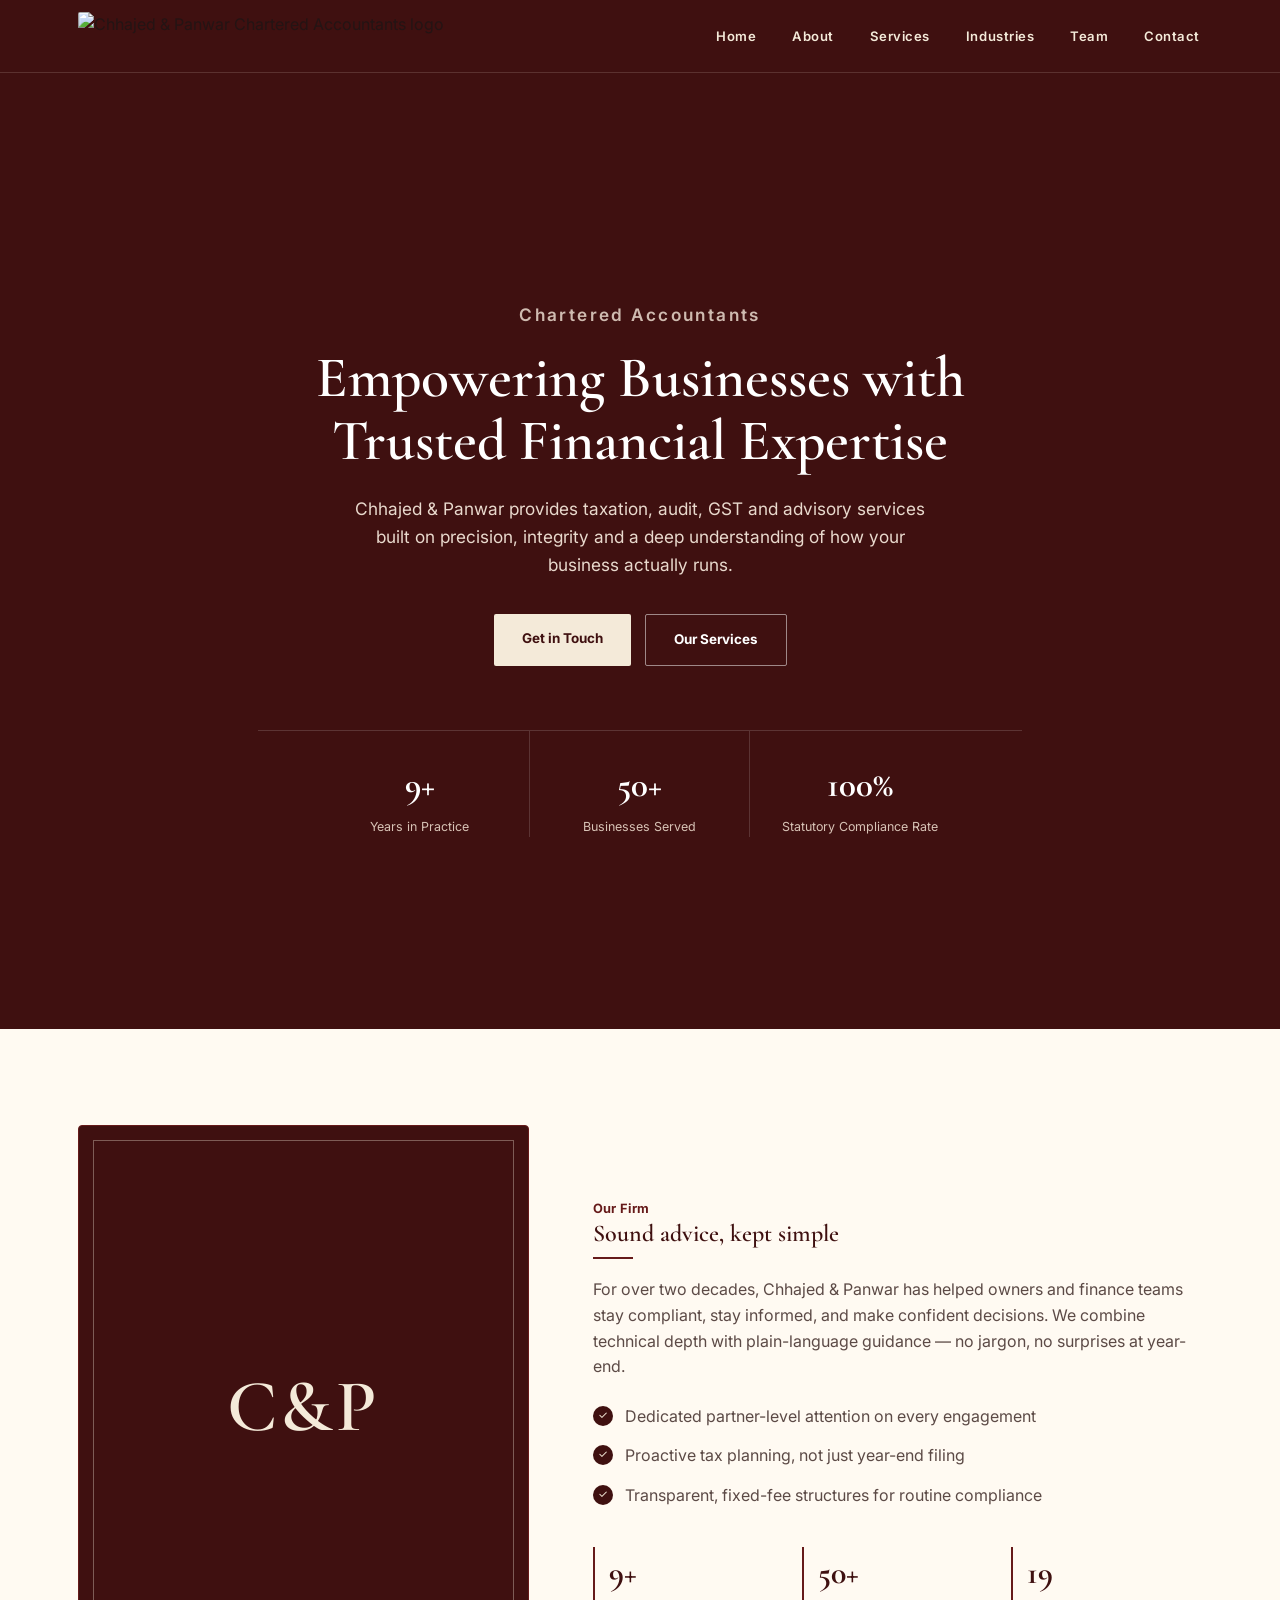
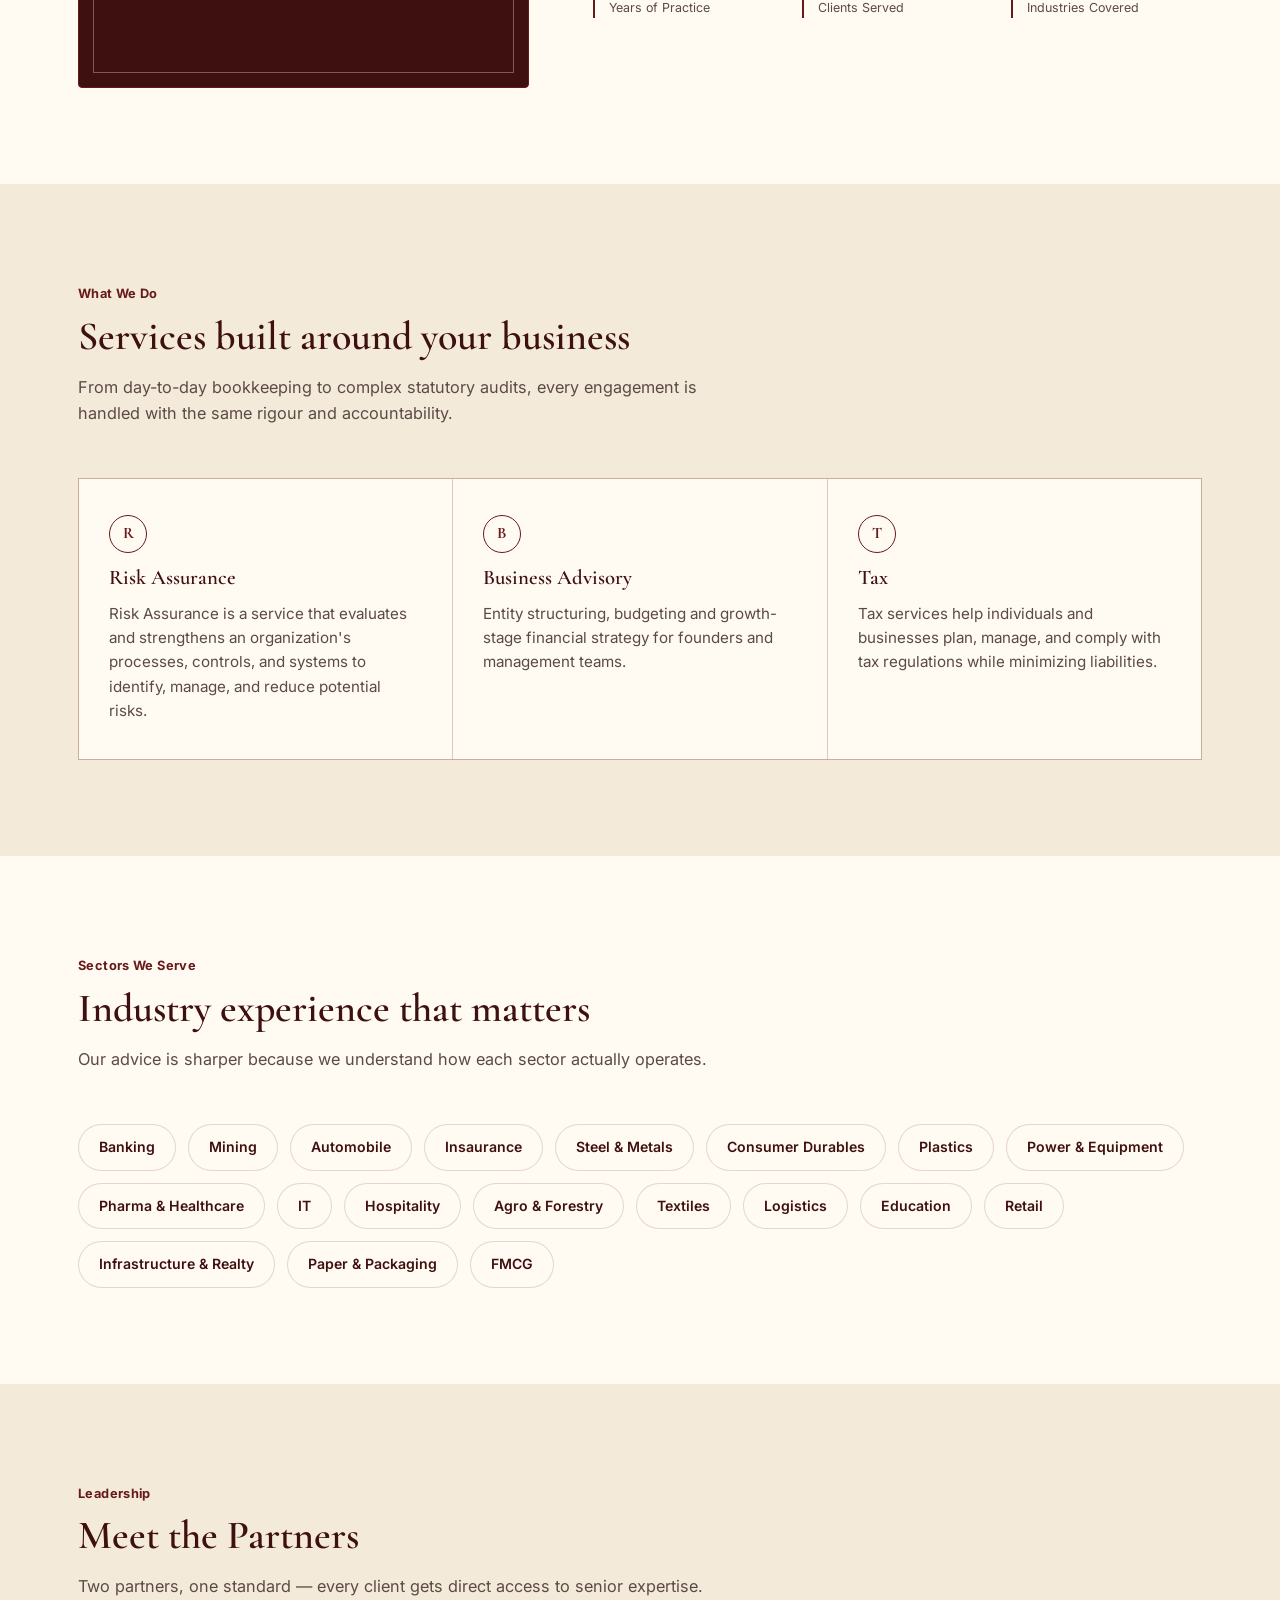
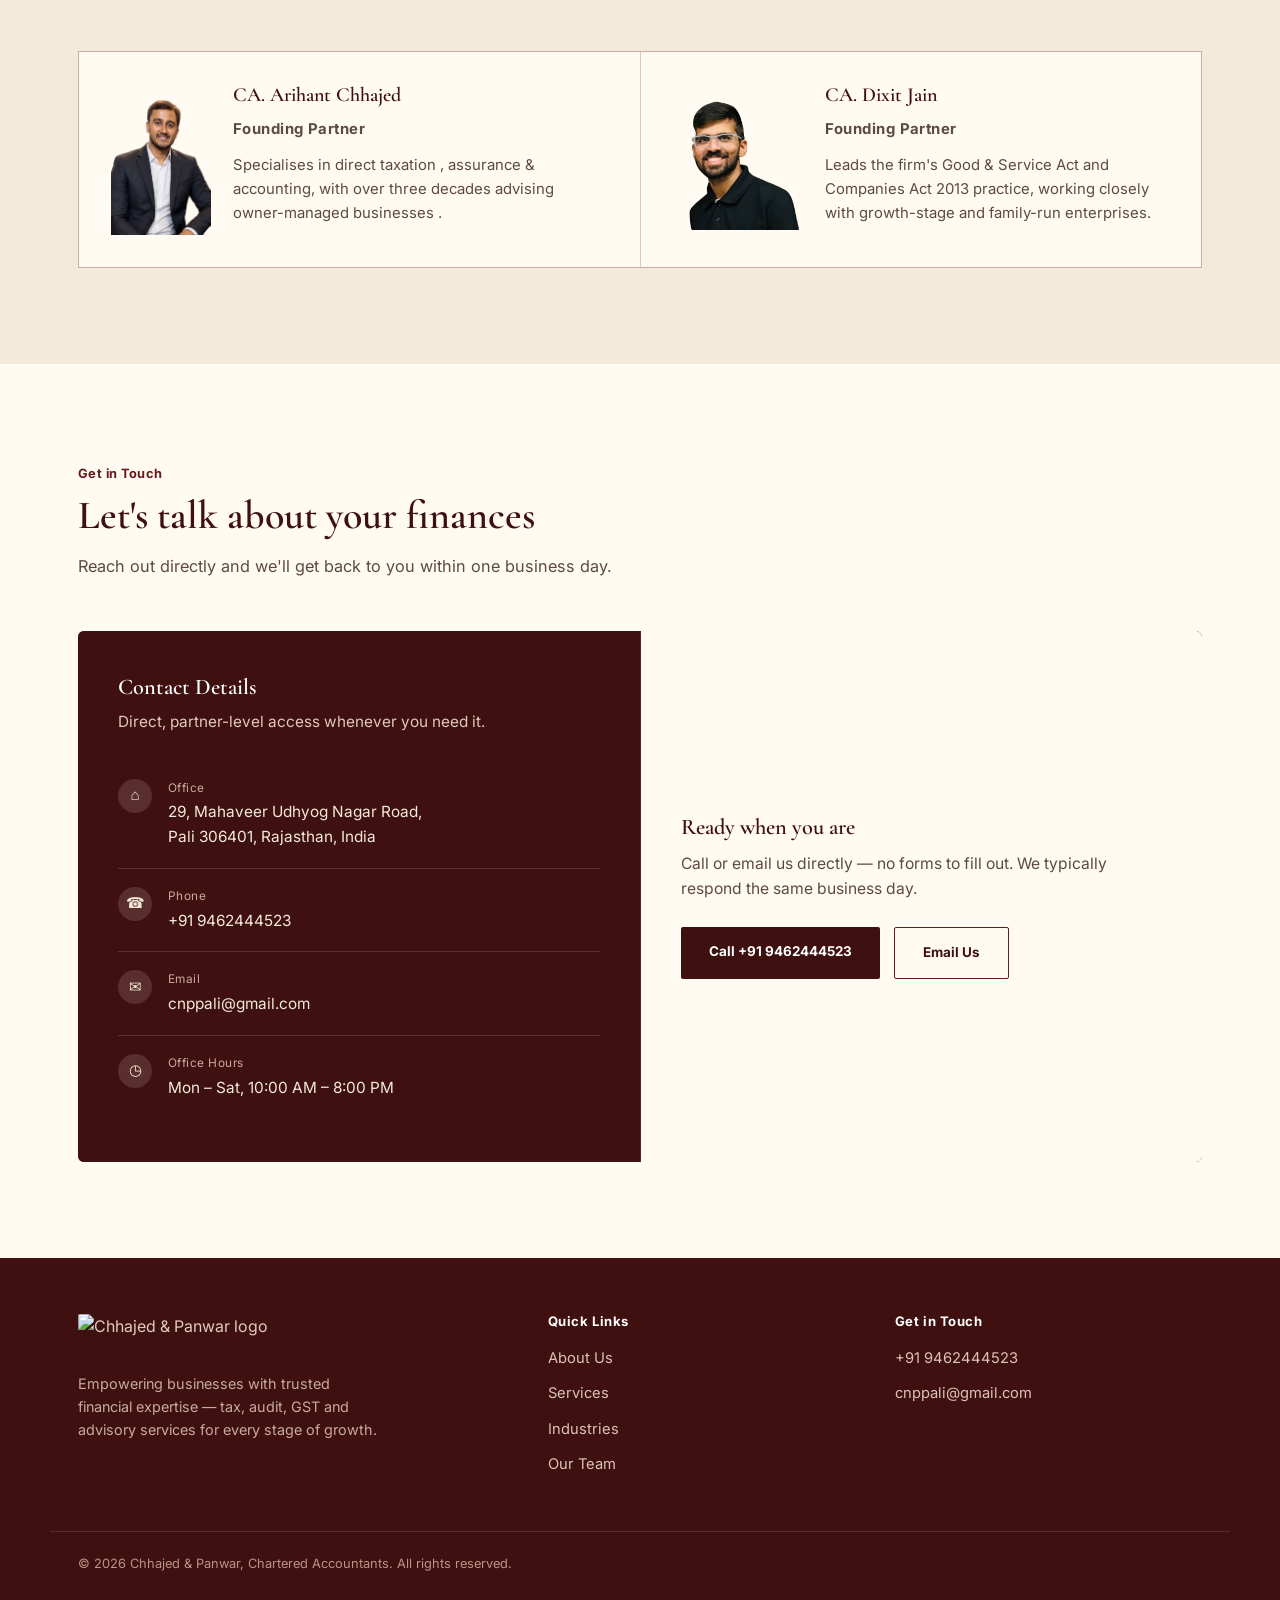
==== commit 79f677ee: "updated" ====
--- a/index.html
+++ b/index.html
@@ -14,22 +14,40 @@
 <meta charset="UTF-8">
 <meta name="viewport" content="width=device-width, initial-scale=1.0">
 <title>Chhajed & Panwar | Chartered Accountants</title>
+<link rel="icon" type="image/x-icon" href="IMG-20210223-WA0020.jpg">
 <meta name="description" content="Chhajed & Panwar Chartered Accountants — Empowering Businesses with Trusted Financial Expertise. Tax, Audit, GST, Accounting & Advisory services.">
 <link rel="preconnect" href="https://fonts.googleapis.com">
 <link rel="preconnect" href="https://fonts.gstatic.com" crossorigin>
-<link href="https://fonts.googleapis.com/css2?family=Source+Serif+4:opsz,wght@8..60,400;8..60,500;8..60,600;8..60,700&family=Inter:wght@400;500;600;700&display=swap" rel="stylesheet">
+<link href="https://fonts.googleapis.com/css2?family=Cormorant+Garamond:wght@500;600;700&family=Inter:wght@400;500;600;700&display=swap" rel="stylesheet">
+<!-- Open Graph / social sharing metadata: place inside the <head> element of index.html -->
+<title>Chhajed &amp; Panwar | Chartered Accountants</title>
+<meta name="description" content="Chhajed &amp; Panwar provides taxation, audit, GST, risk assurance and business advisory services in Pali, Rajasthan.">
+
+<meta property="og:type" content="website">
+<meta property="og:url" content="https://cscnp.netlify.app/">
+<meta property="og:site_name" content="Chhajed &amp; Panwar">
+<meta property="og:title" content="Chhajed &amp; Panwar | Chartered Accountants">
+<meta property="og:description" content="Empowering businesses with trusted financial expertise — taxation, audit, GST, risk assurance and business advisory.">
+<meta property="og:image" content="https://cscnp.netlify.app/IMG-20210223-WA0020.jpg">
+<meta property="og:image:alt" content="Chhajed &amp; Panwar Chartered Accountants logo">
+<meta property="og:locale" content="en_IN">
+
+<meta name="twitter:card" content="summary_large_image">
+<meta name="twitter:title" content="Chhajed &amp; Panwar | Chartered Accountants">
+<meta name="twitter:description" content="Taxation, audit, GST, risk assurance and business advisory services in Pali, Rajasthan.">
+<meta name="twitter:image" content="https://cscnp.netlify.app/IMG-20210223-WA0020.jpg">
+
 <style>
   :root{
-    --navy-deep:#0a2342;
-    --navy:#0f2e54;
-    --navy-light:#1c4170;
-    --gold:#c9a227;
-    --gold-soft:#e3c869;
-    --cream:#f7f3ea;
-    --paper:#fffdf8;
-    --ink:#1c1f26;
-    --ink-soft:#4a5160;
-    --line:rgba(10,35,66,0.12);
+    --maroon-deep:#3f1010;
+    --maroon:#661a1a;
+    --maroon-mid:#8a2a26;
+    --maroon-soft:#c98f7a;
+    --cream:#f4ead9;
+    --paper:#fffaf2;
+    --ink:#241414;
+    --ink-soft:#5c4a46;
+    --line:rgba(102,26,26,0.16);
     --max:1180px;
   }
   *{box-sizing:border-box; margin:0; padding:0;}
@@ -46,312 +64,268 @@
   ul{list-style:none;}
 
   h1,h2,h3,h4{
-    font-family:'Source Serif 4', serif;
+    font-family:'Cormorant Garamond', serif;
     font-weight:600;
-    color:var(--navy-deep);
-    line-height:1.15;
-  }
-
-  .eyebrow{
-    font-family:'Inter', sans-serif;
-    font-size:0.74rem;
-    font-weight:700;
-    letter-spacing:0.22em;
-    text-transform:uppercase;
-    color:var(--gold);
+    color:var(--maroon-deep);
+    line-height:1.1;
   }
 
   .wrap{max-width:var(--max); margin:0 auto; padding:0 28px;}
 
-  /* ledger double-rule signature */
-  .ledger-rule{
-    width:64px;
-    height:0;
-    border-top:2px solid var(--gold);
-    border-bottom:1px solid var(--gold);
-    margin-top:8px;
-  }
-  .ledger-rule.center{margin-left:auto; margin-right:auto;}
-  .ledger-rule.light{border-top-color:rgba(255,255,255,0.85); border-bottom-color:rgba(255,255,255,0.5);}
+  /* signature divider echoing the letterspaced logo mark */
+  .signature-rule{
+    display:flex; align-items:center; gap:10px;
+    margin-top:10px;
+  }
+  .signature-rule span{
+    display:block; width:40px; height:2px; background:var(--maroon);
+  }
+  .signature-rule.light span{background:rgba(244,234,217,0.7);}
+  .signature-rule.center{justify-content:center;}
 
   /* ---------- Header ---------- */
   header{
     position:sticky; top:0; z-index:100;
-    background:rgba(10,35,66,0.97);
-    backdrop-filter:blur(6px);
-    border-bottom:1px solid rgba(201,162,39,0.25);
+    background:var(--maroon-deep);
+    border-bottom:1px solid rgba(244,234,217,0.15);
   }
   .nav{
     display:flex; align-items:center; justify-content:space-between;
-    padding:14px 28px;
+    padding:12px 28px;
     max-width:var(--max); margin:0 auto;
   }
   .brand{display:flex; align-items:center; gap:12px;}
-  .brand img{height:46px; width:auto; border-radius:2px;}
-  .nav-links{display:flex; align-items:center; gap:30px;}
+  .brand img{height:48px; width:auto; border-radius:2px;}
+  .nav-links{display:flex; align-items:center; gap:32px;}
   .nav-links a{
-    font-size:0.78rem;
+    font-size:0.82rem;
     font-weight:600;
-    letter-spacing:0.12em;
-    text-transform:uppercase;
-    color:#e8edf5;
+    letter-spacing:0.04em;
+    color:var(--cream);
     padding:6px 2px;
     border-bottom:2px solid transparent;
     transition:border-color .2s, color .2s;
   }
-  .nav-links a:hover{color:var(--gold-soft); border-color:var(--gold);}
+  .nav-links a:hover{color:#fff; border-color:var(--maroon-soft);}
   .nav-cta{
-    background:var(--gold);
-    color:var(--navy-deep) !important;
-    padding:10px 20px;
-    font-size:0.76rem;
+    background:var(--cream);
+    color:var(--maroon-deep) !important;
+    padding:10px 22px;
+    font-size:0.8rem;
     font-weight:700;
-    letter-spacing:0.1em;
     border-radius:2px;
     border-bottom:none !important;
   }
-  .nav-cta:hover{background:var(--gold-soft);}
+  .nav-cta:hover{background:#fff;}
   .menu-toggle{
     display:none; flex-direction:column; gap:5px; background:none; border:none; cursor:pointer; padding:6px;
   }
-  .menu-toggle span{width:24px; height:2px; background:#e8edf5;}
+  .menu-toggle span{width:24px; height:2px; background:var(--cream);}
 
   /* ---------- Hero ---------- */
   .hero{
-    background:
-      radial-gradient(ellipse at 80% -10%, rgba(201,162,39,0.18), transparent 55%),
-      linear-gradient(180deg, var(--navy-deep) 0%, var(--navy) 100%);
+    background:var(--maroon-deep);
     color:#fff;
     position:relative;
     overflow:hidden;
-    padding:96px 0 0;
-  }
-  .hero-ledger-bg{
-    position:absolute; inset:0; pointer-events:none; opacity:0.06;
-    background-image: repeating-linear-gradient(to bottom, #fff 0, #fff 1px, transparent 1px, transparent 64px);
   }
   .hero-inner{
-    display:grid; grid-template-columns:1.15fr 0.85fr; gap:48px; align-items:center;
-    max-width:var(--max); margin:0 auto; padding:64px 28px 80px;
+    max-width:820px; margin:0 auto; padding:110px 28px 96px;
     position:relative; z-index:1;
+    text-align:center;
+  }
+  .hero-kicker{
+    font-family:'Inter', sans-serif;
+    font-size:0.82rem;
+    font-weight:600;
+    letter-spacing:0.14em;
+    color:var(--cream);
+    opacity:0.85;
   }
   .hero h1{
     color:#fff;
-    font-size:clamp(2.1rem, 4vw, 3.2rem);
-    margin-top:14px;
-    max-width:14ch;
+    font-size:clamp(2.3rem, 5vw, 3.6rem);
+    margin-top:18px;
   }
   .hero p{
-    margin-top:20px; max-width:46ch;
-    color:#cdd7e6; font-size:1.05rem;
-  }
-  .hero-ctas{display:flex; gap:14px; margin-top:34px; flex-wrap:wrap;}
+    margin:22px auto 0; max-width:52ch;
+    color:#e9d9cd; font-size:1.08rem;
+  }
+  .hero-ctas{display:flex; gap:14px; margin-top:36px; flex-wrap:wrap; justify-content:center;}
   .btn{
     display:inline-block;
-    padding:13px 26px;
-    font-size:0.8rem;
+    padding:14px 28px;
+    font-size:0.84rem;
     font-weight:700;
-    letter-spacing:0.08em;
-    text-transform:uppercase;
     border-radius:2px;
-    transition:transform .15s, background .2s, color .2s;
+    transition:transform .15s, background .2s, color .2s, border-color .2s;
   }
   .btn:hover{transform:translateY(-2px);}
-  .btn-gold{background:var(--gold); color:var(--navy-deep);}
-  .btn-gold:hover{background:var(--gold-soft);}
+  .btn-solid{background:var(--cream); color:var(--maroon-deep);}
+  .btn-solid:hover{background:#fff;}
   .btn-outline{border:1px solid rgba(255,255,255,0.5); color:#fff;}
-  .btn-outline:hover{border-color:var(--gold); color:var(--gold-soft);}
-
-  .ledger-card{
-    background:var(--paper);
-    color:var(--ink);
-    border-radius:4px;
-    padding:30px 28px;
-    box-shadow:0 24px 60px -20px rgba(0,0,0,0.45);
-    border-top:4px solid var(--gold);
-  }
-  .ledger-card .row{
-    display:flex; justify-content:space-between; align-items:baseline;
-    padding:13px 0; border-bottom:1px dashed var(--line);
-  }
-  .ledger-card .row:last-child{border-bottom:none;}
-  .ledger-card .label{font-size:0.82rem; color:var(--ink-soft);}
-  .ledger-card .value{font-family:'Source Serif 4', serif; font-size:1.5rem; font-weight:700; color:var(--navy-deep);}
-  .ledger-card .total{
-    margin-top:10px; padding-top:14px;
-    border-top:2px solid var(--navy-deep);
-    display:flex; justify-content:space-between; align-items:baseline;
-  }
-  .ledger-card .total .label{font-weight:700; color:var(--navy-deep); letter-spacing:0.06em; text-transform:uppercase; font-size:0.74rem;}
-  .ledger-card .total .value{color:var(--gold); font-size:1.1rem;}
+  .btn-outline:hover{border-color:var(--cream); color:var(--cream);}
+
+  .hero-figures{
+    display:flex; justify-content:center; gap:0;
+    margin-top:64px; border-top:1px solid rgba(255,255,255,0.15);
+  }
+  .hero-figures .fig{
+    flex:1; max-width:220px; padding:26px 12px 0; text-align:center;
+    border-right:1px solid rgba(255,255,255,0.15);
+  }
+  .hero-figures .fig:last-child{border-right:none;}
+  .hero-figures .num{font-family:'Cormorant Garamond', serif; font-size:2.2rem; font-weight:700; color:#fff;}
+  .hero-figures .lbl{margin-top:4px; font-size:0.78rem; color:#d8c3b6;}
 
   /* ---------- Sections ---------- */
-  section{padding:90px 0;}
-  .section-head{max-width:640px; margin-bottom:48px;}
-  .section-head h2{font-size:clamp(1.7rem, 3vw, 2.3rem); margin-top:10px;}
-  .section-head p{margin-top:14px; color:var(--ink-soft); font-size:1.02rem;}
+  section{padding:96px 0;}
+  .section-head{max-width:640px; margin-bottom:52px;}
+  .section-head .tag{font-size:0.8rem; font-weight:700; color:var(--maroon); letter-spacing:0.03em;}
+  .section-head h2{font-size:clamp(1.8rem, 3.2vw, 2.5rem); margin-top:8px;}
+  .section-head p{margin-top:16px; color:var(--ink-soft); font-size:1.02rem;}
   .alt{background:var(--cream);}
 
   /* About */
-  .about-grid{display:grid; grid-template-columns:0.9fr 1.1fr; gap:60px; align-items:center;}
+  .about-grid{display:grid; grid-template-columns:0.85fr 1.15fr; gap:64px; align-items:center;}
   .about-figure{
-    background:var(--navy-deep);
+    background:var(--maroon-deep);
     aspect-ratio:4/5;
     border-radius:4px;
     position:relative;
     overflow:hidden;
     display:flex; align-items:center; justify-content:center;
+    border:1px solid var(--maroon);
   }
   .about-figure::before{
     content:"";
-    position:absolute; inset:0;
-    background:
-      radial-gradient(circle at 30% 20%, rgba(201,162,39,0.35), transparent 45%),
-      repeating-linear-gradient(135deg, rgba(255,255,255,0.04) 0 2px, transparent 2px 18px);
+    position:absolute; inset:14px;
+    border:1px solid rgba(244,234,217,0.35);
   }
   .about-figure .mark{
     position:relative; z-index:1;
-    font-family:'Source Serif 4', serif;
-    color:var(--gold-soft);
-    font-size:5rem;
-    letter-spacing:0.03em;
+    font-family:'Cormorant Garamond', serif;
+    color:var(--cream);
+    font-size:4.6rem;
+    font-weight:600;
+    letter-spacing:0.05em;
   }
   .about-stats{display:grid; grid-template-columns:repeat(3,1fr); gap:18px; margin-top:38px;}
-  .stat{border-left:2px solid var(--gold); padding-left:14px;}
-  .stat .num{font-family:'Source Serif 4', serif; font-size:1.9rem; color:var(--navy-deep); font-weight:700;}
-  .stat .lbl{font-size:0.78rem; color:var(--ink-soft); letter-spacing:0.03em;}
-
-  .about-list{margin-top:24px; display:grid; gap:12px;}
+  .stat{border-left:2px solid var(--maroon); padding-left:14px;}
+  .stat .num{font-family:'Cormorant Garamond', serif; font-size:2rem; color:var(--maroon-deep); font-weight:700;}
+  .stat .lbl{font-size:0.78rem; color:var(--ink-soft);}
+
+  .about-list{margin-top:24px; display:grid; gap:14px;}
   .about-list li{display:flex; gap:12px; align-items:flex-start; color:var(--ink-soft);}
   .about-list .tick{
     flex:none; width:20px; height:20px; border-radius:50%;
-    background:var(--navy-deep); color:var(--gold);
+    background:var(--maroon-deep); color:var(--cream);
     display:flex; align-items:center; justify-content:center;
     font-size:0.7rem; margin-top:2px;
   }
 
   /* Services */
-  .services-grid{display:grid; grid-template-columns:repeat(3,1fr); gap:24px;}
+  .services-grid{display:grid; grid-template-columns:repeat(3,1fr); gap:1px; background:var(--line); border:1px solid var(--line);}
   .service-card{
     background:var(--paper);
+    padding:36px 30px;
+  }
+  .service-card h3{font-size:1.3rem; margin-top:14px;}
+  .service-card p{margin-top:12px; color:var(--ink-soft); font-size:0.95rem;}
+  .service-mark{
+    width:38px; height:38px; border:1px solid var(--maroon); border-radius:50%;
+    display:flex; align-items:center; justify-content:center;
+    font-family:'Cormorant Garamond', serif; color:var(--maroon); font-weight:700;
+  }
+
+  /* Industries */
+  .industries-list{
+    display:flex; flex-wrap:wrap; gap:12px;
+  }
+  .industry-chip{
+    background:var(--paper);
+    color:var(--maroon-deep);
     border:1px solid var(--line);
-    border-radius:4px;
-    padding:30px 26px;
-    transition:transform .2s, box-shadow .2s, border-color .2s;
-  }
-  .service-card:hover{transform:translateY(-4px); box-shadow:0 20px 40px -24px rgba(10,35,66,0.35); border-color:var(--gold);}
-  .service-num{font-family:'Source Serif 4', serif; color:var(--gold); font-size:0.95rem; font-weight:700;}
-  .service-card h3{font-size:1.18rem; margin-top:10px;}
-  .service-card p{margin-top:10px; color:var(--ink-soft); font-size:0.94rem;}
-
-  /* Industries */
-  .industries-grid{display:grid; grid-template-columns:repeat(6,1fr); gap:14px;}
-  .industry-chip{
-    background:var(--navy-deep);
-    color:#e8edf5;
-    border-radius:4px;
-    padding:24px 14px;
-    text-align:center;
-    font-size:0.85rem;
+    border-radius:999px;
+    padding:11px 20px;
+    font-size:0.88rem;
     font-weight:600;
-    letter-spacing:0.02em;
-    border-bottom:3px solid var(--gold);
-    transition:background .2s;
-  }
-  .industry-chip:hover{background:var(--navy-light);}
+    transition:background .2s, color .2s, border-color .2s;
+  }
+  .industry-chip:hover{background:var(--maroon-deep); color:var(--cream); border-color:var(--maroon-deep);}
 
   /* Team */
-  .team-grid{display:grid; grid-template-columns:repeat(2,1fr); gap:30px;}
+  .team-grid{display:grid; grid-template-columns:repeat(2,1fr); gap:1px; background:var(--line); border:1px solid var(--line);}
   .team-card{
     background:var(--paper);
-    border:1px solid var(--line);
-    border-radius:4px;
-    overflow:hidden;
+    display:grid; grid-template-columns:auto 1fr; gap:22px;
+    padding:32px;
+    align-items:start;
   }
   .team-photo{
-    background:var(--navy-deep);
-    aspect-ratio:16/10;
+    width:84px; height:84px; border-radius:50%;
+    background:var(--maroon-deep);
     display:flex; align-items:center; justify-content:center;
-    position:relative;
-  }
-  .team-photo::before{
-    content:"";
-    position:absolute; inset:0;
-    background:radial-gradient(circle at 70% 30%, rgba(201,162,39,0.3), transparent 50%);
+    flex:none;
   }
   .team-photo .initials{
-    position:relative; z-index:1;
-    font-family:'Source Serif 4', serif;
-    font-size:2.6rem; font-weight:700; color:var(--gold-soft);
-    border:2px solid var(--gold-soft);
-    width:88px; height:88px;
-    border-radius:50%;
-    display:flex; align-items:center; justify-content:center;
-  }
-  .team-body{padding:24px 26px;}
-  .team-body h3{font-size:1.2rem;}
-  .team-role{color:var(--gold); font-size:0.78rem; font-weight:700; letter-spacing:0.08em; text-transform:uppercase; margin-top:4px;}
-  .team-body p{margin-top:12px; color:var(--ink-soft); font-size:0.92rem;}
+    font-family:'Cormorant Garamond', serif;
+    font-size:1.7rem; font-weight:700; color:var(--cream);
+  }
+  .team-body h3{font-size:1.25rem;}
+  .team-role{color:var(--maroon); font-size:0.8rem; font-weight:700; letter-spacing:0.03em; margin-top:4px;}
+  .team-body p{margin-top:12px; color:var(--ink-soft); font-size:0.93rem;}
 
   /* Contact */
-  .contact-grid{display:grid; grid-template-columns:1fr 1.1fr; gap:50px;}
-  .contact-info-card{
-    background:var(--navy-deep); color:#fff;
-    border-radius:4px; padding:38px 32px;
-  }
-  .contact-info-card h3{color:#fff; font-size:1.25rem; margin-bottom:22px;}
-  .contact-item{display:flex; gap:14px; padding:16px 0; border-bottom:1px solid rgba(255,255,255,0.12); align-items:flex-start;}
+  .contact-wrap{
+    display:grid; grid-template-columns:1fr 1fr; gap:1px;
+    background:var(--maroon); border-radius:6px; overflow:hidden;
+  }
+  .contact-panel{
+    background:var(--maroon-deep); color:#fff;
+    padding:44px 40px;
+  }
+  .contact-panel h3{color:#fff; font-size:1.4rem;}
+  .contact-panel > p{margin-top:10px; color:#e0cabc; font-size:0.96rem; max-width:38ch;}
+  .contact-item{display:flex; gap:16px; padding:18px 0; border-bottom:1px solid rgba(255,255,255,0.14);}
+  .contact-item:first-of-type{margin-top:26px;}
   .contact-item:last-child{border-bottom:none;}
   .contact-item .ico{
     width:34px; height:34px; flex:none; border-radius:50%;
-    background:rgba(201,162,39,0.18); color:var(--gold-soft);
+    background:rgba(244,234,217,0.14); color:var(--cream);
     display:flex; align-items:center; justify-content:center; font-size:0.95rem;
   }
-  .contact-item .t{font-size:0.74rem; letter-spacing:0.08em; text-transform:uppercase; color:#9fb0c8;}
-  .contact-item .d{margin-top:3px; color:#e8edf5; font-size:0.95rem;}
-
-  form{display:grid; gap:16px;}
-  .form-row{display:grid; grid-template-columns:1fr 1fr; gap:16px;}
-  label{font-size:0.76rem; font-weight:700; letter-spacing:0.06em; text-transform:uppercase; color:var(--ink-soft); margin-bottom:6px; display:block;}
-  input, textarea, select{
-    width:100%;
-    padding:13px 14px;
-    border:1px solid var(--line);
-    border-radius:3px;
-    font-family:'Inter', sans-serif;
-    font-size:0.95rem;
+  .contact-item .t{font-size:0.74rem; letter-spacing:0.04em; color:#c7ab9c;}
+  .contact-item .d{margin-top:3px; color:#f4ead9; font-size:0.96rem;}
+  .contact-cta{
     background:var(--paper);
-    color:var(--ink);
-  }
-  input:focus, textarea:focus, select:focus{
-    outline:none; border-color:var(--gold);
-    box-shadow:0 0 0 3px rgba(201,162,39,0.18);
-  }
-  textarea{resize:vertical; min-height:120px;}
-  .form-submit{
-    background:var(--navy-deep); color:#fff; border:none; cursor:pointer;
-    padding:15px 28px; font-size:0.82rem; font-weight:700; letter-spacing:0.08em; text-transform:uppercase;
-    border-radius:3px; transition:background .2s; justify-self:start;
-  }
-  .form-submit:hover{background:var(--navy-light);}
-  .form-note{font-size:0.82rem; color:var(--ink-soft); margin-top:-4px;}
+    padding:44px 40px;
+    display:flex; flex-direction:column; justify-content:center;
+  }
+  .contact-cta h3{font-size:1.4rem;}
+  .contact-cta p{margin-top:12px; color:var(--ink-soft); font-size:0.98rem;}
+  .contact-cta .btn-row{margin-top:26px; display:flex; gap:14px; flex-wrap:wrap;}
+  .btn-maroon{background:var(--maroon-deep); color:#fff;}
+  .btn-maroon:hover{background:var(--maroon);}
+  .btn-line{border:1px solid var(--maroon); color:var(--maroon-deep);}
+  .btn-line:hover{background:var(--maroon-deep); color:#fff; border-color:var(--maroon-deep);}
 
   /* Footer */
   footer{
-    background:var(--navy-deep); color:#cdd7e6;
-    padding:54px 0 26px;
+    background:var(--maroon-deep); color:#e0cabc;
+    padding:56px 0 26px;
   }
   .footer-grid{display:grid; grid-template-columns:1.4fr 1fr 1fr; gap:40px;}
-  .footer-brand img{height:42px; margin-bottom:14px; border-radius:2px;}
-  .footer-brand p{color:#9fb0c8; font-size:0.9rem; max-width:34ch;}
-  footer h4{color:#fff; font-size:0.8rem; letter-spacing:0.1em; text-transform:uppercase; margin-bottom:16px;}
+  .footer-brand img{height:44px; margin-bottom:14px; border-radius:2px;}
+  .footer-brand p{color:#c7ab9c; font-size:0.9rem; max-width:34ch;}
+  footer h4{color:#fff; font-size:0.82rem; letter-spacing:0.04em; margin-bottom:16px; font-family:'Inter',sans-serif; font-weight:700;}
   footer ul li{margin-bottom:10px;}
-  footer ul a{color:#b9c5d8; font-size:0.92rem; transition:color .2s;}
-  footer ul a:hover{color:var(--gold-soft);}
+  footer ul a{color:#dcc3b5; font-size:0.92rem; transition:color .2s;}
+  footer ul a:hover{color:#fff;}
   .footer-bottom{
-    margin-top:44px; padding-top:22px; border-top:1px solid rgba(255,255,255,0.1);
+    margin-top:44px; padding-top:22px; border-top:1px solid rgba(255,255,255,0.12);
     display:flex; justify-content:space-between; flex-wrap:wrap; gap:10px;
-    font-size:0.8rem; color:#8294ad;
+    font-size:0.8rem; color:#b89584;
   }
 
   /* Reduced motion */
@@ -361,38 +335,38 @@
   }
 
   /* Focus visibility */
-  a:focus-visible, button:focus-visible, input:focus-visible, textarea:focus-visible{
-    outline:2px solid var(--gold); outline-offset:2px;
+  a:focus-visible, button:focus-visible{
+    outline:2px solid var(--maroon-soft); outline-offset:2px;
   }
 
   /* ---------- Responsive ---------- */
   @media (max-width: 980px){
-    .hero-inner{grid-template-columns:1fr;}
     .about-grid{grid-template-columns:1fr;}
-    .about-figure{max-width:380px; margin:0 auto;}
-    .services-grid{grid-template-columns:repeat(2,1fr);}
-    .industries-grid{grid-template-columns:repeat(3,1fr);}
-    .team-grid{grid-template-columns:1fr; max-width:480px; margin:0 auto;}
-    .contact-grid{grid-template-columns:1fr;}
+    .about-figure{width:200px; margin:auto auto;}
+    .services-grid{grid-template-columns:1fr 1fr;}
+    .team-grid{grid-template-columns:1fr;}
+    .contact-wrap{grid-template-columns:1fr;}
+    .hero-figures{flex-wrap:wrap;}
+    .hero-figures .fig{min-width:33%; border-bottom:1px solid rgba(255,255,255,0.15); padding-bottom:18px;}
   }
   @media (max-width: 720px){
     .nav-links{
-      position:fixed; top:74px; left:0; right:0;
-      background:var(--navy-deep);
+      position:fixed; top:72px; left:0; right:0;
+      background:var(--maroon-deep);
       flex-direction:column; align-items:flex-start;
       padding:20px 28px 28px; gap:18px;
-      border-bottom:1px solid rgba(201,162,39,0.25);
+      border-bottom:1px solid rgba(244,234,217,0.15);
       transform:translateY(-12px); opacity:0; pointer-events:none;
       transition:transform .2s, opacity .2s;
     }
     .nav-links.open{transform:translateY(0); opacity:1; pointer-events:auto;}
     .menu-toggle{display:flex;}
-    .nav-cta{margin-top:4px;}
     .services-grid{grid-template-columns:1fr;}
-    .industries-grid{grid-template-columns:repeat(2,1fr);}
-    .form-row{grid-template-columns:1fr;}
+    .team-card{grid-template-columns:1fr; text-align:left;}
     .footer-grid{grid-template-columns:1fr; gap:30px;}
+    .hero-inner{padding:80px 24px 64px;}
     section{padding:64px 0;}
+    .contact-panel, .contact-cta{padding:34px 26px;}
   }
 </style>
 </head>
@@ -418,8 +392,7 @@
       <li><a href="#services">Services</a></li>
       <li><a href="#industries">Industries</a></li>
       <li><a href="#team">Team</a></li>
-      <li><a href="#contact">Contact</a></li>
-      
+      <li><a href="#contact" >Contact</a></li>
     </ul>
     <button class="menu-toggle" id="menuToggle" aria-label="Toggle menu" aria-expanded="false">
       <span></span><span></span><span></span>
@@ -428,23 +401,18 @@
 </header>
 
 <section class="hero" id="home">
-  <div class="hero-ledger-bg"></div>
   <div class="hero-inner">
-    <div>
-      <p class="eyebrow">Chartered Accountants · Est. Trust</p>
-      <h1>Empowering Businesses with Trusted Financial Expertise</h1>
-      <p>Chhajed &amp; Panwar provides taxation, audit, GST and advisory services built on precision, integrity and a deep understanding of how your business actually runs.</p>
-      <div class="hero-ctas">
-        
-        <a href="#services" class="btn btn-outline">Our Services</a>
-      </div>
-    </div>
-    <div class="ledger-card">
-      <p class="eyebrow" style="color:var(--navy-deep); opacity:0.6;">Why Clients Choose Us</p>
-      <div class="row"><span class="label">Years in Practice</span><span class="value">9+</span></div>
-      <div class="row"><span class="label">Businesses Served</span><span class="value">50+</span></div>
-      <div class="row"><span class="label">Statutory Compliance Rate</span><span class="value">100%</span></div>
-      <div class="total"><span class="label">Client Trust</span><span class="value">Audited &amp; Verified</span></div>
+    <p class="hero-kicker">Chartered Accountants</p>
+    <h1>Empowering Businesses with Trusted Financial Expertise</h1>
+    <p>Chhajed &amp; Panwar provides taxation, audit, GST and advisory services built on precision, integrity and a deep understanding of how your business actually runs.</p>
+    <div class="hero-ctas">
+      <a href="#contact" class="btn btn-solid">Get in Touch</a>
+      <a href="#services" class="btn btn-outline">Our Services</a>
+    </div>
+    <div class="hero-figures">
+      <div class="fig"><div class="num">9+</div><div class="lbl">Years in Practice</div></div>
+      <div class="fig"><div class="num">50+</div><div class="lbl">Businesses Served</div></div>
+      <div class="fig"><div class="num">100%</div><div class="lbl">Statutory Compliance Rate</div></div>
     </div>
   </div>
 </section>
@@ -453,9 +421,9 @@
   <div class="wrap about-grid">
     <div class="about-figure"><span class="mark">C&amp;P</span></div>
     <div>
-      <p class="eyebrow">Our Firm</p>
+      <p class="section-head" style="margin-bottom:0;"><span class="tag">Our Firm</span></p>
       <h2>Sound advice, kept simple</h2>
-      <div class="ledger-rule"></div>
+      <div class="signature-rule"><span></span></div>
       <p style="margin-top:18px; color:var(--ink-soft);">For over two decades, Chhajed &amp; Panwar has helped owners and finance teams stay compliant, stay informed, and make confident decisions. We combine technical depth with plain-language guidance — no jargon, no surprises at year-end.</p>
       <ul class="about-list">
         <li><span class="tick">✓</span><span>Dedicated partner-level attention on every engagement</span></li>
@@ -474,24 +442,24 @@
 <section id="services" class="alt">
   <div class="wrap">
     <div class="section-head">
-      <p class="eyebrow">What We Do</p>
+      <span class="tag">What We Do</span>
       <h2>Services built around your business</h2>
       <p>From day-to-day bookkeeping to complex statutory audits, every engagement is handled with the same rigour and accountability.</p>
     </div>
     <div class="services-grid">
       <div class="service-card">
-        <div class="service-num">01</div>
+        <div class="service-mark">R</div>
         <h3>Risk Assurance</h3>
-        <p>Risk Assurance is a service that evaluates and strengthens an organization’s processes,
+        <p>Risk Assurance is a service that evaluates and strengthens an organization's processes,
                 controls, and systems to identify, manage, and reduce potential risks.</p>
       </div>
       <div class="service-card">
-        <div class="service-num">02</div>
+        <div class="service-mark">B</div>
         <h3>Business Advisory</h3>
         <p>Entity structuring, budgeting and growth-stage financial strategy for founders and management teams.</p>
       </div>
       <div class="service-card">
-        <div class="service-num">03</div>
+        <div class="service-mark">T</div>
         <h3>Tax</h3>
         <p>Tax services help individuals and businesses plan, manage, and comply with tax regulations
                 while minimizing liabilities.</p>
@@ -503,11 +471,11 @@
 <section id="industries">
   <div class="wrap">
     <div class="section-head">
-      <p class="eyebrow">Sectors We Serve</p>
+      <span class="tag">Sectors We Serve</span>
       <h2>Industry experience that matters</h2>
       <p>Our advice is sharper because we understand how each sector actually operates.</p>
     </div>
-    <div class="industries-grid">
+    <div class="industries-list">
       <div class="industry-chip">Banking</div>
       <div class="industry-chip">Mining</div>
       <div class="industry-chip">Automobile</div>
@@ -534,13 +502,13 @@
 <section id="team" class="alt">
   <div class="wrap">
     <div class="section-head">
-      <p class="eyebrow">Leadership</p>
+      <span class="tag">Leadership</span>
       <h2>Meet the Partners</h2>
       <p>Two partners, one standard — every client gets direct access to senior expertise.</p>
     </div>
     <div class="team-grid">
       <div class="team-card">
-        <div class="team-photo"><img src="Arihant_-removebg-preview.png" height="312px"></div>
+        <img src="Arihant_-removebg-preview.png" width="100px">
         <div class="team-body">
           <h3>CA. Arihant Chhajed</h3>
           <p class="team-role">Founding Partner</p>
@@ -548,7 +516,7 @@
         </div>
       </div>
       <div class="team-card">
-        <div class="team-photo"><img src="shubham-removebg-preview.png" height="312px"></div>
+        <img src="shubham-removebg-preview.png" width="130px">
         <div class="team-body">
           <h3>CA. Dixit Jain</h3>
           <p class="team-role">Founding Partner</p>
@@ -562,17 +530,17 @@
 <section id="contact">
   <div class="wrap">
     <div class="section-head">
-      <p class="eyebrow">Get in Touch</p>
+      <span class="tag">Get in Touch</span>
       <h2>Let's talk about your finances</h2>
-      <p>Tell us a little about your business and we'll get back to you within one business day.</p>
-    </div>
-    <div class="contact-grid">
-      <div class="contact-info-card">
+      <p>Reach out directly and we'll get back to you within one business day.</p>
+    </div>
+    <div class="contact-wrap">
+      <div class="contact-panel">
         <h3>Contact Details</h3>
+        <p>Direct, partner-level access whenever you need it.</p>
         <div class="contact-item">
           <div class="ico">⌂</div>
-          <div><div class="t">Office</div><div class="d"> 29, Mahaveer Udhyog Nagar Road,
-Pali 306401, Rajasthan, India</div></div>
+          <div><div class="t">Office</div><div class="d">29, Mahaveer Udhyog Nagar Road,<br>Pali 306401, Rajasthan, India</div></div>
         </div>
         <div class="contact-item">
           <div class="ico">☎</div>
@@ -580,47 +548,21 @@
         </div>
         <div class="contact-item">
           <div class="ico">✉</div>
-          <div><div class="t">Email</div><div class="d">carihant@gmail.com</div></div>
+          <div><div class="t">Email</div><div class="d">cnppali@gmail.com</div></div>
         </div>
         <div class="contact-item">
           <div class="ico">◷</div>
-          <div><div class="t">Office Hours</div><div class="d">Mon – Sat, 10:00 AM – 7:00 PM</div></div>
+          <div><div class="t">Office Hours</div><div class="d">Mon – Sat, 10:00 AM – 8:00 PM</div></div>
         </div>
       </div>
-      <form id="contactForm">
-        <div class="form-row">
-          <div>
-            <label for="name">Full Name</label>
-            <input type="text" id="name" name="name" required>
-          </div>
-          <div>
-            <label for="phone">Phone Number</label>
-            <input type="tel" id="phone" name="phone" required>
-          </div>
+      <div class="contact-cta">
+        <h3>Ready when you are</h3>
+        <p>Call or email us directly — no forms to fill out. We typically respond the same business day.</p>
+        <div class="btn-row">
+          <a href="tel:+919462444523" class="btn btn-maroon">Call +91 9462444523</a>
+          <a href="mailto:cnppali@gmail.com" class="btn btn-line">Email Us</a>
         </div>
-        <div>
-          <label for="email">Email Address</label>
-          <input type="email" id="email" name="email" required>
-        </div>
-        <div>
-          <label for="service">Service Required</label>
-          <select id="service" name="service">
-            <option>Tax Planning &amp; Filing</option>
-            <option>GST Compliance</option>
-            <option>Statutory &amp; Internal Audit</option>
-            <option>Accounting &amp; Bookkeeping</option>
-            <option>Business Advisory</option>
-            <option>Company Law &amp; ROC</option>
-            <option>Other</option>
-          </select>
-        </div>
-        <div>
-          <label for="message">Message</label>
-          <textarea id="message" name="message" placeholder="Briefly describe what you need help with..."></textarea>
-        </div>
-        <!-- <p class="form-note">This is a demo form — connect it to your email or CRM to start receiving enquiries.</p> -->
-        <button type="submit" class="form-submit">Send Enquiry</button>
-      </form>
+      </div>
     </div>
   </div>
 </section>
@@ -644,13 +586,12 @@
       <h4>Get in Touch</h4>
       <ul>
         <li><a href="tel:+9462444523">+91 9462444523</a></li>
-        <li><a href="carihant@gmail.com">carihant@gmail.com</a></li>
+        <li><a href="mailto:carihant@gmail.com">cnppali@gmail.com</a></li>
       </ul>
     </div>
   </div>
   <div class="wrap footer-bottom">
     <span>© 2026 Chhajed &amp; Panwar, Chartered Accountants. All rights reserved.</span>
-    <span>Membership No. ICAI · FRN XXXXXXX</span>
   </div>
 </footer>
 
@@ -667,13 +608,7 @@
       menuToggle.setAttribute('aria-expanded', 'false');
     });
   });
-
-  document.getElementById('contactForm').addEventListener('submit', function(e){
-    e.preventDefault();
-    alert('Thank you — your enquiry has been noted. (Connect this form to an email service to go live.)');
-    this.reset();
-  });
 </script>
 
 </body>
-</html>
+</html>
